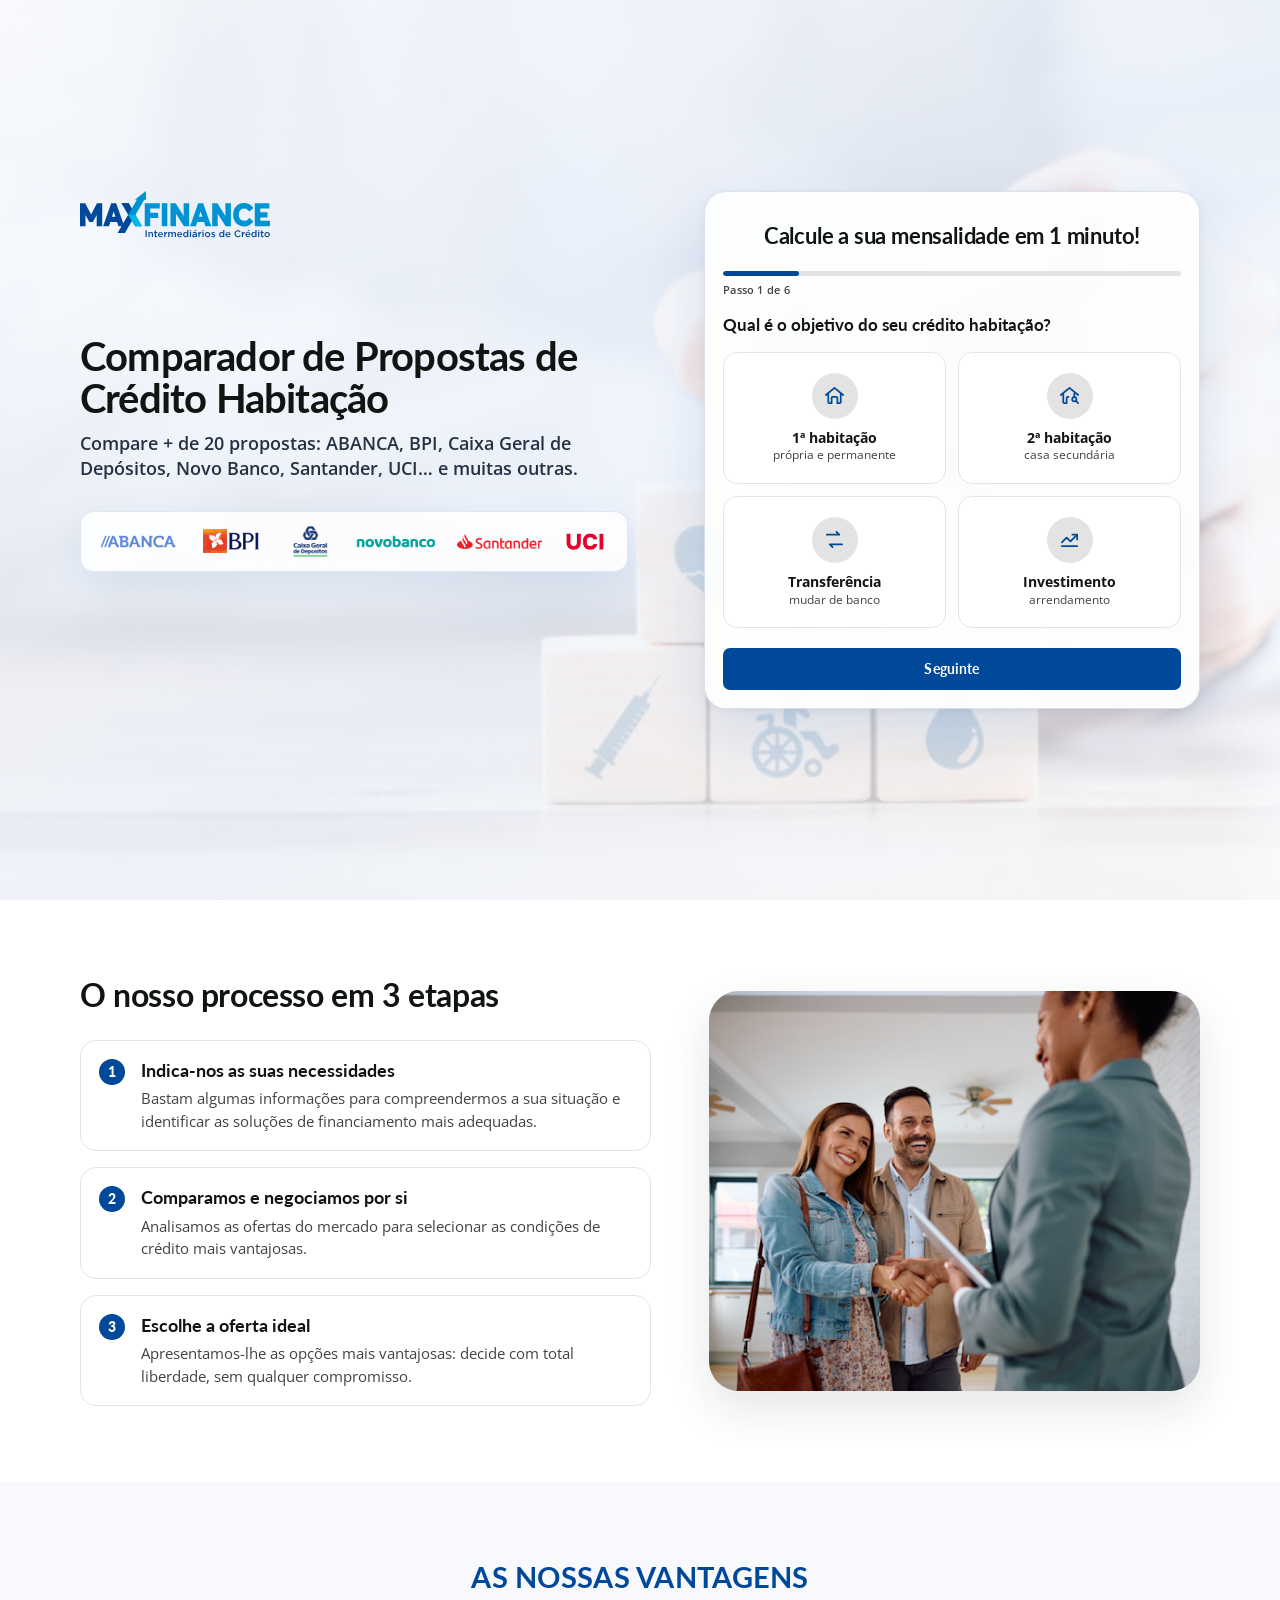
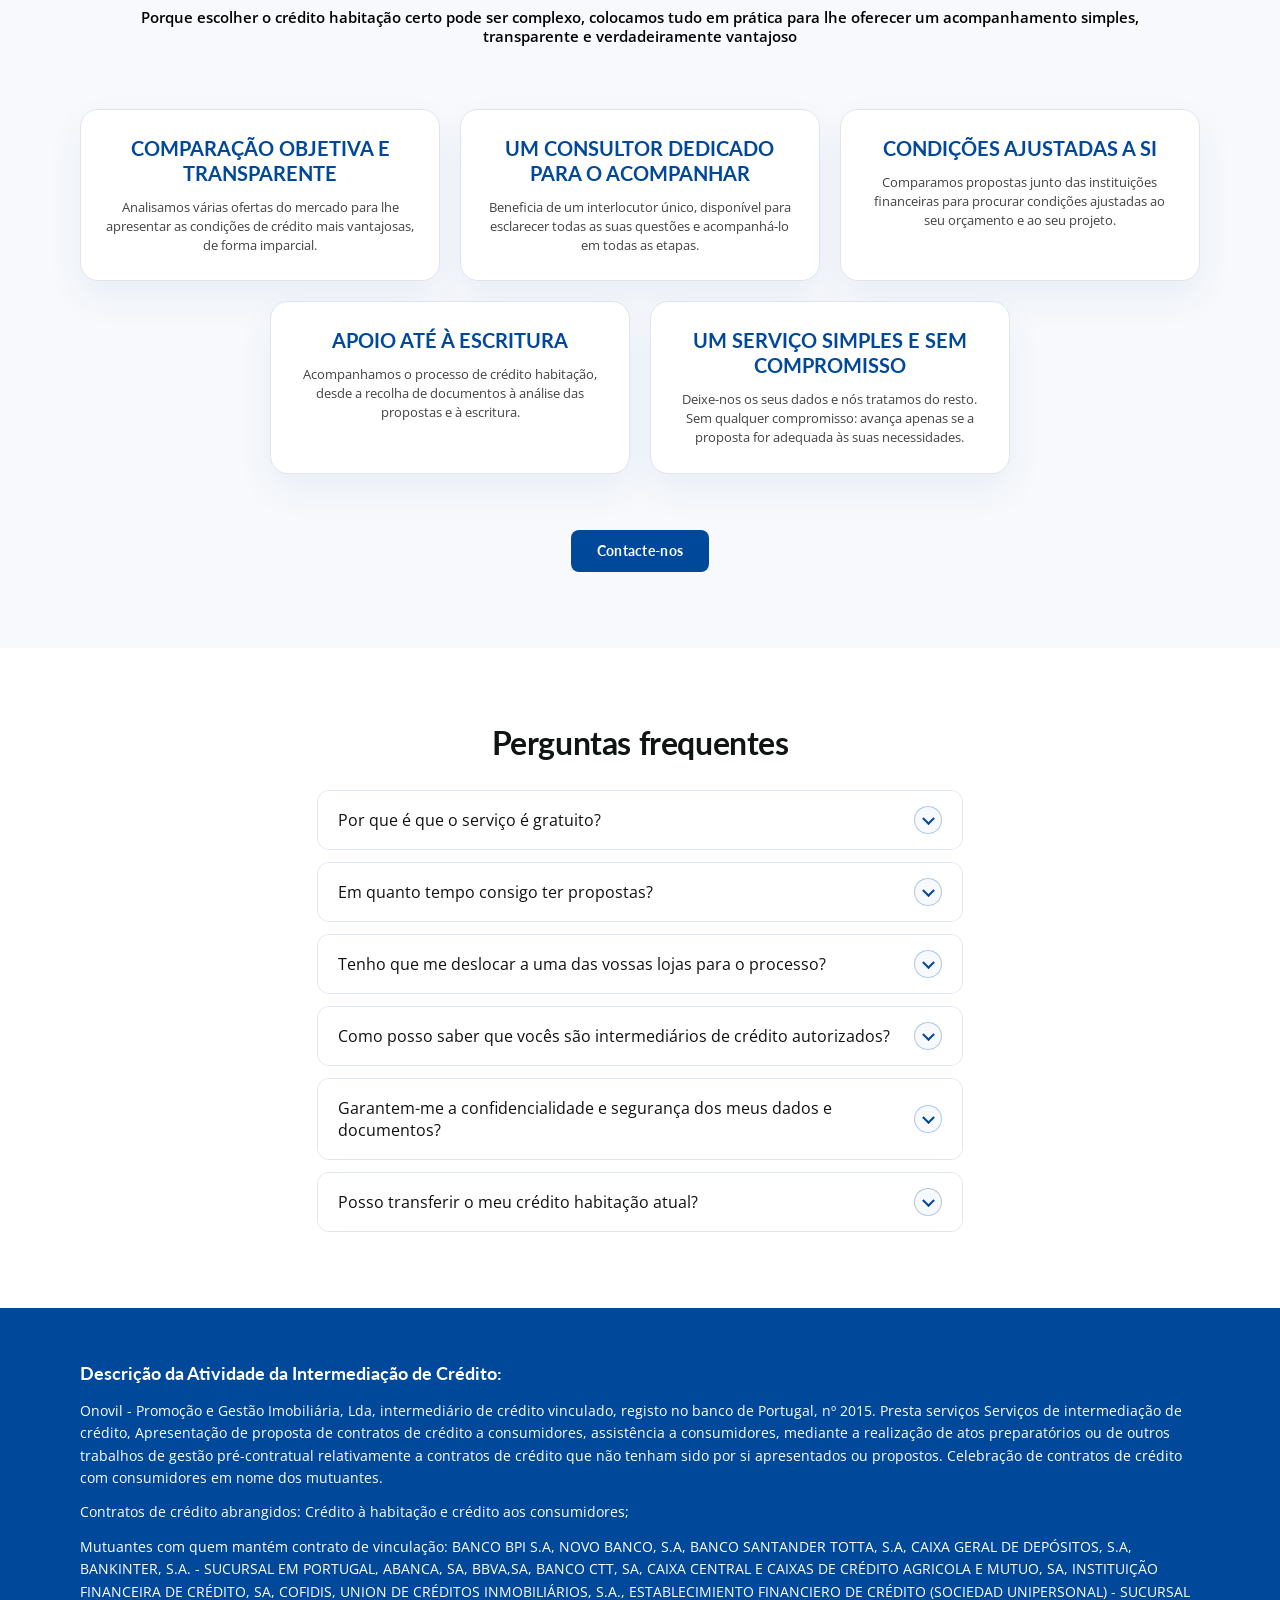
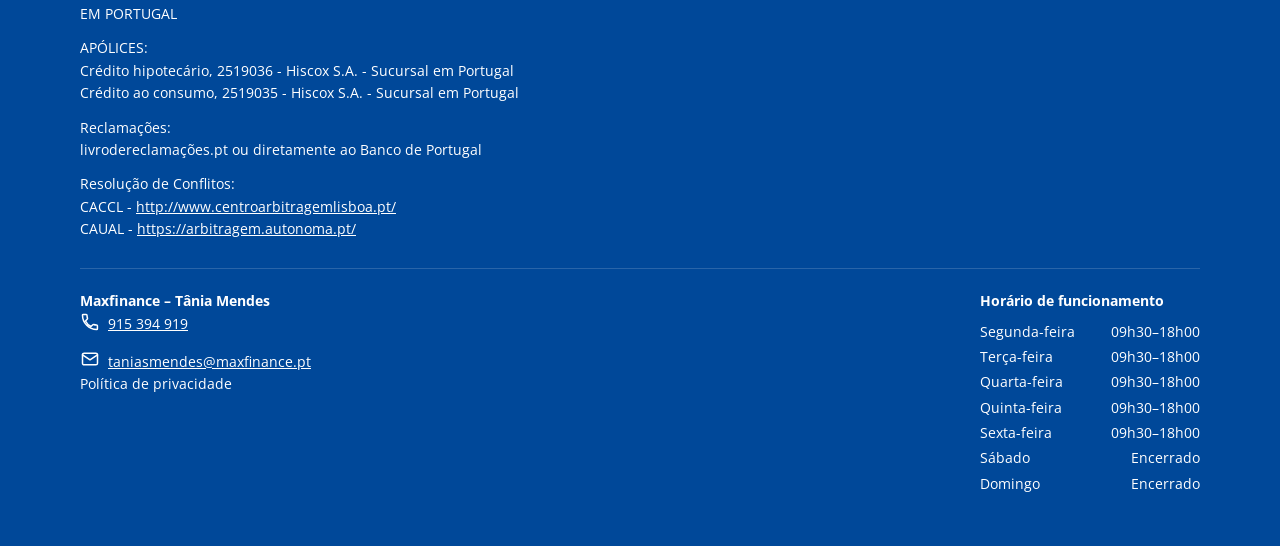
==== habitacao-v2/index.html @ 434bf100 "Add housing credit comparison landing page v2" ====
<!DOCTYPE html>
<html lang="pt-PT">
<head>
  <meta charset="UTF-8" />
  <meta name="viewport" content="width=device-width, initial-scale=1.0" />
  <title>Crédito Habitação | Maxfinance – Tânia Mendes</title>
  <meta name="description" content="Encontre o Crédito Habitação mais vantajoso do mercado com a Maxfinance – Tânia Mendes. Serviço gratuito, intermediário certificado. Receba as melhores propostas em 24 horas." />
  <meta name="robots" content="index, follow" />
  <meta property="og:title" content="Crédito Habitação | Maxfinance – Tânia Mendes" />
  <meta property="og:description" content="Encontre o Crédito Habitação mais vantajoso do mercado. Serviço gratuito, 100% online, intermediário certificado pelo Banco de Portugal." />
  <meta property="og:type" content="website" />
  <link rel="icon" type="image/svg+xml" href="logo.svg" />
  <link rel="preconnect" href="https://fonts.googleapis.com" />
  <link rel="preconnect" href="https://fonts.gstatic.com" crossorigin />
  <link href="https://fonts.googleapis.com/css2?family=Lato:wght@700;900&family=Open+Sans:wght@400;500;600;700&display=swap" rel="stylesheet" />
  <link rel="stylesheet" href="style.css" />

  <!-- Google Tag Manager -->
  <script>(function(w,d,s,l,i){w[l]=w[l]||[];w[l].push({'gtm.start':
  new Date().getTime(),event:'gtm.js'});var f=d.getElementsByTagName(s)[0],
  j=d.createElement(s),dl=l!='dataLayer'?'&l='+l:'';j.async=true;j.src=
  'https://www.googletagmanager.com/gtm.js?id='+i+dl;f.parentNode.insertBefore(j,f);
  })(window,document,'script','dataLayer','GTM-TKHTFX28');</script>
  <!-- End Google Tag Manager -->

  <!-- Google tag (gtag.js) -->
  <script async src="https://www.googletagmanager.com/gtag/js?id=G-TNVKLNK111"></script>
  <script>
    window.dataLayer = window.dataLayer || [];
    function gtag(){dataLayer.push(arguments);}
    gtag('js', new Date());
    gtag('config', 'G-TNVKLNK111');
  </script>
</head>
<body>
  <!-- Google Tag Manager (noscript) -->
  <noscript><iframe src="https://www.googletagmanager.com/ns.html?id=GTM-TKHTFX28"
  height="0" width="0" style="display:none;visibility:hidden"></iframe></noscript>
  <!-- End Google Tag Manager (noscript) -->
  <main>
    <section class="hero" id="topo">
      <div class="container hero-grid">
        <div class="hero-content">
          <a href="index.html" class="logo-link" aria-label="Maxfinance – Tânia Mendes">
            <img src="logo.svg" alt="Maxfinance – Tânia Mendes" class="hero-logo" />
          </a>

          <h1>Comparador de Propostas de Crédito Habitação</h1>
          <p class="hero-subtitle">Compare + de 20 propostas: ABANCA, BPI, Caixa Geral de Depósitos, Novo Banco, Santander, UCI… e muitas outras.</p>

          <div class="insurer-strip" aria-label="Bancos"><img src="bank-abanca.png" alt="ABANCA" /><img src="bank-bpi.png" alt="BPI" /><img src="bank-cgd.png" alt="Caixa Geral de Depósitos" /><img src="bank-novobanco.png" alt="Novo Banco" /><img src="bank-santander.png" alt="Santander" /><img src="bank-uci.png" alt="UCI" /></div>
        </div>

        <div class="form-card" id="formulario">

          <!-- Wizard progress -->
          <div class="wizard-head">
            <h2 class="wizard-title">Calcule a sua mensalidade em <span class="wizard-title-break">1 minuto!</span></h2>
            <div class="wizard-progress">
              <div class="wizard-progress-bar"><div class="wizard-progress-fill" id="wizardProgressFill"></div></div>
              <div class="wizard-step-label">Passo <span id="wizardStepNum">1</span> de 6</div>
            </div>
          </div>

          <form name="maxfinancetaniahabitacao_qualificadas" method="POST" data-netlify="true" action="/habitacao/send.html" id="leadForm" novalidate autocomplete="off">
            <input type="hidden" name="form-name" id="netlifyFormName" value="maxfinancetaniahabitacao_qualificadas" />
            <input type="hidden" name="valor_financiar" id="hidden_valor_financiar" value="250000" />
            <input type="hidden" name="prazo" id="hidden_prazo" value="35" />
            <input type="hidden" name="gclid" id="hidden_gclid" value="" />
            <input type="hidden" name="fbclid" id="hidden_fbclid" value="" />
            <input type="hidden" name="lead_score" id="hidden_lead_score" value="" />
            <input type="hidden" name="qualificacao" id="hidden_qualificacao" value="" />

            <!-- PASSO 1 -->
            <div class="wizard-step active" data-step="1">
              <h2 class="wizard-q">Qual é o objetivo do seu crédito habitação?</h2>
              <div class="option-grid form-group">
                <label class="option-card">
                  <input type="radio" name="objetivo" value="1ª habitação" required />
                  <span class="option-icon"><svg viewBox="0 0 24 24" fill="none" stroke="currentColor" stroke-width="1.8" stroke-linecap="round" stroke-linejoin="round"><path d="M3 11.5L12 4l9 7.5"/><path d="M5.5 10v9a1 1 0 001 1H9v-5.5a1 1 0 011-1h4a1 1 0 011 1V20h2.5a1 1 0 001-1v-9"/></svg></span>
                  <span class="option-text"><span class="option-title">1ª habitação</span><span class="option-sub">própria e permanente</span></span>
                </label>
                <label class="option-card">
                  <input type="radio" name="objetivo" value="2ª habitação" required />
                  <span class="option-icon"><svg viewBox="0 0 24 24" fill="none" stroke="currentColor" stroke-width="1.8" stroke-linecap="round" stroke-linejoin="round"><path d="M3 11.5L12 4l9 7.5"/><path d="M5.5 10v9a1 1 0 001 1H9v-5.5a1 1 0 011-1h1"/><circle cx="17" cy="16" r="2.2"/><path d="M18.6 17.6L21 20M17 13.8V10"/></svg></span>
                  <span class="option-text"><span class="option-title">2ª habitação</span><span class="option-sub">casa secundária</span></span>
                </label>
                <label class="option-card">
                  <input type="radio" name="objetivo" value="Transferência" required />
                  <span class="option-icon"><svg viewBox="0 0 24 24" fill="none" stroke="currentColor" stroke-width="1.8" stroke-linecap="round" stroke-linejoin="round"><path d="M4 7h13l-3-3M20 17H7l3 3"/></svg></span>
                  <span class="option-text"><span class="option-title">Transferência</span><span class="option-sub">mudar de banco</span></span>
                </label>
                <label class="option-card">
                  <input type="radio" name="objetivo" value="Investimento" required />
                  <span class="option-icon"><svg viewBox="0 0 24 24" fill="none" stroke="currentColor" stroke-width="1.8" stroke-linecap="round" stroke-linejoin="round"><path d="M4 19h16"/><path d="M4 15l5-5 4 4 7-7"/><path d="M15 7h5v5"/></svg></span>
                  <span class="option-text"><span class="option-title">Investimento</span><span class="option-sub">arrendamento</span></span>
                </label>
              </div>
            </div>

            <!-- PASSO 2 -->
            <div class="wizard-step" data-step="2">

              <div class="wizard-variant active" data-variant="padrao">
                <h2 class="wizard-q">Em que fase está do seu projeto?</h2>
                <div class="option-grid option-grid--1col form-group">
                  <label class="option-card">
                    <input type="radio" name="fase_imovel" value="Já tenho imóvel escolhido" data-weight="3" required />
                    <span class="option-icon"><svg viewBox="0 0 24 24" fill="none" stroke="currentColor" stroke-width="1.8" stroke-linecap="round" stroke-linejoin="round"><path d="M4 18c2-3 3-4.5 4-4.5s1 2 2.3 2S12 13 13.5 13s1.2 3 2.6 3 2-2 3.9-2"/><path d="M14 5l4.5 4.5L21 7 16.5 2.5 14 5z"/><path d="M12.5 6.5L4 15v3h3l8.5-8.5"/></svg></span>
                    <span class="option-text"><span class="option-title">Já tenho imóvel escolhido</span></span>
                  </label>
                  <label class="option-card">
                    <input type="radio" name="fase_imovel" value="Estou a visitar imóveis" data-weight="2" required />
                    <span class="option-icon"><svg viewBox="0 0 24 24" fill="none" stroke="currentColor" stroke-width="1.8" stroke-linecap="round" stroke-linejoin="round"><circle cx="10.5" cy="10.5" r="6.5"/><path d="M20 20l-4.8-4.8"/></svg></span>
                    <span class="option-text"><span class="option-title">Estou a visitar imóveis</span></span>
                  </label>
                  <label class="option-card">
                    <input type="radio" name="fase_imovel" value="Ainda a explorar opções" data-weight="1" required />
                    <span class="option-icon"><svg viewBox="0 0 24 24" fill="none" stroke="currentColor" stroke-width="1.8" stroke-linecap="round" stroke-linejoin="round"><circle cx="12" cy="12" r="9"/><path d="M15 9l-2 6-4 2 2-6z"/></svg></span>
                    <span class="option-text"><span class="option-title">Ainda a explorar opções</span></span>
                  </label>
                  <label class="option-card">
                    <input type="radio" name="fase_imovel" value="Só quero mais informações" data-weight="0" required />
                    <span class="option-icon"><svg viewBox="0 0 24 24" fill="none" stroke="currentColor" stroke-width="1.8" stroke-linecap="round" stroke-linejoin="round"><path d="M4 5.5h16v10.5H9l-4 3.5v-3.5H4z"/><path d="M8 9.5h8M8 12.5h5"/></svg></span>
                    <span class="option-text"><span class="option-title">Só quero mais informações</span></span>
                  </label>
                </div>
              </div>

              <div class="wizard-variant" data-variant="transferencia" hidden>
                <h2 class="wizard-q">Qual é o motivo da transferência?</h2>
                <div class="option-grid option-grid--1col form-group">
                  <label class="option-card">
                    <input type="radio" name="motivo_transferencia" value="Quero reduzir a prestação mensal" data-weight="3" />
                    <span class="option-icon"><svg viewBox="0 0 24 24" fill="none" stroke="currentColor" stroke-width="1.8" stroke-linecap="round" stroke-linejoin="round"><path d="M4 19h16"/><path d="M4 15l5-5 4 4 7-7"/><path d="M15 7h5v5"/></svg></span>
                    <span class="option-text"><span class="option-title">Quero reduzir a prestação mensal</span></span>
                  </label>
                  <label class="option-card">
                    <input type="radio" name="motivo_transferencia" value="Quero mudar para taxa fixa" data-weight="2" />
                    <span class="option-icon"><svg viewBox="0 0 24 24" fill="none" stroke="currentColor" stroke-width="1.8" stroke-linecap="round" stroke-linejoin="round"><path d="M6 3h8l4 4v14H6z"/><path d="M14 3v4h4M9 12h6M9 15.5h6"/></svg></span>
                    <span class="option-text"><span class="option-title">Quero mudar para taxa fixa</span></span>
                  </label>
                  <label class="option-card">
                    <input type="radio" name="motivo_transferencia" value="Estou insatisfeito(a) com o banco atual" data-weight="2" />
                    <span class="option-icon"><svg viewBox="0 0 24 24" fill="none" stroke="currentColor" stroke-width="1.8" stroke-linecap="round" stroke-linejoin="round"><path d="M12 3.5L21.5 20h-19z"/><path d="M12 9.5v4.2"/><circle cx="12" cy="16.8" r="0.15" fill="currentColor" stroke="currentColor"/></svg></span>
                    <span class="option-text"><span class="option-title">Estou insatisfeito(a) com o banco atual</span></span>
                  </label>
                  <label class="option-card">
                    <input type="radio" name="motivo_transferencia" value="Só quero comparar, sem urgência" data-weight="0" />
                    <span class="option-icon"><svg viewBox="0 0 24 24" fill="none" stroke="currentColor" stroke-width="1.8" stroke-linecap="round" stroke-linejoin="round"><path d="M4 5.5h16v10.5H9l-4 3.5v-3.5H4z"/><path d="M8 9.5h8M8 12.5h5"/></svg></span>
                    <span class="option-text"><span class="option-title">Só quero comparar, sem urgência</span></span>
                  </label>
                </div>
              </div>

            </div>

            <!-- PASSO 3 -->
            <div class="wizard-step" data-step="3">
              <h2 class="wizard-q" id="step3Title">Calcule a sua mensalidade estimada</h2>
              <div class="simulator-block">

                <div class="form-group">
                  <label class="field-label" for="titulares">Nº de titulares *</label>
                  <select id="titulares" name="titulares" required>
                    <option value="" disabled selected>Selecionar</option>
                    <option value="1">1 titular</option>
                    <option value="2">2 titulares</option>
                  </select>
                  <small class="error-message"></small>
                </div>

                <div class="slider-group">
                  <div class="slider-header">
                    <label for="valor_financiar" id="labelValorFinanciar">Valor de financiamento desejado</label>
                    <div class="slider-val-wrap">
                      <input type="text" id="valor_financiar_display" class="slider-value-input" value="250 000" inputmode="numeric" />
                      <span class="slider-currency">€</span>
                    </div>
                  </div>
                  <input type="range" id="valor_financiar" min="50000" max="1000000" step="5000" value="250000" class="mf-slider" />
                </div>

                <div class="slider-group">
                  <div class="slider-header">
                    <label for="prazo" id="labelPrazo">Prazo</label>
                    <div class="slider-val-wrap">
                      <input type="text" id="prazo_display" class="slider-value-input" value="35" inputmode="numeric" />
                      <span class="slider-currency">anos</span>
                    </div>
                  </div>
                  <input type="range" id="prazo" min="5" max="40" step="1" value="35" class="mf-slider" />
                </div>
              </div>
            </div>

            <!-- PASSO 4 -->
            <div class="wizard-step" data-step="4">
              <h2 class="wizard-q">Qual é a sua situação profissional?</h2>
              <div class="option-grid three-col option-grid--compact form-group">
                <label class="option-card">
                  <input type="radio" name="situacao_profissional" value="Efetivo" required />
                  <span class="option-icon"><svg viewBox="0 0 24 24" fill="none" stroke="currentColor" stroke-width="1.8" stroke-linecap="round" stroke-linejoin="round"><rect x="3.5" y="7.5" width="17" height="11" rx="1.5"/><path d="M8.5 7.5V6a2 2 0 012-2h3a2 2 0 012 2v1.5M3.5 12.5h17"/></svg></span>
                  <span class="option-text"><span class="option-title">Efetivo</span></span>
                </label>
                <label class="option-card">
                  <input type="radio" name="situacao_profissional" value="Contrato a termo certo" required />
                  <span class="option-icon"><svg viewBox="0 0 24 24" fill="none" stroke="currentColor" stroke-width="1.8" stroke-linecap="round" stroke-linejoin="round"><path d="M6 3h8l4 4v14H6z"/><path d="M14 3v4h4M9 12h6M9 15.5h6"/></svg></span>
                  <span class="option-text"><span class="option-title">Contrato a termo certo</span></span>
                </label>
                <label class="option-card">
                  <input type="radio" name="situacao_profissional" value="Independente" required />
                  <span class="option-icon"><svg viewBox="0 0 24 24" fill="none" stroke="currentColor" stroke-width="1.8" stroke-linecap="round" stroke-linejoin="round"><path d="M6 3h12v18l-2.5-1.6L13 21l-2.5-1.6L8 21l-2-1.6z"/><path d="M9 8h6M9 11.5h6"/></svg></span>
                  <span class="option-text"><span class="option-title">Independente</span></span>
                </label>
                <label class="option-card">
                  <input type="radio" name="situacao_profissional" value="Empresário" required />
                  <span class="option-icon"><svg viewBox="0 0 24 24" fill="none" stroke="currentColor" stroke-width="1.8" stroke-linecap="round" stroke-linejoin="round"><rect x="5" y="3.5" width="10" height="17"/><path d="M9 7.5h2M13 7.5h0M9 11h2M9 14.5h2M15 10h4v10.5h-4"/></svg></span>
                  <span class="option-text"><span class="option-title">Empresário</span></span>
                </label>
                <label class="option-card">
                  <input type="radio" name="situacao_profissional" value="Reformado" required />
                  <span class="option-icon"><svg viewBox="0 0 24 24" fill="none" stroke="currentColor" stroke-width="1.8" stroke-linecap="round" stroke-linejoin="round"><path d="M5 19c8 1 13-4.5 14-14-9 0-13.5 4-14 14z"/><path d="M6 18c3-4 6-7 12-11.5"/></svg></span>
                  <span class="option-text"><span class="option-title">Reformado</span></span>
                </label>
                <label class="option-card">
                  <input type="radio" name="situacao_profissional" value="Outra situação" required />
                  <span class="option-icon"><svg viewBox="0 0 24 24" fill="none" stroke="currentColor" stroke-width="1.8" stroke-linecap="round" stroke-linejoin="round"><circle cx="12" cy="12" r="9"/><path d="M9.3 9.3a2.7 2.7 0 015.2 1c0 1.8-2.3 2-2.5 3.7"/><circle cx="12" cy="17" r="0.15" fill="currentColor" stroke="currentColor"/></svg></span>
                  <span class="option-text"><span class="option-title">Outra situação</span></span>
                </label>
              </div>

              <div class="form-group" id="outraSituacaoWrap" hidden>
                <label class="field-label" for="situacao_outra">Qual é a sua situação? *</label>
                <input type="text" id="situacao_outra" name="situacao_outra" placeholder="Descreva a situação profissional" />
                <small class="error-message"></small>
              </div>

              <div class="titular2-wrap" id="titular2Wrap" hidden>
                <h4 class="titular2-title">2º titular</h4>

                <div class="form-group">
                  <label class="field-label" for="situacao_profissional2">Situação profissional do 2º titular *</label>
                  <select id="situacao_profissional2" name="situacao_profissional2">
                    <option value="" disabled selected>Selecionar</option>
                    <option value="Efetivo">Efetivo</option>
                    <option value="Contrato a termo certo">Contrato a termo certo</option>
                    <option value="Independente">Independente</option>
                    <option value="Empresário">Empresário</option>
                    <option value="Reformado">Reformado</option>
                    <option value="Outra situação">Outra situação</option>
                  </select>
                  <small class="error-message"></small>
                </div>

                <div class="form-group" id="outraSituacaoWrapT2" hidden>
                  <label class="field-label" for="situacao_outra2">Qual é a situação do 2º titular? *</label>
                  <input type="text" id="situacao_outra2" name="situacao_outra2" placeholder="Descreva a situação profissional" />
                  <small class="error-message"></small>
                </div>
              </div>
            </div>

            <!-- PASSO 5 -->
            <div class="wizard-step" data-step="5">
              <h2 class="wizard-q">Quando pretende avançar?</h2>
              <div class="option-grid option-grid--1col form-group">
                <label class="option-card">
                  <input type="radio" name="timing" value="Imediatamente, já tenho tudo pronto" data-weight="3" required />
                  <span class="option-icon"><svg viewBox="0 0 24 24" fill="none" stroke="currentColor" stroke-width="1.8" stroke-linecap="round" stroke-linejoin="round"><path d="M13 2L4.5 13.5H11L10.5 22 19.5 10H13z"/></svg></span>
                  <span class="option-text"><span class="option-title">Imediatamente, já tenho tudo pronto</span></span>
                </label>
                <label class="option-card">
                  <input type="radio" name="timing" value="Nos próximos 30 dias" data-weight="2" required />
                  <span class="option-icon"><svg viewBox="0 0 24 24" fill="none" stroke="currentColor" stroke-width="1.8" stroke-linecap="round" stroke-linejoin="round"><rect x="3.5" y="5" width="17" height="16" rx="2"/><path d="M3.5 9.5h17M8 3v4M16 3v4"/></svg></span>
                  <span class="option-text"><span class="option-title">Nos próximos 30 dias</span></span>
                </label>
                <label class="option-card">
                  <input type="radio" name="timing" value="Nos próximos 3 meses" data-weight="1" required />
                  <span class="option-icon"><svg viewBox="0 0 24 24" fill="none" stroke="currentColor" stroke-width="1.8" stroke-linecap="round" stroke-linejoin="round"><rect x="3.5" y="5" width="17" height="16" rx="2"/><path d="M3.5 9.5h17M8 3v4M16 3v4M8 14h8"/></svg></span>
                  <span class="option-text"><span class="option-title">Nos próximos 3 meses</span></span>
                </label>
                <label class="option-card">
                  <input type="radio" name="timing" value="Ainda estou só a planear" data-weight="0" required />
                  <span class="option-icon"><svg viewBox="0 0 24 24" fill="none" stroke="currentColor" stroke-width="1.8" stroke-linecap="round" stroke-linejoin="round"><path d="M12 6.5c-1.5-1.3-3.7-2-6.5-2v13c2.8 0 5 .7 6.5 2 1.5-1.3 3.7-2 6.5-2v-13c-2.8 0-5 .7-6.5 2z"/><path d="M12 6.5v13"/></svg></span>
                  <span class="option-text"><span class="option-title">Ainda estou só a planear</span></span>
                </label>
              </div>
            </div>

            <!-- PASSO 6 -->
            <div class="wizard-step wizard-step--spacious" data-step="6">
              <h2 class="wizard-q">Últimos dados para ver a sua estimativa</h2>

              <div class="form-group">
                <input type="text" id="nome" name="nome" placeholder="Nome completo *" required />
                <small class="error-message"></small>
              </div>

              <div class="form-group">
                <input type="tel" id="telefone" name="telefone" placeholder="Telefone *" required />
                <small class="error-message"></small>
              </div>

              <div class="form-group">
                <input type="email" id="email" name="email" placeholder="E-mail *" required />
                <small class="error-message"></small>
              </div>

              <div class="checkbox-group">
                <input type="checkbox" id="consentimento" name="consentimento" required />
                <label for="consentimento">Dou consentimento ao tratamento dos meus dados para efeitos de intermediação de crédito e aceito a <a href="https://www.maxfinance.pt/pt-pt/credito-habitacao" target="_blank" rel="noopener" class="consent-link">política de privacidade</a>.</label>
              </div>
              <small class="error-message checkbox-error"></small>
            </div>

            <!-- Navegação -->
            <div class="wizard-nav">
              <button type="button" class="wizard-back-btn" id="wizardBackBtn">Voltar</button>
              <button type="button" class="wizard-next-btn" id="wizardNextBtn">Seguinte</button>
              <button type="submit" class="submit-btn" id="wizardSubmitBtn" style="display:none">Ver estimativa</button>
            </div>
          </form>

          <!-- O Netlify deteta formulários durante o deploy. Este formulário invisível
               regista o segundo destino usado dinamicamente no envio. -->
          <form name="maxfinancetaniahabitacao_nao_qualificadas" method="POST" data-netlify="true" action="/habitacao/out.html" hidden aria-hidden="true">
            <input type="hidden" name="form-name" value="maxfinancetaniahabitacao_nao_qualificadas" />
            <input name="objetivo" />
            <input name="fase_imovel" />
            <input name="motivo_transferencia" />
            <input name="titulares" />
            <input name="valor_financiar" />
            <input name="prazo" />
            <input name="situacao_profissional" />
            <input name="situacao_outra" />
            <input name="situacao_profissional2" />
            <input name="situacao_outra2" />
            <input name="timing" />
            <input name="nome" />
            <input name="telefone" />
            <input name="email" />
            <input name="consentimento" />
            <input name="gclid" />
            <input name="fbclid" />
            <input name="lead_score" />
            <input name="qualificacao" />
          </form>

        </div>
      </div>
    </section>

    <section class="section process-section" id="processo">
      <div class="container process-grid">
        <div class="process-content">
          <h2>O nosso processo em 3 etapas</h2>
          <div class="steps">
            <article class="step">
              <span>1</span>
              <div>
                <h3>Indica-nos as suas necessidades</h3>
                <p>Bastam algumas informações para compreendermos a sua situação e identificar as soluções de financiamento mais adequadas.</p>
              </div>
            </article>

            <article class="step">
              <span>2</span>
              <div>
                <h3>Comparamos e negociamos por si</h3>
                <p>Analisamos as ofertas do mercado para selecionar as condições de crédito mais vantajosas.</p>
              </div>
            </article>

            <article class="step">
              <span>3</span>
              <div>
                <h3>Escolhe a oferta ideal</h3>
                <p>Apresentamos-lhe as opções mais vantajosas: decide com total liberdade, sem qualquer compromisso.</p>
              </div>
            </article>
          </div>
        </div>

        <div class="process-image">
          <img src="21.png" alt="Acompanhamento de crédito habitação" />
        </div>
      </div>
    </section>

    <section class="section advantages-section" id="vantagens">
      <div class="container">
        <h2>AS NOSSAS VANTAGENS</h2>
        <p class="section-intro">Porque escolher o crédito habitação certo pode ser complexo, colocamos tudo em prática para lhe oferecer um acompanhamento simples, transparente e verdadeiramente vantajoso</p>

        <div class="advantages-grid">
          <article class="advantage-card">
            <h3>COMPARAÇÃO OBJETIVA E TRANSPARENTE</h3>
            <p>Analisamos várias ofertas do mercado para lhe apresentar as condições de crédito mais vantajosas, de forma imparcial.</p>
          </article>

          <article class="advantage-card">
            <h3>UM CONSULTOR DEDICADO PARA O ACOMPANHAR</h3>
            <p>Beneficia de um interlocutor único, disponível para esclarecer todas as suas questões e acompanhá-lo em todas as etapas.</p>
          </article>

          <article class="advantage-card">
            <h3>CONDIÇÕES AJUSTADAS A SI</h3><p>Comparamos propostas junto das instituições financeiras para procurar condições ajustadas ao seu orçamento e ao seu projeto.</p>
          </article>

          <article class="advantage-card">
            <h3>APOIO ATÉ À ESCRITURA</h3><p>Acompanhamos o processo de crédito habitação, desde a recolha de documentos à análise das propostas e à escritura.</p>
          </article>

          <article class="advantage-card">
            <h3>UM SERVIÇO SIMPLES E SEM COMPROMISSO</h3>
            <p>Deixe-nos os seus dados e nós tratamos do resto. Sem qualquer compromisso: avança apenas se a proposta for adequada às suas necessidades.</p>
          </article>
        </div>

        <a href="#formulario" class="primary-btn">Contacte-nos</a>
      </div>
    </section>

    <section class="section faq-section" id="faq">
      <div class="container faq-wrap">
        <h2>Perguntas frequentes</h2>

        <div class="accordion">
          <div class="faq-item">
            <button type="button" class="faq-question">Por que é que o serviço é gratuito?</button>
            <div class="faq-answer"><p>É a nossa forma de atrair mais pessoas para trabalharem connosco. Mas não se preocupe, somos remunerados, apenas não é por si. Recebemos uma comissão do banco onde for aprovado o seu crédito habitação.</p></div>
          </div>

          <div class="faq-item">
            <button type="button" class="faq-question">Em quanto tempo consigo ter propostas?</button>
            <div class="faq-answer"><p>Em 48 horas, após a recolha e confirmação de toda a sua documentação.</p></div>
          </div>

          <div class="faq-item">
            <button type="button" class="faq-question">Tenho que me deslocar a uma das vossas lojas para o processo?</button>
            <div class="faq-answer"><p>Não, o nosso serviço é feito 100% online.</p></div>
          </div>

          <div class="faq-item">
            <button type="button" class="faq-question">Como posso saber que vocês são intermediários de crédito autorizados?</button>
            <div class="faq-answer"><p>Porque somos uma entidade registada no Banco de Portugal com o nº 0000177. Pode verificar essa informação diretamente no site do Banco de Portugal.</p></div>
          </div>

          <div class="faq-item">
            <button type="button" class="faq-question">Garantem-me a confidencialidade e segurança dos meus dados e documentos?</button>
            <div class="faq-answer"><p>Quando começamos a trabalhar, assinamos um documento que salvaguarda a sua confidencialidade de dados conforme a lei do RGPD.</p></div>
          </div>

          <div class="faq-item">
            <button type="button" class="faq-question">Posso transferir o meu crédito habitação atual?</button>
            <div class="faq-answer"><p>Sim. Fazemos simulações e tratamos de todo o processo de transferência de crédito habitação para outro banco, de forma gratuita. Em muitos casos é possível reduzir significativamente a prestação mensal.</p></div>
          </div>
        </div>
      </div>
    </section>
  </main>

  <footer class="footer" id="info-legal">
    <div class="container footer-grid">

      <div class="legal-two-col legal-two-col--single">
        <div class="legal-col legal-fade-wrap" id="legal-fade-wrap">
          <h3>Descrição da Atividade da Intermediação de Crédito:</h3>
          <div class="legal-fade-content" id="legal-fade-content">
            <p class="legal-text">Onovil - Promoção e Gestão Imobiliária, Lda, intermediário de crédito vinculado, registo no banco de Portugal, nº 2015. Presta serviços Serviços de intermediação de crédito, Apresentação de proposta de contratos de crédito a consumidores, assistência a consumidores, mediante a realização de atos preparatórios ou de outros trabalhos de gestão pré-contratual relativamente a contratos de crédito que não tenham sido por si apresentados ou propostos. Celebração de contratos de crédito com consumidores em nome dos mutuantes.</p>
            <p class="legal-text">Contratos de crédito abrangidos: Crédito à habitação e crédito aos consumidores;</p>
            <p class="legal-text">Mutuantes com quem mantém contrato de vinculação: BANCO BPI S.A, NOVO BANCO, S.A, BANCO SANTANDER TOTTA, S.A, CAIXA GERAL DE DEPÓSITOS, S.A, BANKINTER, S.A. - SUCURSAL EM PORTUGAL, ABANCA, SA, BBVA,SA, BANCO CTT, SA, CAIXA CENTRAL E CAIXAS DE CRÉDITO AGRICOLA E MUTUO, SA, INSTITUIÇÃO FINANCEIRA DE CRÉDITO, SA, COFIDIS, UNION DE CRÉDITOS INMOBILIÁRIOS, S.A., ESTABLECIMIENTO FINANCIERO DE CRÉDITO (SOCIEDAD UNIPERSONAL) - SUCURSAL EM PORTUGAL</p>
            <p class="legal-text">APÓLICES:<br>Crédito hipotecário, 2519036 - Hiscox S.A. - Sucursal em Portugal<br>Crédito ao consumo, 2519035 - Hiscox S.A. - Sucursal em Portugal</p>
            <p class="legal-text">Reclamações:<br>livrodereclamações.pt ou diretamente ao Banco de Portugal</p>
            <p class="legal-text">Resolução de Conflitos:<br>CACCL - <a href="http://www.centroarbitragemlisboa.pt/">http://www.centroarbitragemlisboa.pt/</a><br>CAUAL - <a href="https://arbitragem.autonoma.pt/">https://arbitragem.autonoma.pt/</a></p>
          </div>
          <button type="button" class="legal-fade-toggle" id="legal-fade-toggle" aria-expanded="false" aria-controls="legal-fade-content">
            <span class="legal-fade-chevron"></span>
          </button>
        </div>
      </div>

      <div class="footer-bottom">
        <div class="footer-bottom-inner">
          <div class="footer-contact">
            <p><strong>Maxfinance – Tânia Mendes</strong></p>
            <div class="footer-contact-links">
              <a href="tel:+351915394919" class="footer-contact-link">
                <span class="footer-contact-icon"><svg viewBox="0 0 24 24" fill="none" stroke="currentColor" stroke-width="1.8" stroke-linecap="round" stroke-linejoin="round"><path d="M6.6 10.8c1.4 2.8 3.8 5.2 6.6 6.6l2.2-2.2c.3-.3.7-.4 1-.2 1.1.4 2.3.6 3.5.6.6 0 1 .4 1 1V20c0 .6-.4 1-1 1C10.8 21 3 13.2 3 3.9c0-.6.4-1 1-1h3.4c.6 0 1 .4 1 1 0 1.2.2 2.4.6 3.5.1.4 0 .8-.2 1L6.6 10.8z"/></svg></span>
                <span>915 394 919</span>
              </a>
              <a href="mailto:taniasmendes@maxfinance.pt" class="footer-contact-link">
                <span class="footer-contact-icon"><svg viewBox="0 0 24 24" fill="none" stroke="currentColor" stroke-width="1.8" stroke-linecap="round" stroke-linejoin="round"><rect x="3" y="5" width="18" height="14" rx="2"/><path d="M3 7l9 6 9-6"/></svg></span>
                <span>taniasmendes@maxfinance.pt</span>
              </a>
            </div>
            <p class="footer-policy"><a href="https://www.maxfinance.pt/pt-pt/credito-habitacao" style="text-decoration:none">Política de privacidade</a></p>
          </div>
          <div class="footer-hours">
            <p class="footer-hours-title">Horário de funcionamento</p>
            <ul class="footer-hours-list">
              <li><span>Segunda-feira</span><span>09h30–18h00</span></li>
              <li><span>Terça-feira</span><span>09h30–18h00</span></li>
              <li><span>Quarta-feira</span><span>09h30–18h00</span></li>
              <li><span>Quinta-feira</span><span>09h30–18h00</span></li>
              <li><span>Sexta-feira</span><span>09h30–18h00</span></li>
              <li class="closed"><span>Sábado</span><span>Encerrado</span></li>
              <li class="closed"><span>Domingo</span><span>Encerrado</span></li>
            </ul>
          </div>
        </div>
      </div>

    </div>
  </footer>

  <script src="script.js" defer></script>

  <!-- Slider logic -->
  <script>
    function formatNum(n) {
      return n.toString().replace(/\B(?=(\d{3})+(?!\d))/g, '\u00a0');
    }
    function updateSliderFill(slider) {
      var min = parseFloat(slider.min);
      var max = parseFloat(slider.max);
      var val = parseFloat(slider.value);
      var pct = ((val - min) / (max - min)) * 100;
      slider.style.background =
        'linear-gradient(to right, #10B5EA 0%, #10B5EA ' + pct + '%, #ddd ' + pct + '%, #ddd 100%)';
    }
    function initSlider(sliderId, displayId, hiddenId) {
      var slider = document.getElementById(sliderId);
      var display = document.getElementById(displayId);
      var hidden = document.getElementById(hiddenId);
      if (!slider) return;
      var min = parseFloat(slider.min);
      var max = parseFloat(slider.max);
      var step = parseFloat(slider.step) || 1;

      // Set initial fill
      updateSliderFill(slider);

      // Slider → display
      slider.addEventListener('input', function () {
        display.value = formatNum(slider.value);
        if (hidden) hidden.value = slider.value;
        updateSliderFill(slider);
      });

      // Display → slider: select all on focus for easy editing
      display.addEventListener('focus', function () {
        display.select();
      });

      // Display → slider: update on each keystroke (only digits)
      display.addEventListener('input', function () {
        // strip non-numeric characters for parsing
        var raw = display.value.replace(/[^\d]/g, '');
        var num = parseInt(raw, 10);
        if (!isNaN(num)) {
          var clamped = Math.min(Math.max(num, min), max);
          // round to nearest step
          clamped = Math.round(clamped / step) * step;
          slider.value = clamped;
          if (hidden) hidden.value = clamped;
          updateSliderFill(slider);
        }
      });

      // Display → slider: format nicely on blur
      display.addEventListener('blur', function () {
        var raw = display.value.replace(/[^\d]/g, '');
        var num = parseInt(raw, 10);
        if (isNaN(num) || num < min) {
          slider.value = min;
        } else if (num > max) {
          slider.value = max;
        } else {
          var stepped = Math.round(num / step) * step;
          slider.value = Math.min(Math.max(stepped, min), max);
        }
        display.value = formatNum(slider.value);
        if (hidden) hidden.value = slider.value;
        updateSliderFill(slider);
      });

      // Prevent form submission on Enter inside display input
      display.addEventListener('keydown', function (e) {
        if (e.key === 'Enter') { e.preventDefault(); display.blur(); }
      });
    }
    initSlider('valor_financiar', 'valor_financiar_display', 'hidden_valor_financiar');
    initSlider('prazo', 'prazo_display', 'hidden_prazo');

  </script>

  <!-- GCLID / FBCLID Capture -->
  <script>
    (function() {
      var params = new URLSearchParams(window.location.search);
      var gclid = params.get('gclid');
      var fbclid = params.get('fbclid');
      var gclidField = document.getElementById('hidden_gclid');
      var fbclidField = document.getElementById('hidden_fbclid');
      if (gclid && gclidField) gclidField.value = gclid;
      if (fbclid && fbclidField) fbclidField.value = fbclid;
    })();
  </script>

  <!-- Guarda dados do simulador para a página de agradecimento (não altera o formulário) -->
  <script>
    (function() {
      var form = document.getElementById('leadForm');
      if (!form) return;
      form.addEventListener('submit', function() {
        try {
          sessionStorage.setItem('sim_valor_financiar', document.getElementById('hidden_valor_financiar').value);
          sessionStorage.setItem('sim_prazo', document.getElementById('hidden_prazo').value);
          sessionStorage.setItem('sim_nome', document.getElementById('nome').value);
          sessionStorage.setItem('sim_telefone', document.getElementById('telefone').value);
          sessionStorage.setItem('sim_email', document.getElementById('email').value);
        } catch (e) {}
      });
    })();
  </script>

  <!-- Wizard multistep logic -->
  <script>
    (function () {
      var form = document.getElementById('leadForm');
      if (!form) return;

      var steps = Array.prototype.slice.call(form.querySelectorAll('.wizard-step'));
      var totalSteps = steps.length;
      var current = 1;

      var progressFill = document.getElementById('wizardProgressFill');
      var stepNumEl = document.getElementById('wizardStepNum');
      var backBtn = document.getElementById('wizardBackBtn');
      var nextBtn = document.getElementById('wizardNextBtn');
      var submitBtn = document.getElementById('wizardSubmitBtn');
      var netlifyFormName = document.getElementById('netlifyFormName');
      var qualificacaoField = document.getElementById('hidden_qualificacao');

      function updateLeadDestination() {
        var fase = form.querySelector('input[name="fase_imovel"]:checked');
        var timing = form.querySelector('input[name="timing"]:checked');
        var naoQualificada = fase && fase.getAttribute('data-weight') === '0' &&
          timing && timing.getAttribute('data-weight') === '0';
        var qualificacao = naoQualificada ? 'Nao qualificada' : 'Qualificada';
        var formName = naoQualificada
          ? 'maxfinancetaniahabitacao_nao_qualificadas'
          : 'maxfinancetaniahabitacao_qualificadas';

        form.setAttribute('name', formName);
        form.setAttribute('action', naoQualificada ? '/habitacao/out.html' : '/habitacao/send.html');
        if (netlifyFormName) netlifyFormName.value = formName;
        if (qualificacaoField) qualificacaoField.value = qualificacao;
      }

      // --- 2º titular toggle (passo 4) ---
      var titularesSelect = document.getElementById('titulares');
      var titular2Wrap = document.getElementById('titular2Wrap');
      var situacao2Select = document.getElementById('situacao_profissional2');

      function toggleTitular2() {
        var isDois = titularesSelect && titularesSelect.value === '2';
        if (!titular2Wrap) return;
        titular2Wrap.hidden = !isDois;
        if (situacao2Select) situacao2Select.required = !!isDois;
        if (!isDois && outraWrapT2) {
          outraWrapT2.hidden = true;
          if (outraInputT2) { outraInputT2.required = false; outraInputT2.value = ''; }
        }
      }
      if (titularesSelect) titularesSelect.addEventListener('change', toggleTitular2);

      // --- "Outra situação" profissional: pede para descrever (1º e 2º titular) ---
      var outraWrap = document.getElementById('outraSituacaoWrap');
      var outraInput = document.getElementById('situacao_outra');
      function toggleOutraSituacao() {
        var checked = form.querySelector('input[name="situacao_profissional"]:checked');
        var show = checked && checked.value === 'Outra situação';
        if (!outraWrap) return;
        outraWrap.hidden = !show;
        if (outraInput) {
          outraInput.required = !!show;
          if (!show) outraInput.value = '';
        }
      }
      form.querySelectorAll('input[name="situacao_profissional"]').forEach(function (r) {
        r.addEventListener('change', toggleOutraSituacao);
      });

      var outraWrapT2 = document.getElementById('outraSituacaoWrapT2');
      var outraInputT2 = document.getElementById('situacao_outra2');
      function toggleOutraSituacaoT2() {
        var show = situacao2Select && situacao2Select.value === 'Outra situação';
        if (!outraWrapT2) return;
        outraWrapT2.hidden = !show;
        if (outraInputT2) {
          outraInputT2.required = !!show;
          if (!show) outraInputT2.value = '';
        }
      }
      if (situacao2Select) situacao2Select.addEventListener('change', toggleOutraSituacaoT2);

      // --- Adapta o passo 2 consoante o objetivo escolhido no passo 1 ---
      var objetivoRadios = form.querySelectorAll('input[name="objetivo"]');
      var step2Variants = form.querySelectorAll('.wizard-variant');

      function setVariantRequired(variantEl, isRequired) {
        variantEl.querySelectorAll('input[type="radio"]').forEach(function (r) {
          r.required = isRequired;
          if (!isRequired) r.checked = false;
        });
      }

      // --- Adapta o passo 3 (simulador) quando o objetivo é "Transferência":
      // não faz sentido perguntar o valor do imóvel, só o capital em dívida ---
      var step3Title = document.getElementById('step3Title');
      var labelValorFinanciar = document.getElementById('labelValorFinanciar');
      var labelPrazo = document.getElementById('labelPrazo');

      function updateStep3Branch(isTransferencia) {
        if (labelValorFinanciar) labelValorFinanciar.textContent = isTransferencia ? 'Capital em dívida atual' : 'Valor de financiamento desejado';
        if (labelPrazo) labelPrazo.textContent = isTransferencia ? 'Prazo restante do crédito' : 'Prazo';
        if (step3Title) step3Title.textContent = isTransferencia ? 'Indique o capital em dívida atual' : 'Calcule a sua mensalidade estimada';
      }

      function updateStep2Variant() {
        var checked = form.querySelector('input[name="objetivo"]:checked');
        var isTransferencia = checked && checked.value === 'Transferência';
        step2Variants.forEach(function (variantEl) {
          var name = variantEl.getAttribute('data-variant');
          var shouldShow = isTransferencia ? name === 'transferencia' : name === 'padrao';
          variantEl.hidden = !shouldShow;
          variantEl.classList.toggle('active', shouldShow);
          setVariantRequired(variantEl, shouldShow);
        });
        updateStep3Branch(isTransferencia);
      }
      objetivoRadios.forEach(function (r) {
        r.addEventListener('change', updateStep2Variant);
      });

      function fieldGroupError(input, message) {
        var group = input.closest('.form-group') || input.closest('.option-grid') || input.closest('.option-list') || input.closest('.toggle-group');
        if (!group) return;
        group.classList.add('error');
        var msg = group.querySelector('.error-message');
        if (msg) msg.textContent = message;
      }
      function clearGroupError(input) {
        var group = input.closest('.form-group') || input.closest('.option-grid') || input.closest('.option-list') || input.closest('.toggle-group');
        if (!group) return;
        group.classList.remove('error');
        var msg = group.querySelector('.error-message');
        if (msg) msg.textContent = '';
      }

      function isValidEmail(value) {
        return /^[^\s@]+@[^\s@]+\.[^\s@]+$/.test(value);
      }

      function validateStep(stepEl) {
        var valid = true;
        var handledRadioNames = {};

        var requiredFields = stepEl.querySelectorAll('input[required], select[required]');
        requiredFields.forEach(function (field) {
          if (field.type === 'radio') {
            if (handledRadioNames[field.name]) return;
            handledRadioNames[field.name] = true;
            var group = form.querySelectorAll('input[name="' + field.name + '"]');
            var checked = Array.prototype.some.call(group, function (g) { return g.checked; });
            if (!checked) {
              fieldGroupError(field, 'Selecione uma opção.');
              valid = false;
            } else {
              clearGroupError(field);
            }
            return;
          }

          if (field.type === 'checkbox') {
            if (!field.checked) {
              fieldGroupError(field, 'Este consentimento é obrigatório.');
              valid = false;
            } else {
              clearGroupError(field);
            }
            return;
          }

          if (!field.value || !field.value.trim()) {
            fieldGroupError(field, 'Campo obrigatório.');
            valid = false;
          } else if (field.type === 'email' && !isValidEmail(field.value.trim())) {
            fieldGroupError(field, 'Insira um email válido.');
            valid = false;
          } else if (field.type === 'tel' && field.value.replace(/\D/g, '').length < 9) {
            fieldGroupError(field, 'Insira um telefone válido.');
            valid = false;
          } else {
            clearGroupError(field);
          }
        });

        return valid;
      }

      function showStep(n, skipScroll) {
        steps.forEach(function (s) {
          s.classList.toggle('active', parseInt(s.getAttribute('data-step'), 10) === n);
        });
        if (progressFill) progressFill.style.width = (n / totalSteps * 100) + '%';
        if (stepNumEl) stepNumEl.textContent = n;
        if (backBtn) backBtn.hidden = n === 1;
        if (nextBtn) nextBtn.style.display = n === totalSteps ? 'none' : '';
        if (submitBtn) submitBtn.style.display = n === totalSteps ? '' : 'none';

        var stepEl = steps[n - 1];
        if (stepEl) {
          var firstInput = stepEl.querySelector('input:not([type=hidden]), select');
          if (firstInput && window.innerWidth > 640) {
            try { firstInput.focus({ preventScroll: true }); } catch (e) {}
          }
        }
        if (!skipScroll) {
          var card = document.getElementById('formulario');
          if (card) card.scrollIntoView({ behavior: 'smooth', block: 'nearest' });
        }
      }

      function goNext() {
        var stepEl = steps[current - 1];
        if (!validateStep(stepEl)) {
          var firstError = stepEl.querySelector('.error, .form-group.error');
          if (firstError) firstError.scrollIntoView({ behavior: 'smooth', block: 'center' });
          return;
        }
        if (current < totalSteps) {
          current++;
          showStep(current);
        }
      }

      function goBack() {
        if (current > 1) {
          current--;
          showStep(current);
        }
      }

      if (nextBtn) nextBtn.addEventListener('click', goNext);
      if (backBtn) backBtn.addEventListener('click', goBack);

      // Auto-avança em passos de escolha única (cards / linhas), exceto quando
      // o clique cai num toggle Sim/Não isolado (mantém consistência de UX)
      var autoAdvanceSteps = [1, 2, 5];
      autoAdvanceSteps.forEach(function (n) {
        var stepEl = steps[n - 1];
        if (!stepEl) return;
        var radios = stepEl.querySelectorAll('input[type="radio"]');
        radios.forEach(function (r) {
          r.addEventListener('change', function () {
            setTimeout(goNext, 220);
          });
        });
      });

      // Impede submissão com Enter fora do último passo
      form.addEventListener('keydown', function (e) {
        if (e.key === 'Enter' && current !== totalSteps) {
          e.preventDefault();
        }
      });

      // Validação final ao submeter
      form.addEventListener('submit', function (event) {
        var stepEl = steps[totalSteps - 1];
        if (!validateStep(stepEl)) {
          event.preventDefault();
          return;
        }
        updateLeadDestination();
        // Envia para o Brevo apenas as leads que seguem para a página de sucesso (send.html).
        var leadAction = form.getAttribute('action') || '';
        if (leadAction.indexOf('/send.html') !== -1 && window.sendLeadToBrevo) {
          window.sendLeadToBrevo(form);
        }
        if (submitBtn) {
          submitBtn.disabled = true;
          submitBtn.textContent = 'A enviar...';
        }
      });

      toggleTitular2();
      updateStep2Variant();
      showStep(current, true); // renderização inicial: não faz scroll da página
    })();
  </script>

</body>
</html>
---- habitacao-v2/style.css ----
:root{
  --primary:#004899;
  --primary-dark:#003675;
  --soft:#e3e3e3;
  --text:#101513;
  --muted:#434343;
  --border:#dfe5ee;
  --light:#f7f9fc;
  --white:#ffffff;
  --shadow:0 18px 45px rgba(17,24,39,.11);
  --radius:22px;
}

*{box-sizing:border-box}
html{scroll-behavior:smooth}
body{
  margin:0;
  font-family:"Open Sans",Arial,sans-serif;
  color:var(--text);
  background:#fff;
  line-height:1.45;
}
a{color:var(--primary)}
img{max-width:100%;display:block}
h1,h2,h3{font-family:"Lato",Arial,sans-serif;margin:0;color:var(--text)}
.container{width:min(1120px,calc(100% - 40px));margin:0 auto}

.hero{
  min-height:100vh;
  display:flex;
  align-items:center;
  padding:24px 0 24px;
  background:
    linear-gradient(
      to bottom right,
      rgba(255,255,255,0.88) 0%,
      rgba(240,244,250,0.82) 55%,
      rgba(255,255,255,0.76) 100%
    ),
    url('telechargement.jfif') center 40% / cover no-repeat;
  position:relative;
  overflow:hidden;
}
.hero::before{display:none}
.hero-grid{
  display:grid;
  grid-template-columns:1.05fr .95fr;
  gap:76px;
  align-items:start;
  position:relative;
  z-index:1;
}
.logo-link{display:inline-block;margin-bottom:90px}
.hero-logo{width:110px;height:auto;border-radius:7px}
h1{
  font-size:clamp(40px,2.75vw,38px);
  line-height:1.05;
  letter-spacing:-.8px;
  max-width:860px;
  white-space:nowrap;
}
.hero-subtitle{
  font-size:18px;
  line-height:1.4;
  color:#263143;
  max-width:660px;
  margin:12px 0 0;
  font-weight:600;
}
.insurer-strip{
  display:flex;
  align-items:center;
  gap:12px;
  width:100%;
  max-width:610px;
  margin-top:30px;
  padding:11px 14px;
  background:rgba(255,255,255,.86);
  border:1px solid rgba(0,72,153,.12);
  border-radius:14px;
  box-shadow:0 12px 34px rgba(0,72,153,.08);
}
.insurer-strip img{
  height:34px;
  width:16.66%;
  object-fit:contain;
  flex:1 1 0;
}

.form-card{
  background:rgba(255,255,255,.9);
  backdrop-filter:blur(12px);
  -webkit-backdrop-filter:blur(12px);
  border:1px solid rgba(0,72,153,.15);
  border-radius:var(--radius);
  box-shadow:0 24px 60px rgba(0,72,153,.12),0 2px 8px rgba(17,24,39,.06);
  padding:27px 20px 20px;
}
.form-card h2{
  text-align:center;
  font-size:22px;
  line-height:1.25;
  margin-bottom:40px;
}
.form-title-line{display:block;white-space:nowrap}
form{display:grid;gap:4px}
.form-row{display:grid;grid-template-columns:1fr 1fr;gap:18px}
.form-group{display:grid;gap:8px}
label{font-weight:600;font-size:13px;color:#000000}
input,select{
  width:100%;
  height:37px;
  border:1px solid #cfd7e2;
  border-radius:8px;
  background:#f8fafd;
  padding:0 12px;
  font:500 13px "Open Sans",Arial,sans-serif;
  color:#111;
  outline:none;
}
select{
  appearance:none;
  -webkit-appearance:none;
  background-image:url("data:image/svg+xml,%3Csvg xmlns='http://www.w3.org/2000/svg' width='12' height='8' viewBox='0 0 12 8'%3E%3Cpath d='M1 1l5 5 5-5' stroke='%23004899' stroke-width='1.8' fill='none' stroke-linecap='round' stroke-linejoin='round'/%3E%3C/svg%3E");
  background-repeat:no-repeat;
  background-position:right 12px center;
  padding-right:34px;
  cursor:pointer;
}
input:focus,select:focus{border-color:var(--primary);box-shadow:0 0 0 3px rgba(0,72,153,.12);background:#fff}
.checkbox-group{display:grid;grid-template-columns:22px 1fr;gap:6px;align-items:start;margin-top:-12px}
.checkbox-group input{width:16px;height:16px;margin:2px 0 0;padding:0;accent-color:var(--primary)}
.checkbox-group label{font-weight:400;font-size:12px;line-height:1.35}
.error-message{min-height:14px;font-size:12px;color:#b42318;margin-top:-4px}
.form-group.error input,.form-group.error select{border-color:#b42318}
.submit-btn,.primary-btn{
  display:inline-flex;
  align-items:center;
  justify-content:center;
  border:0;
  border-radius:8px;
  background:var(--primary);
  color:#fff;
  text-decoration:none;
  font-weight:600;
  cursor:pointer;
  transition:.2s ease;
}
.submit-btn{height:49px;width:100%;font-size:16px;margin-top:6px;font-weight:400;font-family:"Lato",Arial,sans-serif}
.primary-btn{height:50px;padding:0 30px;font-size:17px;font-weight:600}
.submit-btn:hover,.primary-btn:hover{background:var(--primary-dark);transform:translateY(-1px)}
.submit-btn:disabled{opacity:.7;cursor:not-allowed;transform:none}

.section{padding:76px 0}
.section h2{
  font-size:32px;
  line-height:1.18;
  letter-spacing:-.4px;
  margin-bottom:18px;
}
.process-section{background:#fff}
.process-grid{display:grid;grid-template-columns:1fr .86fr;gap:58px;align-items:center}
.steps{display:grid;gap:16px;margin-top:26px}
.step{
  display:grid;
  grid-template-columns:42px 1fr;
  gap:0px;
  padding:18px;
  border:1px solid var(--border);
  border-radius:16px;
  background:#fff;
}
.step span{
  width:26px;
  height:26px;
  border-radius:50%;
  background:var(--primary);
  color:#fff;
  display:flex;
  align-items:center;
  justify-content:center;
  font-family:"Lato",Arial,sans-serif;
  font-weight:900;
  font-size:14px;
}
.step h3{font-size:18px;line-height:1.25;margin-bottom:6px}
.step p,.section-intro,.advantage-card p,.faq-answer p{color:var(--muted);margin:0}
.step p{font-size:15px;line-height:1.5}
.process-image{border-radius:30px;overflow:hidden;box-shadow:var(--shadow);background:var(--soft)}
.process-image img{width:100%;height:100%;object-fit:cover}

.advantages-section{background:var(--light);text-align:center}
.advantages-section h2{
  color:var(--primary);
  font-size:29px;
  line-height:1.3;
  letter-spacing:.01em;
  margin-bottom:12px;
}
.section-intro{
  font-size:15px;
  line-height:1.3;
  max-width:1000px;
  margin:0 auto 62px;
  color:#000000;
  font-weight:600;
}
.advantages-grid{
  display:flex;
  flex-wrap:wrap;
  justify-content:center;
  gap:20px;
  margin:58px 0 28px;
}
.advantage-card{
  width:calc((100% - 40px)/3);
  min-height:150px;
  padding:26px 22px;
  border:1px solid var(--border);
  border-radius:18px;
  background:#fff;
  box-shadow:0 16px 38px rgba(0,72,153,.06);
}
.advantage-card h3{
  font-size:20px;
  line-height:1.25;
  color:var(--primary);
  margin-bottom:12px;
}
.advantage-card p{font-size:13px;line-height:1.45}

.faq-section{background:#fff}
.faq-wrap{max-width:646px;margin:0 auto}
.faq-section h2{text-align:center}
.accordion{display:grid;gap:12px;margin-top:28px}
.faq-item{border:1px solid var(--border);border-radius:12px;background:#fff;overflow:hidden}
.faq-question{
  width:100%;
  border:0;
  background:#fff;
  text-align:left;
  padding:18px 62px 18px 20px;
  font:400 16px "Open Sans",Arial,sans-serif;
  color:#111;
  cursor:pointer;
  position:relative;
  white-space:normal;
  word-break:normal;
}
.faq-question::after{
  content:"";
  position:absolute;
  right:20px;
  top:50%;
  width:26px;
  height:26px;
  border:1px solid rgba(0,72,153,.28);
  border-radius:50%;
  transform:translateY(-50%);
  background:#f7f9fc;
}
.faq-question::before{
  content:"";
  position:absolute;
  right:29px;
  top:50%;
  width:7px;
  height:7px;
  border-right:2px solid var(--primary);
  border-bottom:2px solid var(--primary);
  transform:translateY(-65%) rotate(45deg);
  z-index:1;
  transition:transform .2s ease;
}
.faq-item.active .faq-question::before{transform:translateY(-35%) rotate(225deg)}
.faq-answer{max-height:0;overflow:hidden;transition:max-height .25s ease}
.faq-answer p{padding:0 20px 18px;font-size:15px;line-height:1.55;font-weight:400;color:var(--muted)}

.footer{background:#004899;color:#fff;padding:52px 0;font-size:14px}
.footer-grid{display:block}
.footer h3{color:#fff;font-size:18px;margin:0 0 14px;font-weight:700}
.footer a{color:#fff}
.legal-text{font-size:14px;line-height:1.6;color:#fff;margin:0 0 12px;width:100%}
.footer-bottom{display:block;margin-top:28px;border-top:1px solid rgba(255,255,255,.16);padding-top:22px}
.footer-bottom-inner{display:flex;flex-direction:row;justify-content:space-between;align-items:flex-start;gap:32px;flex-wrap:wrap}
.footer-contact{display:flex;flex-direction:column;justify-content:flex-start;align-items:flex-start;gap:0}
.footer-contact p{margin:0 0 0px;color:#fff}
.footer-contact p:last-child{margin-bottom:0}
.footer-policy{text-align:left;margin:0 !important}
.phone-note{font-size:10px!important;line-height:1.1;color:#fff;margin-top:0!important;margin-bottom:12px!important}
.footer-hours{min-width:220px}
.footer-hours-title{font-weight:700;font-size:14px;color:#fff;margin:0 0 10px}
.footer-hours-list{list-style:none;margin:0;padding:0;display:flex;flex-direction:column;gap:5px}
.footer-hours-list li{display:flex;justify-content:space-between;gap:24px;font-size:14px;color:#fff}
.footer-hours-list li span:first-child{color:#fff}

.thankyou-body{background:linear-gradient(180deg,#fff 0%,#f7f9fc 100%)}
.thankyou-page{min-height:100vh;display:flex;align-items:center;justify-content:center;padding:30px}
.thankyou-card{width:min(720px,100%);background:#fff;border:1px solid var(--border);border-radius:24px;box-shadow:var(--shadow);text-align:center;padding:46px 34px}
.thankyou-logo{width:120px;margin:0 auto 30px;border-radius:10px}
.thankyou-card h1{font-size:28px;line-height:1.2;letter-spacing:-.4px;margin-bottom:18px}
.thankyou-card p{color:var(--muted);margin:8px 0}
.thankyou-contact{margin:24px 0 28px}
.back-link{font-weight:800;text-decoration:none}

@media (max-width:1050px){
  .hero{min-height:auto;padding:34px 0 54px}
  .hero-grid{grid-template-columns:1fr;gap:34px}
  .hero-content{text-align:left}
  .logo-link{margin-bottom:100px}
  .hero-logo{margin:0}
  .hero-subtitle,.insurer-strip{margin-left:0;margin-right:auto}
  .process-grid{grid-template-columns:1fr;gap:38px}
  .process-image{max-width:520px;margin:0 auto}
  .advantage-card{width:calc((100% - 20px)/2)}
}

@media (max-width:720px){
  /* labels */
  .form-group label{display:block}
  .form-group label.option-card{display:flex}
  .checkbox-group label{display:inline}

  /* layout */
  .container{width:min(100% - 28px,1120px)}
  .form-row{grid-template-columns:1fr;gap:8px}

  /* hero */
  .hero{
    padding-top:26px;
    background:
      linear-gradient(
        to bottom,
        rgba(255,255,255,0.80) 0%,
        rgba(236,242,250,0.63) 100%
      ),
      url('telechargement.jfif') 58% 60% / cover no-repeat;
  }
  .hero::before{display:none}
  .hero-logo{width:90px}
  h1{font-size:26px;letter-spacing:-.8px;white-space:normal}
  /* Let the longer product title wrap on narrow screens. */
  .hero-content{min-width:0}
  .hero h1{width:100%;max-width:100%;font-size:26px;line-height:1.15;white-space:normal;overflow-wrap:break-word}
  .hero-subtitle{font-size:16px}
  .insurer-strip{gap:6px;padding:9px;margin-top:10px}
  .insurer-strip img{height:27px;width:16.66%}

  /* form */
  .form-card{padding:24px 18px;border-radius:18px}
  .form-card h2{text-align:center;margin-left:auto;margin-right:auto;width:100%;max-width:100%;font-size:calc(6vw - 3.96px);margin-bottom:32px}
  input,select{text-align:center;font-size:16px;font-weight:300;border-color:#9c9c9c}
  input::placeholder{color:#000000}
  select{text-align-last:center}

  /* sections */
  .section{padding:58px 0}
  .section h2{font-size:29px}

  /* process */
  .process-content h2{text-align:center}
  .process-image{display:none}
  .step{grid-template-columns:38px 1fr;padding:17px}
  .step span{width:24px;height:24px;font-size:13px}

  /* advantages */
  .section-intro{font-size:15px;font-weight:400;line-height:1.6}
  .advantages-grid{display:grid;grid-template-columns:1fr}
  .advantage-card{width:100%;min-height:auto}
  .advantages-section h2{font-size:26px}
  .advantage-card h3{font-size:20px}

  /* faq */
  .faq-question{font-size:15px;padding:17px 58px 17px 18px}

  /* footer */
  .footer-bottom-inner{flex-direction:column;align-items:center;gap:24px}
  .footer-contact{align-items:center;text-align:center;gap:0px}
  .footer-policy { text-align:center; margin-top: 14px !important; }
  .phone-note { margin-top: 0 !important; }
  .footer-contact p{font-size:14px}
  .footer-hours{text-align:center;min-width:unset;width:100%}
  .footer-hours-list li{justify-content:center;gap:16px}
  .legal-text{font-size:11px}

  /* thankyou */
  .thankyou-card{padding:38px 22px}
  .thankyou-card h1{font-size:24px}
}
/* Simulator block */
.simulator-block {
  padding: 0 3px;
  background: #fff;
}
.simulator-block h2 {
  font-size: 18px;
  font-weight: 700;
  color: var(--text);
  margin-bottom: 40px;
  margin-top: 10px;
  text-align: center;
}

.slider-group { margin-bottom: 6px }
.slider-header {
  display: flex;
  align-items: center;
  justify-content: space-between;
  gap: 8px;
  margin-bottom: 4px;
}
.slider-header label {
  font-size: 13.5px;
  font-weight: 600;
  color: var(--text);
  white-space: nowrap;
  flex-shrink: 0;
}
/* Fixed-width wrapper so all 3 value boxes are identical */
.slider-val-wrap {
  display: flex;
  align-items: center;
  gap: 4px;
  flex-shrink: 0;
}
.slider-value-input {
  width: 72px;
  height: 24px;
  border: 1px solid var(--border);
  border-radius: 4px;
  background: var(--light);
  padding: 0 6px;
  font: 600 11.5px "Open Sans", sans-serif;
  color: var(--text);
  text-align: right;
  outline: none;
  cursor: text;
  transition: border-color 0.15s, box-shadow 0.15s;
}
.slider-value-input:focus {
  border-color: #10B5EA;
  box-shadow: 0 0 0 2px rgba(16, 181, 234, 0.15);
  background: #fff;
}
.slider-currency {
  font-size: 11.5px;
  color: var(--muted);
  font-weight: 500;
  width: 26px;
  text-align: left;
}

/* Slider */
.mf-slider {
  -webkit-appearance: none;
  appearance: none;
  width: 100%;
  height: 3px;
  border-radius: 2px;
  outline: none;
  cursor: pointer;
}
.mf-slider::-webkit-slider-thumb {
  -webkit-appearance: none;
  appearance: none;
  width: 22px;
  height: 22px;
  border-radius: 50%;
  background: var(--accent);
  cursor: pointer;
  box-shadow: 0 2px 6px rgba(16,181,234,.30);
  border: 3px solid #fff;
}
.mf-slider::-moz-range-thumb {
  width: 22px;
  height: 22px;
  border-radius: 50%;
  background: var(--accent);
  cursor: pointer;
  box-shadow: 0 2px 6px rgba(16,181,234,.30);
  border: 3px solid #fff;
}

.sim-legal { display: none }
.powered-by { display: none }

/* Personal data form */
.dados-block {
  padding: 12px 18px 14px;
}
.dados-block h3 {
  font-size: 13.5px;
  font-weight: 700;
  color: var(--text);
  margin-bottom: 8px;
}

form { display: grid; gap: 6px }
.form-group { display: grid; gap: 2px; margin-bottom: 10px }
[hidden] { display: none !important }

input[type="text"],
input[type="email"],
input[type="tel"] {
  width: 100%;
  height: 36px;
  border: 1px solid #ccc8de;
  border-radius: 6px;
  background: #fafafa;
  padding: 0 12px;
  font: 400 14px "Open Sans", sans-serif;
  color: var(--text);
  outline: none;
  transition: border-color .15s, box-shadow .15s;
}
input[type="text"]::placeholder,
input[type="email"]::placeholder,
input[type="tel"]::placeholder {
  color: #888;
  font-size: 13.5px;
}
input[type="text"]:focus,
input[type="email"]:focus,
input[type="tel"]:focus {
  border-color: var(--primary);
  box-shadow: 0 0 0 2px rgba(1,77,153,.10);
  background: #fff;
}

/* Checkbox */
.checkbox-group {
  display: grid;
  grid-template-columns: 13px 1fr;
  gap: 6px;
  align-items: start;
  margin-top: 2px;
}
.checkbox-group input[type="checkbox"] {
  width: 12px;
  height: 12px;
  margin: 2px 0 0;
  padding: 0;
  accent-color: var(--accent);
}
.checkbox-group label {
  font-weight: 400;
  font-size: 12px;
  line-height: 1.4;
  color: var(--muted);
}
.consent-link { color: var(--accent); font-weight: 600 }
.error-message { min-height: 11px; font-size: 10.5px; color: #b42318; margin-top: -2px }
.form-group.error input { border-color: #b42318 }
.checkbox-error { font-size: 10.5px; color: #b42318 }

/* Submit button */
.submit-btn {
  display: flex;
  align-items: center;
  justify-content: center;
  width: 100%;
  height: 42px;
  border: 0;
  border-radius: 7px;
  background: var(--primary);
  color: #fff;
  font: 700 13.5px "Lato", Arial, sans-serif;
  cursor: pointer;
  transition: background .2s, transform .15s;
  margin-top: 4px;
  letter-spacing: .01em;
}
.submit-btn:hover { background: var(--primary-dark); transform: translateY(-1px) }
.submit-btn:disabled { opacity: .7; cursor: not-allowed; transform: none }

.primary-btn {
  display: inline-flex;
  align-items: center;
  justify-content: center;
  height: 42px;
  padding: 0 26px;
  border: 0;
  border-radius: 8px;
  background: var(--primary);
  color: #fff;
  text-decoration: none;
  font: 700 13.5px "Lato", Arial, sans-serif;
  cursor: pointer;
  transition: background .2s, transform .15s;
  letter-spacing: .02em;
  margin-top: 28px;
}
.primary-btn:hover { background: var(--primary-dark); transform: translateY(-1px) }

/* ===== WIZARD MULTISTEP ===== */
.wizard-head { padding: 30px 18px 0 }
.wizard-title {
  text-align: center;
  font-size: 18px;
  font-weight: 700;
  color: var(--text);
  letter-spacing: -.2px;
  margin: 0 0 26px;
  line-height: 1.3;
}
.wizard-progress { padding: 0 }
.wizard-progress-bar {
  width: 100%;
  height: 5px;
  border-radius: 3px;
  background: var(--soft);
  overflow: hidden;
}
.wizard-progress-fill {
  height: 100%;
  width: 16.6667%;
  background: var(--primary);
  border-radius: 3px;
  transition: width .3s ease;
}
.wizard-step-label {
  margin-top: 6px;
  font-size: 11px;
  font-weight: 600;
  color: var(--muted);
  letter-spacing: .02em;
}

#leadForm { display: block }
.wizard-step { display: none; padding: 16px 18px 4px; animation: wizardFade .25s ease }
.wizard-step.active { display: block }
@keyframes wizardFade { from { opacity: 0; transform: translateY(6px) } to { opacity: 1; transform: translateY(0) } }

.wizard-q {
  font-size: 17px;
  font-weight: 700;
  color: var(--text);
  margin-bottom: 14px;
  line-height: 1.25;
}
.wizard-field-label {
  font-size: 13.5px;
  font-weight: 600;
  color: var(--text);
  margin: 4px 0 8px;
}
.wizard-row { display: grid; grid-template-columns: 1fr 1fr; gap: 12px; align-items: start }
.wizard-row .form-group { margin: 0 }
.field-label {
  display: block;
  font-size: 12px;
  font-weight: 600;
  color: var(--muted);
  line-height: 1.35;
  margin-bottom: 5px;
}

/* Card-style options (single choice, grid) — cartões com ícone circular */
.option-grid {
  display: grid;
  grid-template-columns: 1fr 1fr;
  gap: 12px;
  margin-bottom: 4px;
}
.option-grid.two-col { grid-template-columns: 1fr 1fr }
.option-grid.three-col { grid-template-columns: 1fr 1fr 1fr }
.option-grid--1col, .option-list { grid-template-columns: 1fr; display: grid; gap: 10px; margin-bottom: 4px }

.option-card {
  position: relative;
  display: flex;
  align-items: center;
  gap: 12px;
  text-align: left;
  padding: 16px 14px;
  border: 1.5px solid var(--border);
  border-radius: 14px;
  background: #fff;
  cursor: pointer;
  font: 600 13.5px "Open Sans", sans-serif;
  color: var(--text);
  line-height: 1.28;
  transition: border-color .16s, background .16s, box-shadow .16s, transform .1s;
}
.option-card:active { transform: scale(.98) }
.option-card input[type="radio"] { position: absolute; opacity: 0; width: 0; height: 0; margin: 0 }
.option-text { flex: 1; min-width: 0 }
.option-card .option-title { display: block; font-size: 14px; font-weight: 700; color: var(--text) }
.option-card .option-sub { display: block; font-weight: 400; color: var(--muted); font-size: 12px; margin-top: 1px }
.option-grid:not(.option-grid--1col) .option-text { text-align: center }
.option-card:hover { border-color: var(--accent); background: var(--light); box-shadow: 0 6px 16px rgba(1,77,153,.08) }
.option-card:has(input:checked) {
  border-color: var(--accent);
  background: var(--soft);
  box-shadow: 0 0 0 2px rgba(16,181,234,.14);
}

/* Ícone circular */
.option-icon {
  width: 42px;
  height: 42px;
  border-radius: 50%;
  background: var(--soft);
  display: flex;
  align-items: center;
  justify-content: center;
  flex-shrink: 0;
  transition: background .16s;
}
.option-icon svg { width: 21px; height: 21px; stroke: var(--primary) }
.option-card:has(input:checked) .option-icon { background: var(--primary) }
.option-card:has(input:checked) .option-icon svg { stroke: #fff }

/* Grelhas de 2 colunas: cartões quadrados (ícone em cima, texto centrado) */
.option-grid:not(.option-grid--1col) .option-card {
  flex-direction: column;
  justify-content: center;
  text-align: center;
  gap: 10px;
  min-height: 128px;
  padding: 20px 12px;
}
.option-grid:not(.option-grid--1col) .option-icon { width: 46px; height: 46px }
.option-grid:not(.option-grid--1col) .option-icon svg { width: 23px; height: 23px }

/* Cartões em linha (lista de uma coluna) */
.option-list .option-card,
.option-grid--1col .option-card { grid-column: 1 / -1 }

/* Grelha compacta (situação profissional, sim/não) */
.option-grid--compact { gap: 7px }
.option-grid--compact .option-card {
  padding: 8px 8px;
  gap: 7px;
  font-size: 11.5px;
  min-height: 0;
  border-radius: 10px;
}
.option-grid--compact .option-icon { width: 26px; height: 26px }
.option-grid--compact .option-icon svg { width: 13px; height: 13px }
.option-grid--compact .option-title { font-size: 11.5px; line-height: 1.2 }

.titular2-wrap { margin-top: 10px; padding-top: 10px; border-top: 1px dashed var(--border) }
.titular2-title { font-size: 12.5px; font-weight: 700; color: var(--primary); margin: 0 0 8px }

/* Cartões Sim/Não — estreitos e compridos, a ocupar a largura da linha */
.option-grid--simnao {
  display: grid;
  grid-template-columns: 1fr 1fr;
  gap: 10px;
  margin-bottom: 4px;
}
.option-grid--simnao .option-card {
  flex-direction: row;
  justify-content: center;
  text-align: center;
  gap: 10px;
  min-height: 0;
  padding: 12px 10px;
}
.option-grid--simnao .option-icon { width: 32px; height: 32px }
.option-grid--simnao .option-icon svg { width: 16px; height: 16px }
.option-grid--simnao .option-title { font-size: 13.5px }

/* Último passo — mais espaçoso */
.wizard-step--spacious { padding-top: 26px; padding-bottom: 14px }
.wizard-step--spacious .wizard-q { margin-bottom: 24px }
.wizard-step--spacious .form-group { margin-bottom: 10px }
.wizard-step--spacious input[type="text"],
.wizard-step--spacious input[type="tel"],
.wizard-step--spacious input[type="email"] { height: 46px; font-size: 14.5px }
.wizard-step--spacious .checkbox-group { margin-top: 12px }

select {
  width: 100%;
  height: 36px;
  box-sizing: border-box;
  border: 1px solid #ccc8de;
  border-radius: 6px;
  background-color: #fafafa;
  padding: 0 30px 0 12px;
  font: 400 14px "Open Sans", sans-serif;
  color: var(--text);
  outline: none;
  -webkit-appearance: none;
  -moz-appearance: none;
  appearance: none;
  background-image: url("data:image/svg+xml;charset=UTF-8,%3csvg xmlns='http://www.w3.org/2000/svg' viewBox='0 0 20 20' fill='%23555566'%3e%3cpath fill-rule='evenodd' d='M5.23 7.21a.75.75 0 011.06.02L10 11.168l3.71-3.938a.75.75 0 111.08 1.04l-4.25 4.5a.75.75 0 01-1.08 0l-4.25-4.5a.75.75 0 01.02-1.06z' clip-rule='evenodd'/%3e%3c/svg%3e");
  background-repeat: no-repeat;
  background-position: right 10px center;
  background-size: 15px;
  transition: border-color .15s, box-shadow .15s;
}
select:focus { border-color: var(--primary); box-shadow: 0 0 0 2px rgba(1,77,153,.10); background-color: #fff }
input[type="number"] {
  width: 100%;
  height: 36px;
  border: 1px solid #ccc8de;
  border-radius: 6px;
  background: #fafafa;
  padding: 0 12px;
  font: 400 14px "Open Sans", sans-serif;
  color: var(--text);
  outline: none;
  transition: border-color .15s, box-shadow .15s;
}
input[type="number"]::placeholder { color: #888; font-size: 13.5px }
input[type="number"]:focus { border-color: var(--primary); box-shadow: 0 0 0 2px rgba(1,77,153,.10); background: #fff }

/* Nav buttons */
.wizard-nav { display: flex; gap: 10px; padding: 12px 18px 18px }
.wizard-back-btn {
  flex: 0 0 auto;
  height: 42px;
  padding: 0 18px;
  border: 1.5px solid var(--border);
  border-radius: 7px;
  background: #fff;
  color: var(--muted);
  font: 700 13.5px "Lato", Arial, sans-serif;
  cursor: pointer;
  transition: border-color .15s, color .15s;
}
.wizard-back-btn:hover { border-color: var(--primary); color: var(--primary) }
.wizard-back-btn[hidden] { display: none }
.wizard-next-btn {
  flex: 1;
  height: 42px;
  border: 0;
  border-radius: 7px;
  background: var(--primary);
  color: #fff;
  font: 700 13.5px "Lato", Arial, sans-serif;
  cursor: pointer;
  transition: background .2s, transform .15s;
  letter-spacing: .01em;
}
.wizard-next-btn:hover { background: var(--primary-dark); transform: translateY(-1px) }
.wizard-nav .submit-btn { flex: 1; margin-top: 0 }


/* Wizard mobile tweaks */
@media (max-width: 640px) {
  .wizard-head { padding: 22px 14px 0 }
  .wizard-title { font-size: 19px; line-height: 1.4; margin: 0 auto 20px; max-width: 280px }
  .wizard-title-break { white-space: nowrap }
  .wizard-progress { padding: 12px 14px 0 }
  .wizard-row { grid-template-columns: 1fr }
  .wizard-step { padding: 12px 14px 2px }
  .wizard-q { font-size: 15.5px; margin-bottom: 10px }
  .option-card { padding: 14px 10px }
  .option-card .option-title { font-size: 13px }
  .option-grid:not(.option-grid--1col) .option-card { min-height: 112px; padding: 16px 10px }
  .option-grid:not(.option-grid--1col) .option-icon { width: 38px; height: 38px }
  .option-grid:not(.option-grid--1col) .option-icon svg { width: 19px; height: 19px }
  .option-icon { width: 36px; height: 36px }
  .option-icon svg { width: 18px; height: 18px }
  .wizard-nav { padding: 10px 14px 14px }
}

:root { --accent: #10B5EA; --accent-dark: #0D91BB; }
h1 { white-space: normal; }
.hero-logo { width: 190px; border-radius: 0; }
.form-card { padding: 0; }
.form-card .wizard-q { text-align: left; font-size: 17px; margin-bottom: 16px; }
.form-card .wizard-title { font-size: 22px; margin-bottom: 22px; }
.form-card form { display: block; }
form[hidden], [hidden] { display: none !important; }
.legal-fade-content { font-size: 12px; }
.legal-fade-toggle { display: none; }
.footer-contact-links { display: grid; gap: 12px; }
.footer-contact-link { display: flex; align-items: center; gap: 8px; color: inherit; overflow-wrap: anywhere; }
.footer-contact-icon svg { width: 20px; height: 20px; }

/* Balance bank wordmarks by their visual proportions. */
.insurer-strip {
  display: grid;
  grid-template-columns: 1fr .95fr .65fr 1.1fr 1.1fr .65fr;
  align-items: center;
  justify-items: center;
  gap: 14px;
  padding: 14px 16px;
}
.insurer-strip img {
  display: block;
  width: 100%;
  max-width: 100%;
  height: 24px;
  object-fit: contain;
}
.insurer-strip img[src="bank-bpi.png"] { height: 29px; }
.insurer-strip img[src="bank-cgd.png"] { height: 38px; }
.insurer-strip img[src="bank-uci.png"] { height: 25px; max-width: 62px; }
@media (max-width: 560px) {
  .insurer-strip {
    grid-template-columns: repeat(3, minmax(0, 1fr));
    gap: 16px 20px;
    padding: 16px;
  }
  .insurer-strip img { height: 22px; max-width: 110px; }
  .insurer-strip img[src="bank-bpi.png"] { height: 27px; }
  .insurer-strip img[src="bank-cgd.png"] { height: 36px; }
  .insurer-strip img[src="bank-uci.png"] { height: 24px; max-width: 58px; }
}

/* Smaller bank logos with explicit display dimensions. */
.insurer-strip img[src="bank-abanca.png"] { width: 76px; height: 18px; }
.insurer-strip img[src="bank-bpi.png"] { width: 60px; height: 24px; }
.insurer-strip img[src="bank-cgd.png"] { width: 45px; height: 31px; }
.insurer-strip img[src="bank-novobanco.png"] { width: 80px; height: 17px; }
.insurer-strip img[src="bank-santander.png"] { width: 85px; height: 17px; }
.insurer-strip img[src="bank-uci.png"] { width: 38px; height: 20px; }

/* Mobile wizard sizing, without changing field visibility or lead routing. */
@media (max-width: 720px) {
  .hero-grid, .form-card, .wizard-step, .wizard-row, .form-group { min-width: 0; }
  .form-card .wizard-title { font-size: 20px; line-height: 1.35; }
  .form-card .wizard-q { font-size: 16px; line-height: 1.35; }
  .wizard-title-break { white-space: normal; }
  .option-grid { grid-template-columns: repeat(2, minmax(0, 1fr)); }
  .option-grid--1col, .option-list { grid-template-columns: minmax(0, 1fr); }
  .option-grid.three-col { grid-template-columns: repeat(2, minmax(0, 1fr)); }
  .wizard-row { grid-template-columns: minmax(0, 1fr); }
  .form-card input:not([type="radio"]):not([type="checkbox"]), .form-card select { font-size: 16px; }
  .wizard-nav button { min-height: 44px; }
}

/* Keep all six bank logos on one mobile row, as in the source page. */
@media (max-width: 720px) {
  .insurer-strip {
    grid-template-columns: 1fr .95fr .65fr 1.1fr 1.1fr .65fr;
    gap: 6px;
    padding: 9px;
    width: 100%;
    max-width: 100%;
  }
  .insurer-strip img[src] {
    width: 100%;
    min-width: 0;
    max-width: 100%;
    height: 22px;
    object-fit: contain;
  }
  .insurer-strip img[src="bank-cgd.png"] { height: 27px; }
  .insurer-strip img[src="bank-uci.png"] { height: 17px; }
}

/* Smaller bank logos on mobile only. */
@media (max-width: 720px) {
  .insurer-strip img[src] { width: 85%; height: 18px; }
  .insurer-strip img[src="bank-cgd.png"] { height: 23px; }
  .insurer-strip img[src="bank-uci.png"] { height: 14px; }
}
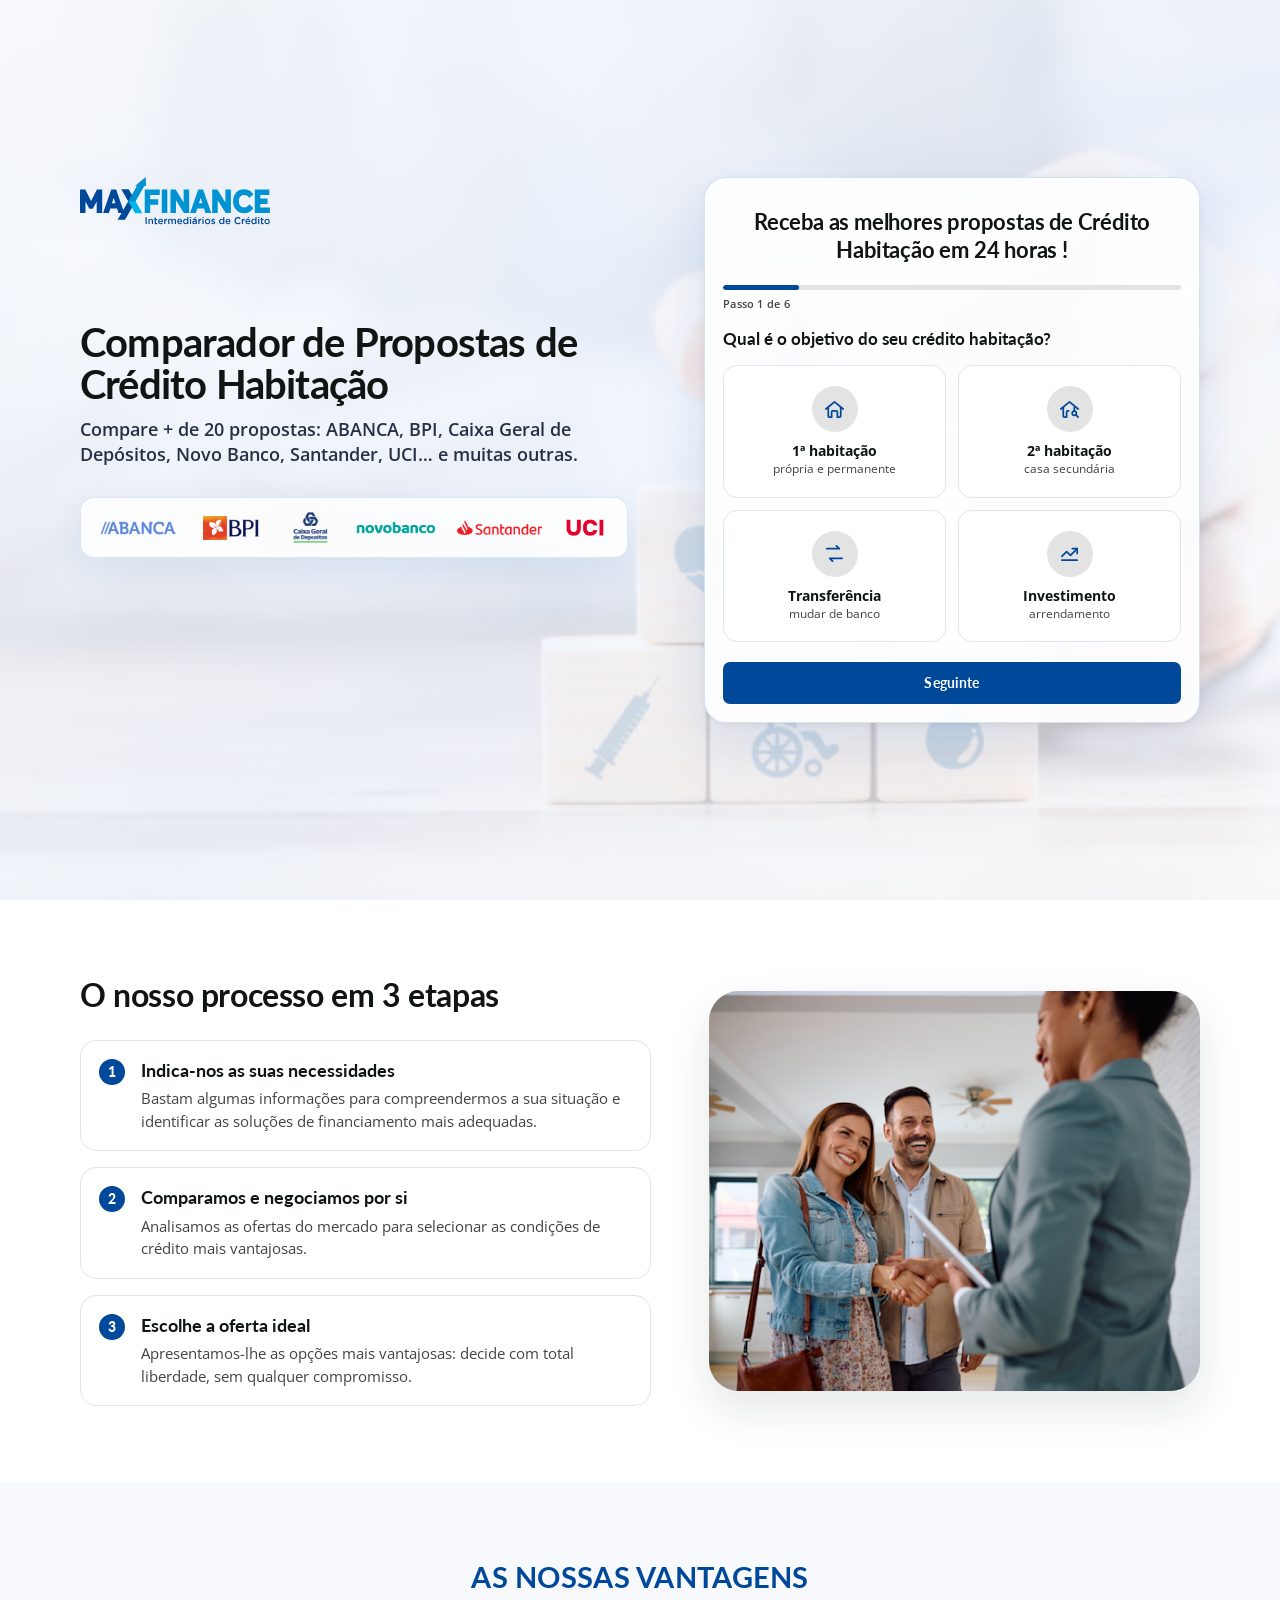
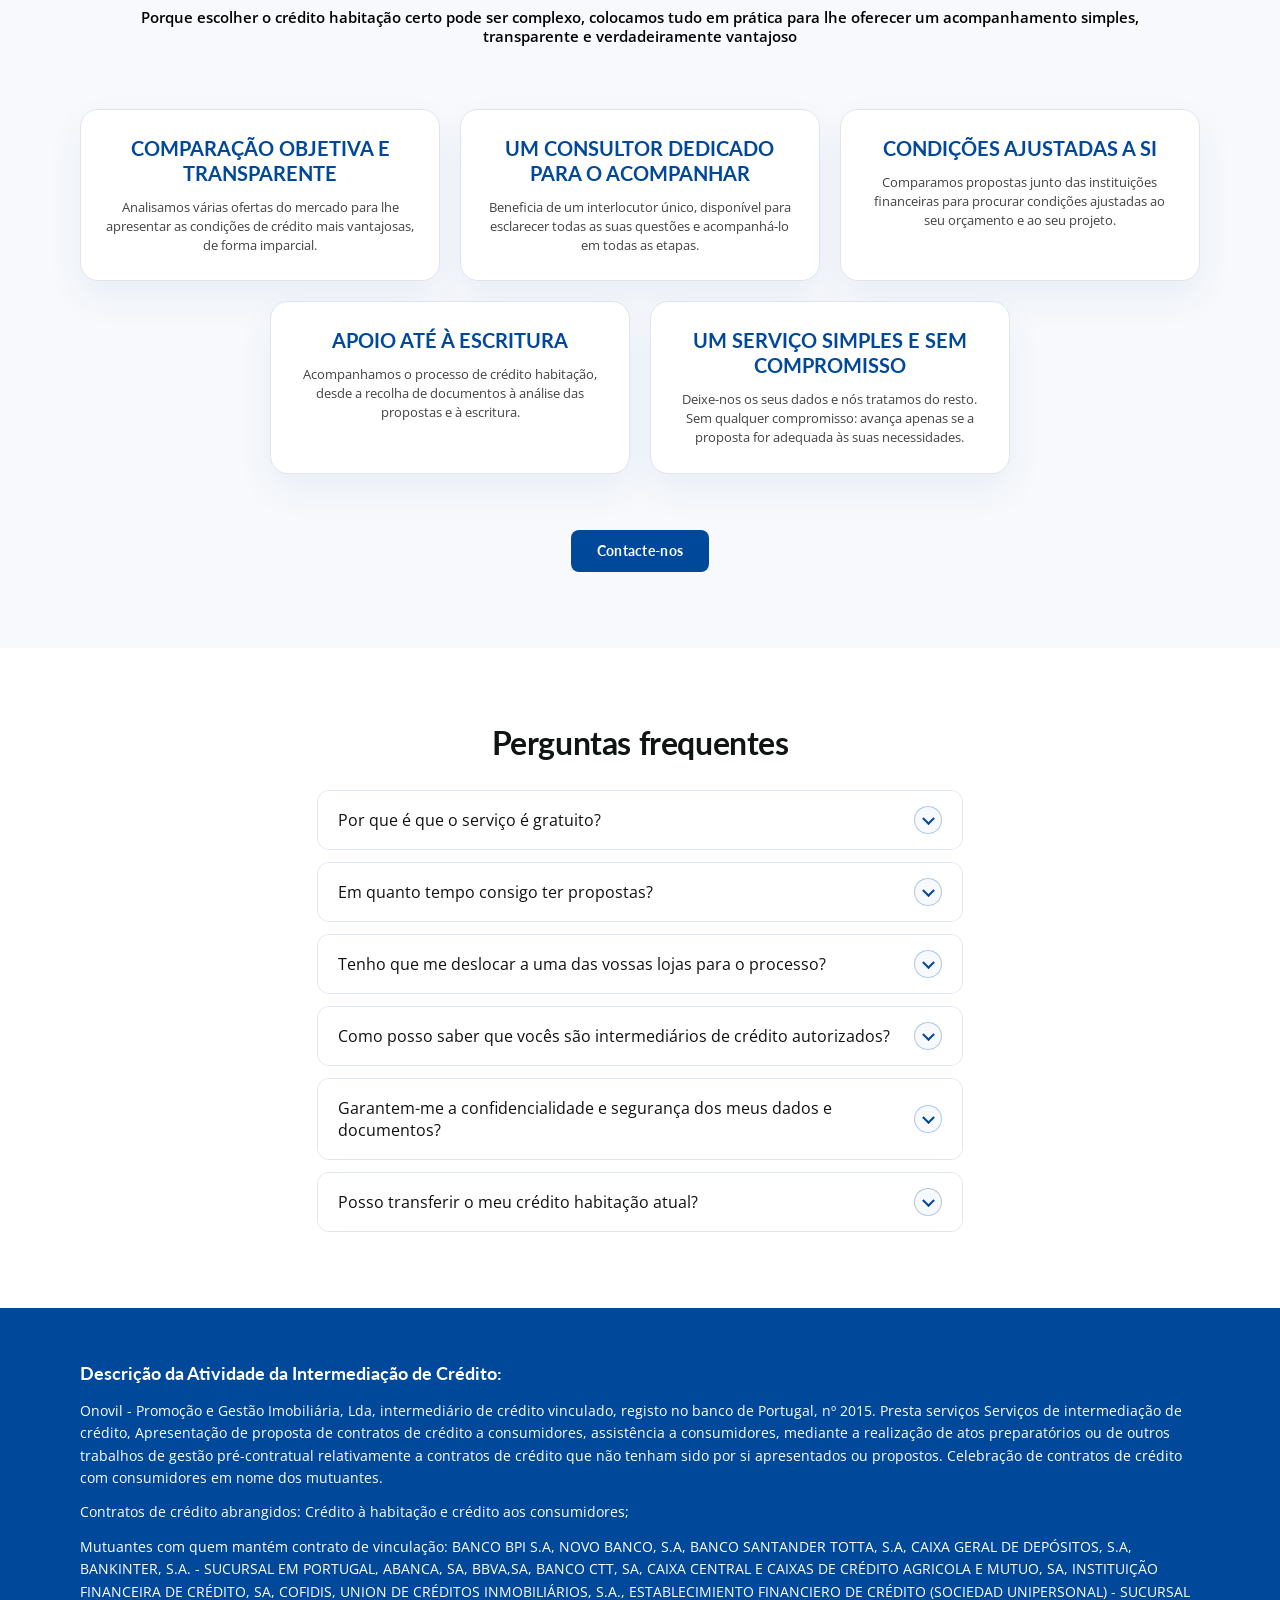
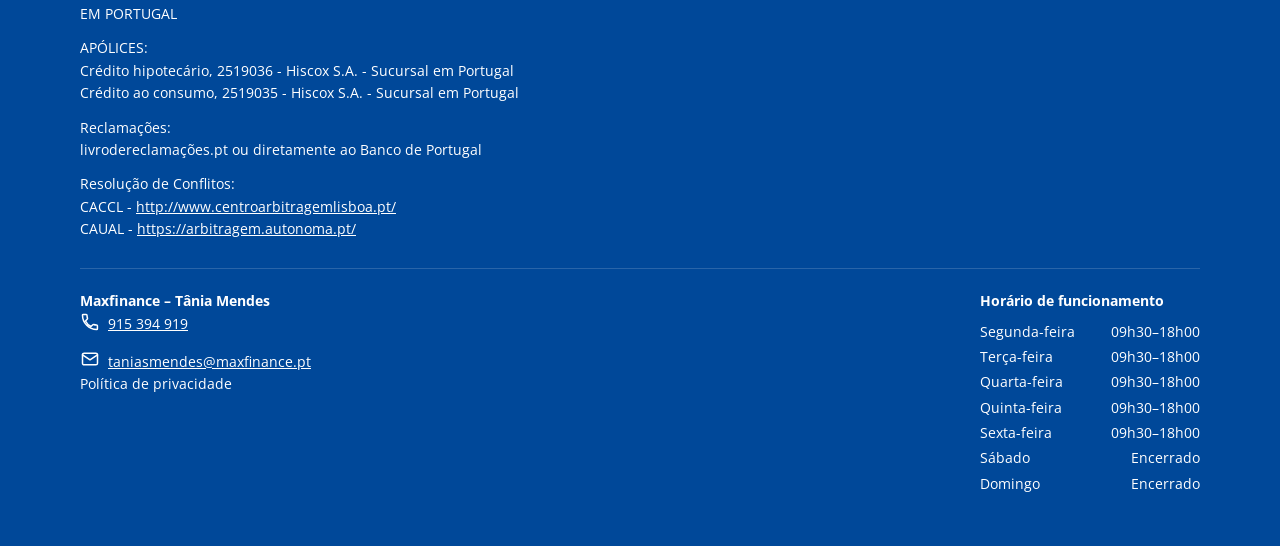
==== commit 24ab0dc6: "Update housing credit form title" ====
--- a/habitacao-v2/index.html
+++ b/habitacao-v2/index.html
@@ -55,7 +55,7 @@
 
           <!-- Wizard progress -->
           <div class="wizard-head">
-            <h2 class="wizard-title">Calcule a sua mensalidade em <span class="wizard-title-break">1 minuto!</span></h2>
+            <h2 class="wizard-title">Receba as melhores propostas de Crédito Habitação em 24 horas !</h2>
             <div class="wizard-progress">
               <div class="wizard-progress-bar"><div class="wizard-progress-fill" id="wizardProgressFill"></div></div>
               <div class="wizard-step-label">Passo <span id="wizardStepNum">1</span> de 6</div>
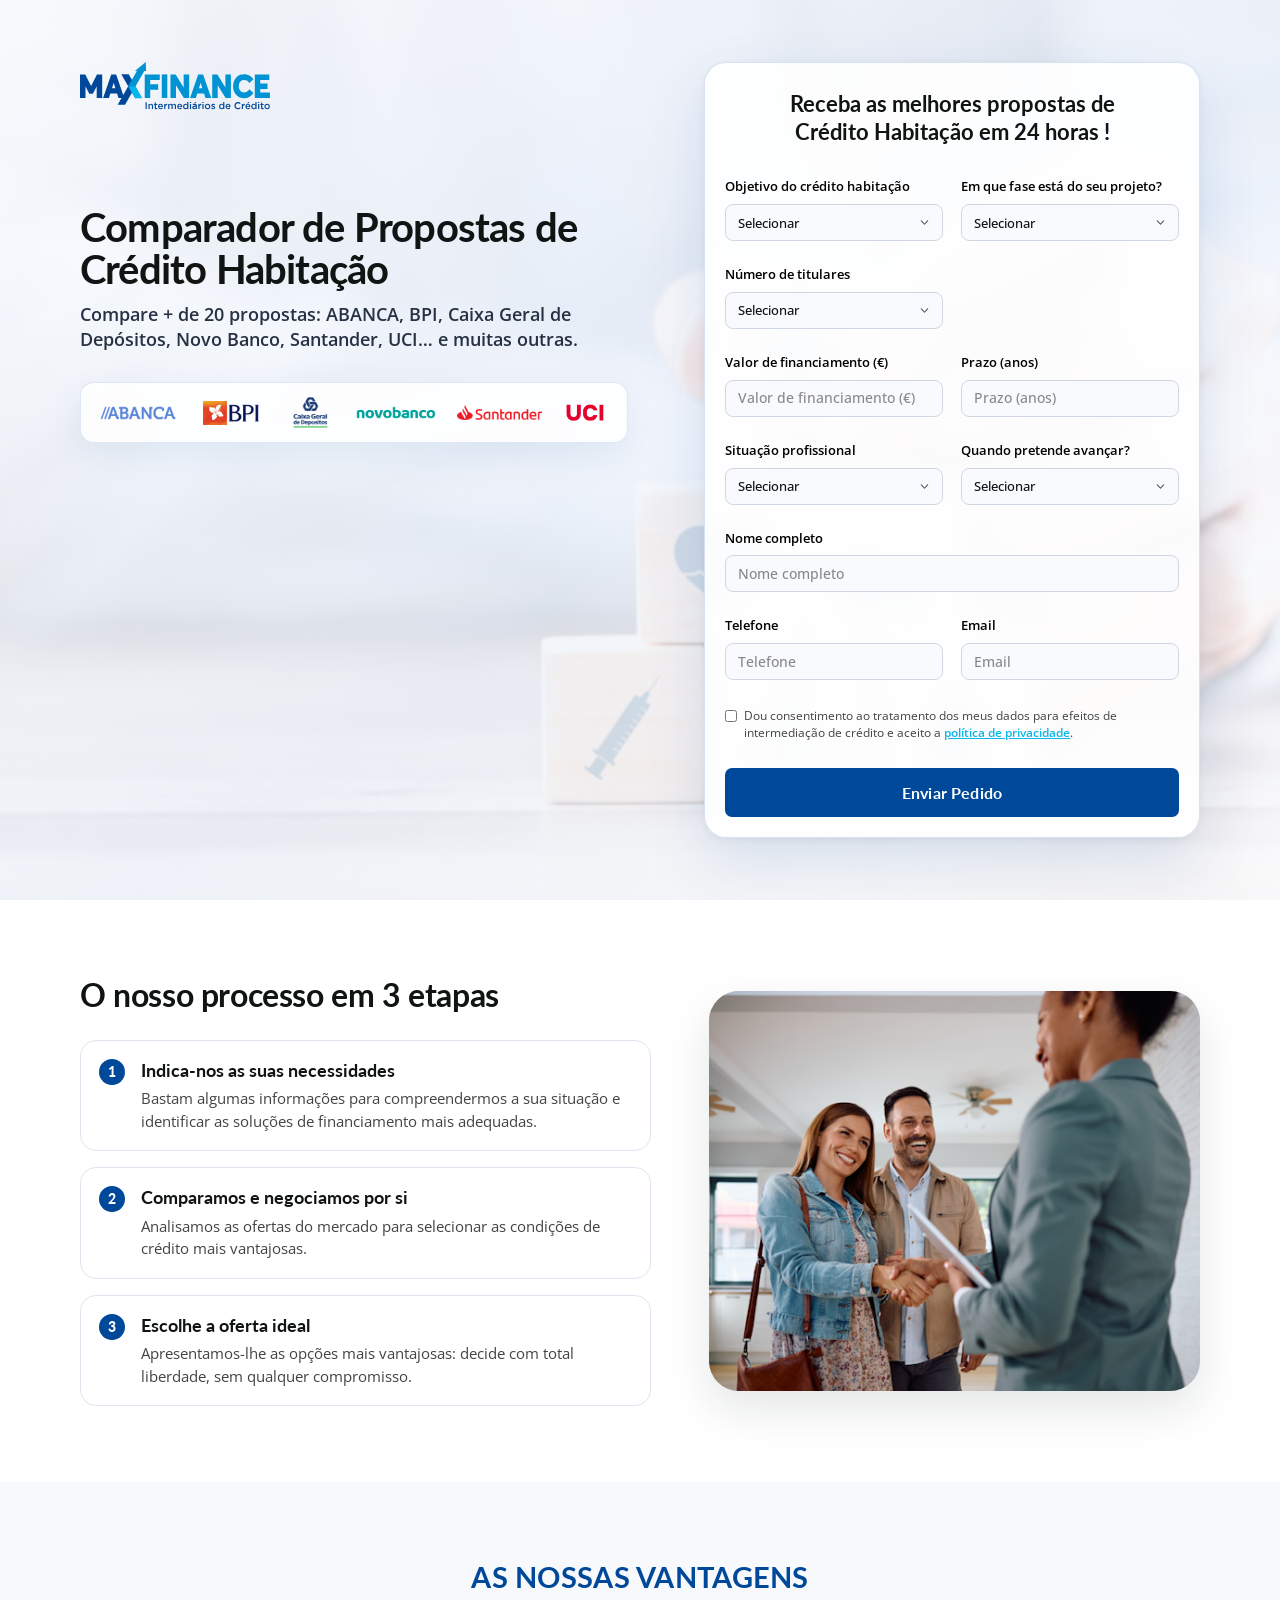
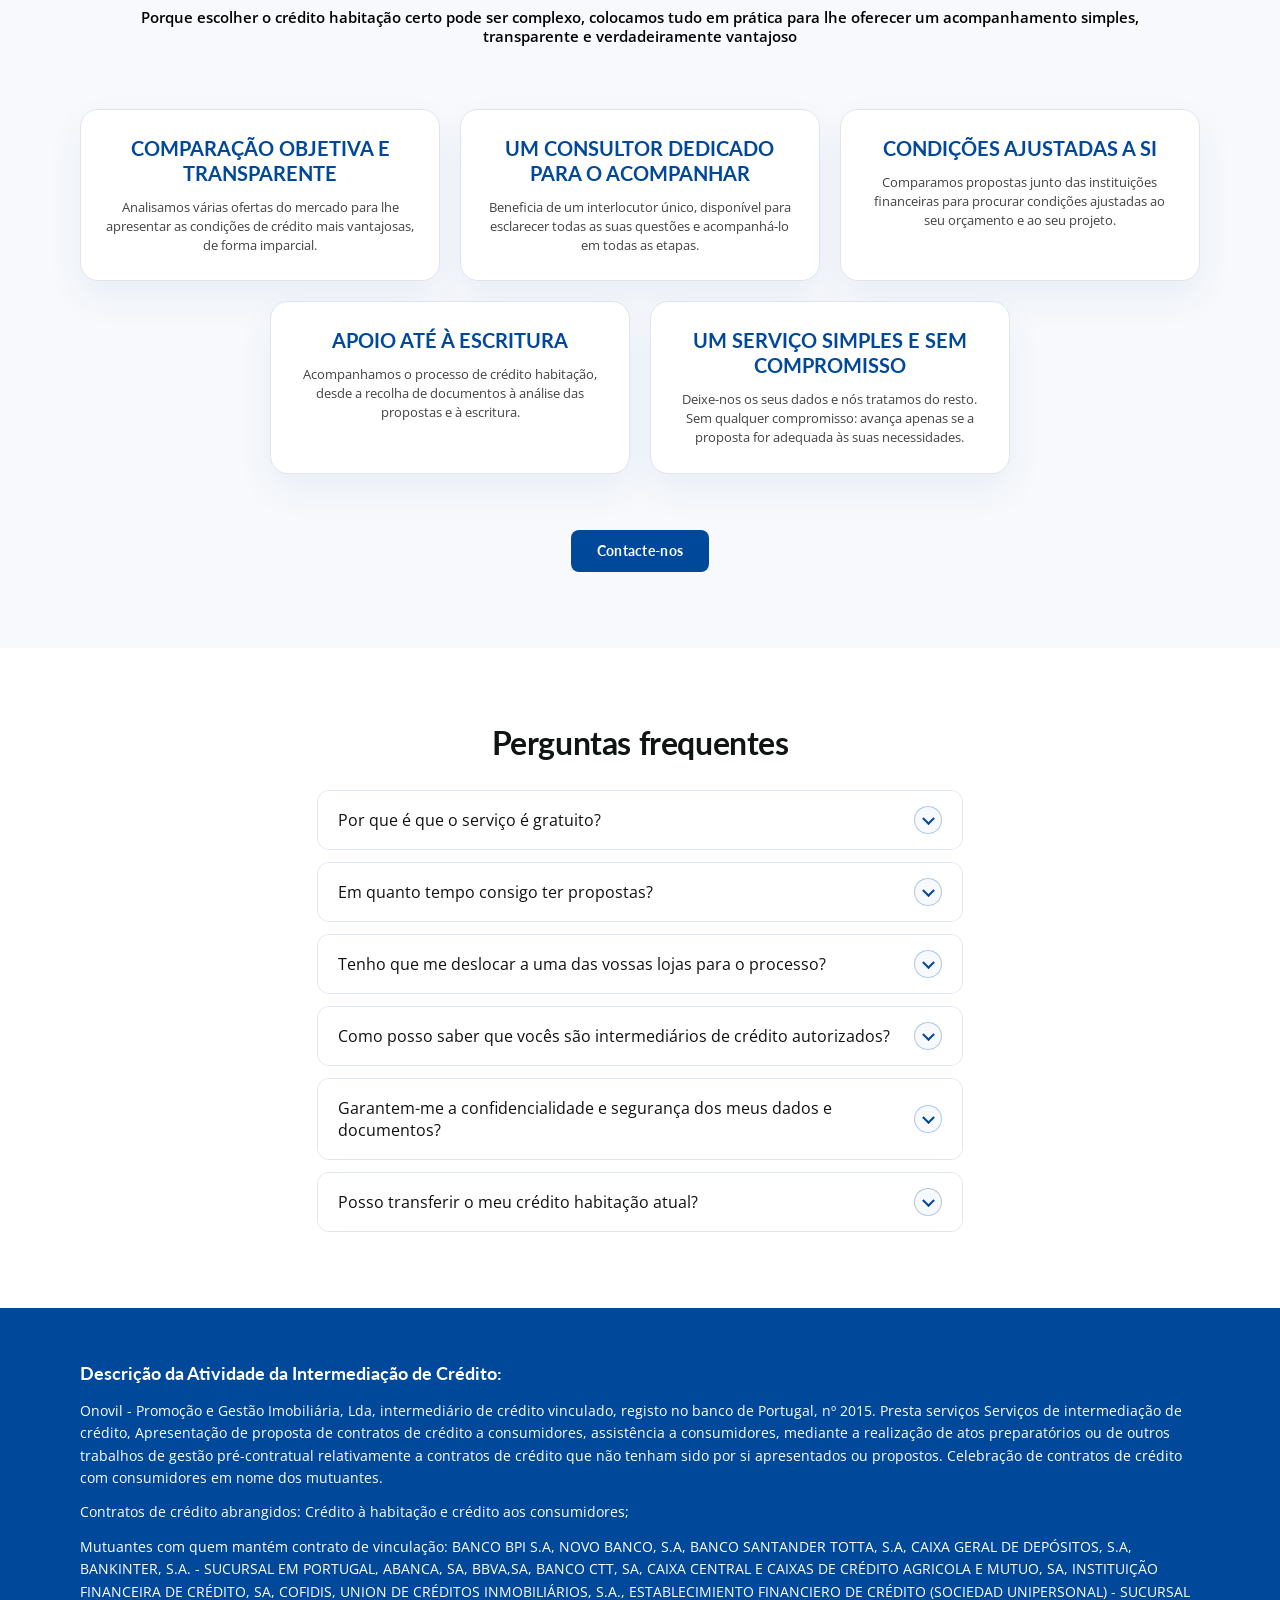
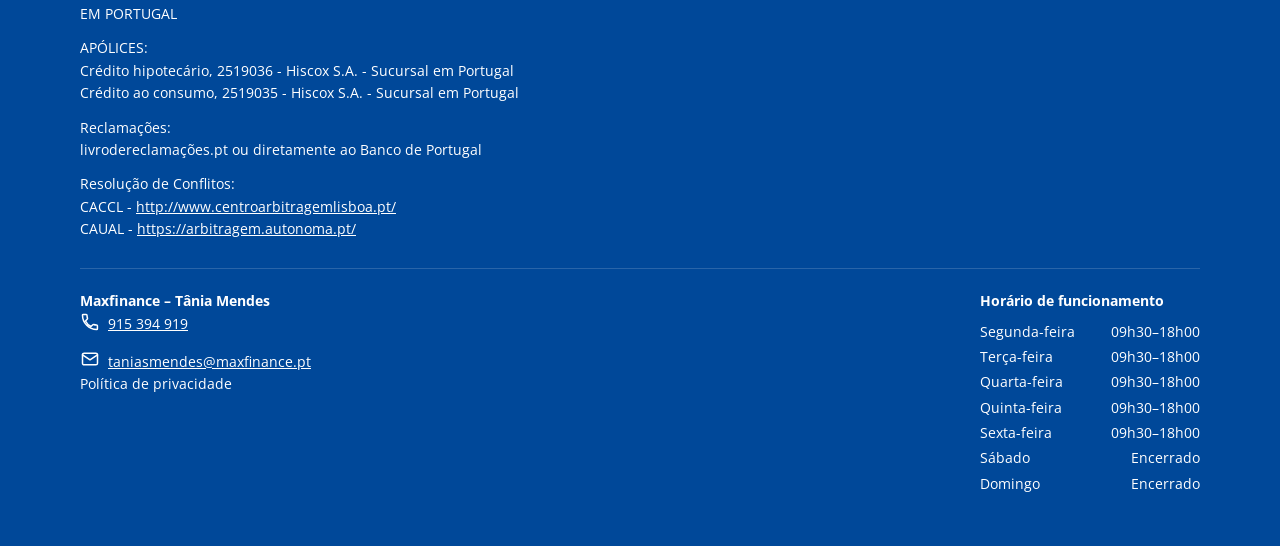
==== commit f20deede: "Replace housing wizard with single-page lead form" ====
--- a/habitacao-v2/index.html
+++ b/habitacao-v2/index.html
@@ -53,195 +53,9 @@
 
         <div class="form-card" id="formulario">
 
-          <!-- Wizard progress -->
-          <div class="wizard-head">
-            <h2 class="wizard-title">Receba as melhores propostas de Crédito Habitação em 24 horas !</h2>
-            <div class="wizard-progress">
-              <div class="wizard-progress-bar"><div class="wizard-progress-fill" id="wizardProgressFill"></div></div>
-              <div class="wizard-step-label">Passo <span id="wizardStepNum">1</span> de 6</div>
-            </div>
-          </div>
-
-          <form name="maxfinancetaniahabitacao_qualificadas" method="POST" data-netlify="true" action="/habitacao/send.html" id="leadForm" novalidate autocomplete="off">
-            <input type="hidden" name="form-name" id="netlifyFormName" value="maxfinancetaniahabitacao_qualificadas" />
-            <input type="hidden" name="valor_financiar" id="hidden_valor_financiar" value="250000" />
-            <input type="hidden" name="prazo" id="hidden_prazo" value="35" />
-            <input type="hidden" name="gclid" id="hidden_gclid" value="" />
-            <input type="hidden" name="fbclid" id="hidden_fbclid" value="" />
-            <input type="hidden" name="lead_score" id="hidden_lead_score" value="" />
-            <input type="hidden" name="qualificacao" id="hidden_qualificacao" value="" />
-
-            <!-- PASSO 1 -->
-            <div class="wizard-step active" data-step="1">
-              <h2 class="wizard-q">Qual é o objetivo do seu crédito habitação?</h2>
-              <div class="option-grid form-group">
-                <label class="option-card">
-                  <input type="radio" name="objetivo" value="1ª habitação" required />
-                  <span class="option-icon"><svg viewBox="0 0 24 24" fill="none" stroke="currentColor" stroke-width="1.8" stroke-linecap="round" stroke-linejoin="round"><path d="M3 11.5L12 4l9 7.5"/><path d="M5.5 10v9a1 1 0 001 1H9v-5.5a1 1 0 011-1h4a1 1 0 011 1V20h2.5a1 1 0 001-1v-9"/></svg></span>
-                  <span class="option-text"><span class="option-title">1ª habitação</span><span class="option-sub">própria e permanente</span></span>
-                </label>
-                <label class="option-card">
-                  <input type="radio" name="objetivo" value="2ª habitação" required />
-                  <span class="option-icon"><svg viewBox="0 0 24 24" fill="none" stroke="currentColor" stroke-width="1.8" stroke-linecap="round" stroke-linejoin="round"><path d="M3 11.5L12 4l9 7.5"/><path d="M5.5 10v9a1 1 0 001 1H9v-5.5a1 1 0 011-1h1"/><circle cx="17" cy="16" r="2.2"/><path d="M18.6 17.6L21 20M17 13.8V10"/></svg></span>
-                  <span class="option-text"><span class="option-title">2ª habitação</span><span class="option-sub">casa secundária</span></span>
-                </label>
-                <label class="option-card">
-                  <input type="radio" name="objetivo" value="Transferência" required />
-                  <span class="option-icon"><svg viewBox="0 0 24 24" fill="none" stroke="currentColor" stroke-width="1.8" stroke-linecap="round" stroke-linejoin="round"><path d="M4 7h13l-3-3M20 17H7l3 3"/></svg></span>
-                  <span class="option-text"><span class="option-title">Transferência</span><span class="option-sub">mudar de banco</span></span>
-                </label>
-                <label class="option-card">
-                  <input type="radio" name="objetivo" value="Investimento" required />
-                  <span class="option-icon"><svg viewBox="0 0 24 24" fill="none" stroke="currentColor" stroke-width="1.8" stroke-linecap="round" stroke-linejoin="round"><path d="M4 19h16"/><path d="M4 15l5-5 4 4 7-7"/><path d="M15 7h5v5"/></svg></span>
-                  <span class="option-text"><span class="option-title">Investimento</span><span class="option-sub">arrendamento</span></span>
-                </label>
-              </div>
-            </div>
-
-            <!-- PASSO 2 -->
-            <div class="wizard-step" data-step="2">
-
-              <div class="wizard-variant active" data-variant="padrao">
-                <h2 class="wizard-q">Em que fase está do seu projeto?</h2>
-                <div class="option-grid option-grid--1col form-group">
-                  <label class="option-card">
-                    <input type="radio" name="fase_imovel" value="Já tenho imóvel escolhido" data-weight="3" required />
-                    <span class="option-icon"><svg viewBox="0 0 24 24" fill="none" stroke="currentColor" stroke-width="1.8" stroke-linecap="round" stroke-linejoin="round"><path d="M4 18c2-3 3-4.5 4-4.5s1 2 2.3 2S12 13 13.5 13s1.2 3 2.6 3 2-2 3.9-2"/><path d="M14 5l4.5 4.5L21 7 16.5 2.5 14 5z"/><path d="M12.5 6.5L4 15v3h3l8.5-8.5"/></svg></span>
-                    <span class="option-text"><span class="option-title">Já tenho imóvel escolhido</span></span>
-                  </label>
-                  <label class="option-card">
-                    <input type="radio" name="fase_imovel" value="Estou a visitar imóveis" data-weight="2" required />
-                    <span class="option-icon"><svg viewBox="0 0 24 24" fill="none" stroke="currentColor" stroke-width="1.8" stroke-linecap="round" stroke-linejoin="round"><circle cx="10.5" cy="10.5" r="6.5"/><path d="M20 20l-4.8-4.8"/></svg></span>
-                    <span class="option-text"><span class="option-title">Estou a visitar imóveis</span></span>
-                  </label>
-                  <label class="option-card">
-                    <input type="radio" name="fase_imovel" value="Ainda a explorar opções" data-weight="1" required />
-                    <span class="option-icon"><svg viewBox="0 0 24 24" fill="none" stroke="currentColor" stroke-width="1.8" stroke-linecap="round" stroke-linejoin="round"><circle cx="12" cy="12" r="9"/><path d="M15 9l-2 6-4 2 2-6z"/></svg></span>
-                    <span class="option-text"><span class="option-title">Ainda a explorar opções</span></span>
-                  </label>
-                  <label class="option-card">
-                    <input type="radio" name="fase_imovel" value="Só quero mais informações" data-weight="0" required />
-                    <span class="option-icon"><svg viewBox="0 0 24 24" fill="none" stroke="currentColor" stroke-width="1.8" stroke-linecap="round" stroke-linejoin="round"><path d="M4 5.5h16v10.5H9l-4 3.5v-3.5H4z"/><path d="M8 9.5h8M8 12.5h5"/></svg></span>
-                    <span class="option-text"><span class="option-title">Só quero mais informações</span></span>
-                  </label>
-                </div>
-              </div>
-
-              <div class="wizard-variant" data-variant="transferencia" hidden>
-                <h2 class="wizard-q">Qual é o motivo da transferência?</h2>
-                <div class="option-grid option-grid--1col form-group">
-                  <label class="option-card">
-                    <input type="radio" name="motivo_transferencia" value="Quero reduzir a prestação mensal" data-weight="3" />
-                    <span class="option-icon"><svg viewBox="0 0 24 24" fill="none" stroke="currentColor" stroke-width="1.8" stroke-linecap="round" stroke-linejoin="round"><path d="M4 19h16"/><path d="M4 15l5-5 4 4 7-7"/><path d="M15 7h5v5"/></svg></span>
-                    <span class="option-text"><span class="option-title">Quero reduzir a prestação mensal</span></span>
-                  </label>
-                  <label class="option-card">
-                    <input type="radio" name="motivo_transferencia" value="Quero mudar para taxa fixa" data-weight="2" />
-                    <span class="option-icon"><svg viewBox="0 0 24 24" fill="none" stroke="currentColor" stroke-width="1.8" stroke-linecap="round" stroke-linejoin="round"><path d="M6 3h8l4 4v14H6z"/><path d="M14 3v4h4M9 12h6M9 15.5h6"/></svg></span>
-                    <span class="option-text"><span class="option-title">Quero mudar para taxa fixa</span></span>
-                  </label>
-                  <label class="option-card">
-                    <input type="radio" name="motivo_transferencia" value="Estou insatisfeito(a) com o banco atual" data-weight="2" />
-                    <span class="option-icon"><svg viewBox="0 0 24 24" fill="none" stroke="currentColor" stroke-width="1.8" stroke-linecap="round" stroke-linejoin="round"><path d="M12 3.5L21.5 20h-19z"/><path d="M12 9.5v4.2"/><circle cx="12" cy="16.8" r="0.15" fill="currentColor" stroke="currentColor"/></svg></span>
-                    <span class="option-text"><span class="option-title">Estou insatisfeito(a) com o banco atual</span></span>
-                  </label>
-                  <label class="option-card">
-                    <input type="radio" name="motivo_transferencia" value="Só quero comparar, sem urgência" data-weight="0" />
-                    <span class="option-icon"><svg viewBox="0 0 24 24" fill="none" stroke="currentColor" stroke-width="1.8" stroke-linecap="round" stroke-linejoin="round"><path d="M4 5.5h16v10.5H9l-4 3.5v-3.5H4z"/><path d="M8 9.5h8M8 12.5h5"/></svg></span>
-                    <span class="option-text"><span class="option-title">Só quero comparar, sem urgência</span></span>
-                  </label>
-                </div>
-              </div>
-
-            </div>
-
-            <!-- PASSO 3 -->
-            <div class="wizard-step" data-step="3">
-              <h2 class="wizard-q" id="step3Title">Calcule a sua mensalidade estimada</h2>
-              <div class="simulator-block">
-
-                <div class="form-group">
-                  <label class="field-label" for="titulares">Nº de titulares *</label>
-                  <select id="titulares" name="titulares" required>
-                    <option value="" disabled selected>Selecionar</option>
-                    <option value="1">1 titular</option>
-                    <option value="2">2 titulares</option>
-                  </select>
-                  <small class="error-message"></small>
-                </div>
-
-                <div class="slider-group">
-                  <div class="slider-header">
-                    <label for="valor_financiar" id="labelValorFinanciar">Valor de financiamento desejado</label>
-                    <div class="slider-val-wrap">
-                      <input type="text" id="valor_financiar_display" class="slider-value-input" value="250 000" inputmode="numeric" />
-                      <span class="slider-currency">€</span>
-                    </div>
-                  </div>
-                  <input type="range" id="valor_financiar" min="50000" max="1000000" step="5000" value="250000" class="mf-slider" />
-                </div>
-
-                <div class="slider-group">
-                  <div class="slider-header">
-                    <label for="prazo" id="labelPrazo">Prazo</label>
-                    <div class="slider-val-wrap">
-                      <input type="text" id="prazo_display" class="slider-value-input" value="35" inputmode="numeric" />
-                      <span class="slider-currency">anos</span>
-                    </div>
-                  </div>
-                  <input type="range" id="prazo" min="5" max="40" step="1" value="35" class="mf-slider" />
-                </div>
-              </div>
-            </div>
-
-            <!-- PASSO 4 -->
-            <div class="wizard-step" data-step="4">
-              <h2 class="wizard-q">Qual é a sua situação profissional?</h2>
-              <div class="option-grid three-col option-grid--compact form-group">
-                <label class="option-card">
-                  <input type="radio" name="situacao_profissional" value="Efetivo" required />
-                  <span class="option-icon"><svg viewBox="0 0 24 24" fill="none" stroke="currentColor" stroke-width="1.8" stroke-linecap="round" stroke-linejoin="round"><rect x="3.5" y="7.5" width="17" height="11" rx="1.5"/><path d="M8.5 7.5V6a2 2 0 012-2h3a2 2 0 012 2v1.5M3.5 12.5h17"/></svg></span>
-                  <span class="option-text"><span class="option-title">Efetivo</span></span>
-                </label>
-                <label class="option-card">
-                  <input type="radio" name="situacao_profissional" value="Contrato a termo certo" required />
-                  <span class="option-icon"><svg viewBox="0 0 24 24" fill="none" stroke="currentColor" stroke-width="1.8" stroke-linecap="round" stroke-linejoin="round"><path d="M6 3h8l4 4v14H6z"/><path d="M14 3v4h4M9 12h6M9 15.5h6"/></svg></span>
-                  <span class="option-text"><span class="option-title">Contrato a termo certo</span></span>
-                </label>
-                <label class="option-card">
-                  <input type="radio" name="situacao_profissional" value="Independente" required />
-                  <span class="option-icon"><svg viewBox="0 0 24 24" fill="none" stroke="currentColor" stroke-width="1.8" stroke-linecap="round" stroke-linejoin="round"><path d="M6 3h12v18l-2.5-1.6L13 21l-2.5-1.6L8 21l-2-1.6z"/><path d="M9 8h6M9 11.5h6"/></svg></span>
-                  <span class="option-text"><span class="option-title">Independente</span></span>
-                </label>
-                <label class="option-card">
-                  <input type="radio" name="situacao_profissional" value="Empresário" required />
-                  <span class="option-icon"><svg viewBox="0 0 24 24" fill="none" stroke="currentColor" stroke-width="1.8" stroke-linecap="round" stroke-linejoin="round"><rect x="5" y="3.5" width="10" height="17"/><path d="M9 7.5h2M13 7.5h0M9 11h2M9 14.5h2M15 10h4v10.5h-4"/></svg></span>
-                  <span class="option-text"><span class="option-title">Empresário</span></span>
-                </label>
-                <label class="option-card">
-                  <input type="radio" name="situacao_profissional" value="Reformado" required />
-                  <span class="option-icon"><svg viewBox="0 0 24 24" fill="none" stroke="currentColor" stroke-width="1.8" stroke-linecap="round" stroke-linejoin="round"><path d="M5 19c8 1 13-4.5 14-14-9 0-13.5 4-14 14z"/><path d="M6 18c3-4 6-7 12-11.5"/></svg></span>
-                  <span class="option-text"><span class="option-title">Reformado</span></span>
-                </label>
-                <label class="option-card">
-                  <input type="radio" name="situacao_profissional" value="Outra situação" required />
-                  <span class="option-icon"><svg viewBox="0 0 24 24" fill="none" stroke="currentColor" stroke-width="1.8" stroke-linecap="round" stroke-linejoin="round"><circle cx="12" cy="12" r="9"/><path d="M9.3 9.3a2.7 2.7 0 015.2 1c0 1.8-2.3 2-2.5 3.7"/><circle cx="12" cy="17" r="0.15" fill="currentColor" stroke="currentColor"/></svg></span>
-                  <span class="option-text"><span class="option-title">Outra situação</span></span>
-                </label>
-              </div>
-
-              <div class="form-group" id="outraSituacaoWrap" hidden>
-                <label class="field-label" for="situacao_outra">Qual é a sua situação? *</label>
-                <input type="text" id="situacao_outra" name="situacao_outra" placeholder="Descreva a situação profissional" />
-                <small class="error-message"></small>
-              </div>
-
-              <div class="titular2-wrap" id="titular2Wrap" hidden>
-                <h4 class="titular2-title">2º titular</h4>
-
-                <div class="form-group">
-                  <label class="field-label" for="situacao_profissional2">Situação profissional do 2º titular *</label>
-                  <select id="situacao_profissional2" name="situacao_profissional2">
+<h2><span class="form-title-line">Receba as melhores propostas de</span><span class="form-title-line">Crédito Habitação em 24 horas !</span></h2><form name="maxfinancetaniahabitacao_qualificadas" method="POST" data-netlify="true" action="/habitacao/send.html" id="leadForm" novalidate>
+<input type="hidden" name="form-name" id="netlifyFormName" value="maxfinancetaniahabitacao_qualificadas" />
+<input type="hidden" name="gclid" /><input type="hidden" name="fbclid" /><input type="hidden" name="lead_score" /><input type="hidden" name="qualificacao" /><div class="form-row"><div class="form-group" ><label for="objetivo">Objetivo do crédito habitação</label><select id="objetivo" name="objetivo" required><option value="" selected disabled>Selecionar</option><option value="1ª habitação">1ª habitação</option><option value="2ª habitação">2ª habitação</option><option value="Transferência">Transferência</option><option value="Investimento">Investimento</option></select><small class="error-message"></small></div><div class="form-group" id="faseWrap"><label for="fase_imovel">Em que fase está do seu projeto?</label><select id="fase_imovel" name="fase_imovel" required><option value="" selected disabled>Selecionar</option><option value="Já tenho imóvel escolhido" data-weight="3">Já tenho imóvel escolhido</option><option value="Estou a visitar imóveis" data-weight="2">Estou a visitar imóveis</option><option value="Ainda a explorar opções" data-weight="1">Ainda a explorar opções</option><option value="Só quero mais informações" data-weight="0">Só quero mais informações</option></select><small class="error-message"></small></div></div><div class="form-row"><div class="form-group" id="motivoWrap" hidden><label for="motivo_transferencia">Motivo da transferência</label><select id="motivo_transferencia" name="motivo_transferencia" required><option value="" selected disabled>Selecionar</option><option value="Quero reduzir a prestação mensal" data-weight="3">Quero reduzir a prestação mensal</option><option value="Quero mudar para taxa fixa" data-weight="2">Quero mudar para taxa fixa</option><option value="Estou insatisfeito(a) com o banco atual" data-weight="2">Estou insatisfeito(a) com o banco atual</option><option value="Só quero comparar, sem urgência" data-weight="0">Só quero comparar, sem urgência</option></select><small class="error-message"></small></div><div class="form-group" ><label for="titulares">Número de titulares</label><select id="titulares" name="titulares" required><option value="" selected disabled>Selecionar</option><option value="1">1 titular</option><option value="2">2 titulares</option></select><small class="error-message"></small></div></div><div class="form-row"><div class="form-group" ><label for="valor_financiar">Valor de financiamento (€)</label><input id="valor_financiar" name="valor_financiar" type="number" placeholder="Valor de financiamento (€)" min="50000" max="1000000" step="1" inputmode="numeric" required /><small class="error-message"></small></div><div class="form-group" ><label for="prazo">Prazo (anos)</label><input id="prazo" name="prazo" type="number" placeholder="Prazo (anos)" min="5" max="40" step="1" inputmode="numeric" required /><small class="error-message"></small></div></div><div class="form-row"><div class="form-group" ><label for="situacao_profissional">Situação profissional</label><select id="situacao_profissional" name="situacao_profissional" required><option value="" selected disabled>Selecionar</option><option value="Efetivo">Efetivo</option><option value="Contrato a termo certo">Contrato a termo certo</option><option value="Independente">Independente</option><option value="Empresário">Empresário</option><option value="Reformado">Reformado</option><option value="Outra situação">Outra situação</option></select><small class="error-message"></small></div><div class="form-group" ><label for="timing">Quando pretende avançar?</label><select id="timing" name="timing" required><option value="" selected disabled>Selecionar</option><option value="Imediatamente, já tenho tudo pronto" data-weight="3">Imediatamente, já tenho tudo pronto</option><option value="Nos próximos 30 dias" data-weight="2">Nos próximos 30 dias</option><option value="Nos próximos 3 meses" data-weight="1">Nos próximos 3 meses</option><option value="Ainda estou só a planear" data-weight="0">Ainda estou só a planear</option></select><small class="error-message"></small></div></div><div class="form-group" id="outraWrap" hidden><label for="situacao_outra">Descreva a situação profissional</label><input id="situacao_outra" name="situacao_outra" type="text" placeholder="Descreva a situação profissional"  required /><small class="error-message"></small></div><div id="titular2Wrap" hidden><div class="form-group" ><label for="situacao_profissional2">Situação profissional do 2º titular</label><select id="situacao_profissional2" name="situacao_profissional2">
                     <option value="" disabled selected>Selecionar</option>
                     <option value="Efetivo">Efetivo</option>
                     <option value="Contrato a termo certo">Contrato a termo certo</option>
@@ -249,82 +63,11 @@
                     <option value="Empresário">Empresário</option>
                     <option value="Reformado">Reformado</option>
                     <option value="Outra situação">Outra situação</option>
-                  </select>
-                  <small class="error-message"></small>
-                </div>
-
-                <div class="form-group" id="outraSituacaoWrapT2" hidden>
-                  <label class="field-label" for="situacao_outra2">Qual é a situação do 2º titular? *</label>
-                  <input type="text" id="situacao_outra2" name="situacao_outra2" placeholder="Descreva a situação profissional" />
-                  <small class="error-message"></small>
-                </div>
-              </div>
-            </div>
-
-            <!-- PASSO 5 -->
-            <div class="wizard-step" data-step="5">
-              <h2 class="wizard-q">Quando pretende avançar?</h2>
-              <div class="option-grid option-grid--1col form-group">
-                <label class="option-card">
-                  <input type="radio" name="timing" value="Imediatamente, já tenho tudo pronto" data-weight="3" required />
-                  <span class="option-icon"><svg viewBox="0 0 24 24" fill="none" stroke="currentColor" stroke-width="1.8" stroke-linecap="round" stroke-linejoin="round"><path d="M13 2L4.5 13.5H11L10.5 22 19.5 10H13z"/></svg></span>
-                  <span class="option-text"><span class="option-title">Imediatamente, já tenho tudo pronto</span></span>
-                </label>
-                <label class="option-card">
-                  <input type="radio" name="timing" value="Nos próximos 30 dias" data-weight="2" required />
-                  <span class="option-icon"><svg viewBox="0 0 24 24" fill="none" stroke="currentColor" stroke-width="1.8" stroke-linecap="round" stroke-linejoin="round"><rect x="3.5" y="5" width="17" height="16" rx="2"/><path d="M3.5 9.5h17M8 3v4M16 3v4"/></svg></span>
-                  <span class="option-text"><span class="option-title">Nos próximos 30 dias</span></span>
-                </label>
-                <label class="option-card">
-                  <input type="radio" name="timing" value="Nos próximos 3 meses" data-weight="1" required />
-                  <span class="option-icon"><svg viewBox="0 0 24 24" fill="none" stroke="currentColor" stroke-width="1.8" stroke-linecap="round" stroke-linejoin="round"><rect x="3.5" y="5" width="17" height="16" rx="2"/><path d="M3.5 9.5h17M8 3v4M16 3v4M8 14h8"/></svg></span>
-                  <span class="option-text"><span class="option-title">Nos próximos 3 meses</span></span>
-                </label>
-                <label class="option-card">
-                  <input type="radio" name="timing" value="Ainda estou só a planear" data-weight="0" required />
-                  <span class="option-icon"><svg viewBox="0 0 24 24" fill="none" stroke="currentColor" stroke-width="1.8" stroke-linecap="round" stroke-linejoin="round"><path d="M12 6.5c-1.5-1.3-3.7-2-6.5-2v13c2.8 0 5 .7 6.5 2 1.5-1.3 3.7-2 6.5-2v-13c-2.8 0-5 .7-6.5 2z"/><path d="M12 6.5v13"/></svg></span>
-                  <span class="option-text"><span class="option-title">Ainda estou só a planear</span></span>
-                </label>
-              </div>
-            </div>
-
-            <!-- PASSO 6 -->
-            <div class="wizard-step wizard-step--spacious" data-step="6">
-              <h2 class="wizard-q">Últimos dados para ver a sua estimativa</h2>
-
-              <div class="form-group">
-                <input type="text" id="nome" name="nome" placeholder="Nome completo *" required />
-                <small class="error-message"></small>
-              </div>
-
-              <div class="form-group">
-                <input type="tel" id="telefone" name="telefone" placeholder="Telefone *" required />
-                <small class="error-message"></small>
-              </div>
-
-              <div class="form-group">
-                <input type="email" id="email" name="email" placeholder="E-mail *" required />
-                <small class="error-message"></small>
-              </div>
-
-              <div class="checkbox-group">
+                  </select><small class="error-message"></small></div><div class="form-group" id="outra2Wrap" hidden><label for="situacao_outra2">Descreva a situação do 2º titular</label><input id="situacao_outra2" name="situacao_outra2" type="text" placeholder="Descreva a situação do 2º titular"  required /><small class="error-message"></small></div></div><div class="form-group" ><label for="nome">Nome completo</label><input id="nome" name="nome" type="text" placeholder="Nome completo"  required /><small class="error-message"></small></div><div class="form-row"><div class="form-group" ><label for="telefone">Telefone</label><input id="telefone" name="telefone" type="tel" placeholder="Telefone"  required /><small class="error-message"></small></div><div class="form-group" ><label for="email">Email</label><input id="email" name="email" type="email" placeholder="Email"  required /><small class="error-message"></small></div></div><div class="checkbox-group">
                 <input type="checkbox" id="consentimento" name="consentimento" required />
                 <label for="consentimento">Dou consentimento ao tratamento dos meus dados para efeitos de intermediação de crédito e aceito a <a href="https://www.maxfinance.pt/pt-pt/credito-habitacao" target="_blank" rel="noopener" class="consent-link">política de privacidade</a>.</label>
               </div>
-              <small class="error-message checkbox-error"></small>
-            </div>
-
-            <!-- Navegação -->
-            <div class="wizard-nav">
-              <button type="button" class="wizard-back-btn" id="wizardBackBtn">Voltar</button>
-              <button type="button" class="wizard-next-btn" id="wizardNextBtn">Seguinte</button>
-              <button type="submit" class="submit-btn" id="wizardSubmitBtn" style="display:none">Ver estimativa</button>
-            </div>
-          </form>
-
-          <!-- O Netlify deteta formulários durante o deploy. Este formulário invisível
-               regista o segundo destino usado dinamicamente no envio. -->
-          <form name="maxfinancetaniahabitacao_nao_qualificadas" method="POST" data-netlify="true" action="/habitacao/out.html" hidden aria-hidden="true">
+              <small class="error-message checkbox-error"></small><button type="submit" class="submit-btn">Enviar Pedido</button></form><form name="maxfinancetaniahabitacao_nao_qualificadas" method="POST" data-netlify="true" action="/habitacao/out.html" hidden aria-hidden="true">
             <input type="hidden" name="form-name" value="maxfinancetaniahabitacao_nao_qualificadas" />
             <input name="objetivo" />
             <input name="fase_imovel" />
@@ -346,7 +89,6 @@
             <input name="lead_score" />
             <input name="qualificacao" />
           </form>
-
         </div>
       </div>
     </section>
@@ -516,393 +258,6 @@
   </footer>
 
   <script src="script.js" defer></script>
-
-  <!-- Slider logic -->
-  <script>
-    function formatNum(n) {
-      return n.toString().replace(/\B(?=(\d{3})+(?!\d))/g, '\u00a0');
-    }
-    function updateSliderFill(slider) {
-      var min = parseFloat(slider.min);
-      var max = parseFloat(slider.max);
-      var val = parseFloat(slider.value);
-      var pct = ((val - min) / (max - min)) * 100;
-      slider.style.background =
-        'linear-gradient(to right, #10B5EA 0%, #10B5EA ' + pct + '%, #ddd ' + pct + '%, #ddd 100%)';
-    }
-    function initSlider(sliderId, displayId, hiddenId) {
-      var slider = document.getElementById(sliderId);
-      var display = document.getElementById(displayId);
-      var hidden = document.getElementById(hiddenId);
-      if (!slider) return;
-      var min = parseFloat(slider.min);
-      var max = parseFloat(slider.max);
-      var step = parseFloat(slider.step) || 1;
-
-      // Set initial fill
-      updateSliderFill(slider);
-
-      // Slider → display
-      slider.addEventListener('input', function () {
-        display.value = formatNum(slider.value);
-        if (hidden) hidden.value = slider.value;
-        updateSliderFill(slider);
-      });
-
-      // Display → slider: select all on focus for easy editing
-      display.addEventListener('focus', function () {
-        display.select();
-      });
-
-      // Display → slider: update on each keystroke (only digits)
-      display.addEventListener('input', function () {
-        // strip non-numeric characters for parsing
-        var raw = display.value.replace(/[^\d]/g, '');
-        var num = parseInt(raw, 10);
-        if (!isNaN(num)) {
-          var clamped = Math.min(Math.max(num, min), max);
-          // round to nearest step
-          clamped = Math.round(clamped / step) * step;
-          slider.value = clamped;
-          if (hidden) hidden.value = clamped;
-          updateSliderFill(slider);
-        }
-      });
-
-      // Display → slider: format nicely on blur
-      display.addEventListener('blur', function () {
-        var raw = display.value.replace(/[^\d]/g, '');
-        var num = parseInt(raw, 10);
-        if (isNaN(num) || num < min) {
-          slider.value = min;
-        } else if (num > max) {
-          slider.value = max;
-        } else {
-          var stepped = Math.round(num / step) * step;
-          slider.value = Math.min(Math.max(stepped, min), max);
-        }
-        display.value = formatNum(slider.value);
-        if (hidden) hidden.value = slider.value;
-        updateSliderFill(slider);
-      });
-
-      // Prevent form submission on Enter inside display input
-      display.addEventListener('keydown', function (e) {
-        if (e.key === 'Enter') { e.preventDefault(); display.blur(); }
-      });
-    }
-    initSlider('valor_financiar', 'valor_financiar_display', 'hidden_valor_financiar');
-    initSlider('prazo', 'prazo_display', 'hidden_prazo');
-
-  </script>
-
-  <!-- GCLID / FBCLID Capture -->
-  <script>
-    (function() {
-      var params = new URLSearchParams(window.location.search);
-      var gclid = params.get('gclid');
-      var fbclid = params.get('fbclid');
-      var gclidField = document.getElementById('hidden_gclid');
-      var fbclidField = document.getElementById('hidden_fbclid');
-      if (gclid && gclidField) gclidField.value = gclid;
-      if (fbclid && fbclidField) fbclidField.value = fbclid;
-    })();
-  </script>
-
-  <!-- Guarda dados do simulador para a página de agradecimento (não altera o formulário) -->
-  <script>
-    (function() {
-      var form = document.getElementById('leadForm');
-      if (!form) return;
-      form.addEventListener('submit', function() {
-        try {
-          sessionStorage.setItem('sim_valor_financiar', document.getElementById('hidden_valor_financiar').value);
-          sessionStorage.setItem('sim_prazo', document.getElementById('hidden_prazo').value);
-          sessionStorage.setItem('sim_nome', document.getElementById('nome').value);
-          sessionStorage.setItem('sim_telefone', document.getElementById('telefone').value);
-          sessionStorage.setItem('sim_email', document.getElementById('email').value);
-        } catch (e) {}
-      });
-    })();
-  </script>
-
-  <!-- Wizard multistep logic -->
-  <script>
-    (function () {
-      var form = document.getElementById('leadForm');
-      if (!form) return;
-
-      var steps = Array.prototype.slice.call(form.querySelectorAll('.wizard-step'));
-      var totalSteps = steps.length;
-      var current = 1;
-
-      var progressFill = document.getElementById('wizardProgressFill');
-      var stepNumEl = document.getElementById('wizardStepNum');
-      var backBtn = document.getElementById('wizardBackBtn');
-      var nextBtn = document.getElementById('wizardNextBtn');
-      var submitBtn = document.getElementById('wizardSubmitBtn');
-      var netlifyFormName = document.getElementById('netlifyFormName');
-      var qualificacaoField = document.getElementById('hidden_qualificacao');
-
-      function updateLeadDestination() {
-        var fase = form.querySelector('input[name="fase_imovel"]:checked');
-        var timing = form.querySelector('input[name="timing"]:checked');
-        var naoQualificada = fase && fase.getAttribute('data-weight') === '0' &&
-          timing && timing.getAttribute('data-weight') === '0';
-        var qualificacao = naoQualificada ? 'Nao qualificada' : 'Qualificada';
-        var formName = naoQualificada
-          ? 'maxfinancetaniahabitacao_nao_qualificadas'
-          : 'maxfinancetaniahabitacao_qualificadas';
-
-        form.setAttribute('name', formName);
-        form.setAttribute('action', naoQualificada ? '/habitacao/out.html' : '/habitacao/send.html');
-        if (netlifyFormName) netlifyFormName.value = formName;
-        if (qualificacaoField) qualificacaoField.value = qualificacao;
-      }
-
-      // --- 2º titular toggle (passo 4) ---
-      var titularesSelect = document.getElementById('titulares');
-      var titular2Wrap = document.getElementById('titular2Wrap');
-      var situacao2Select = document.getElementById('situacao_profissional2');
-
-      function toggleTitular2() {
-        var isDois = titularesSelect && titularesSelect.value === '2';
-        if (!titular2Wrap) return;
-        titular2Wrap.hidden = !isDois;
-        if (situacao2Select) situacao2Select.required = !!isDois;
-        if (!isDois && outraWrapT2) {
-          outraWrapT2.hidden = true;
-          if (outraInputT2) { outraInputT2.required = false; outraInputT2.value = ''; }
-        }
-      }
-      if (titularesSelect) titularesSelect.addEventListener('change', toggleTitular2);
-
-      // --- "Outra situação" profissional: pede para descrever (1º e 2º titular) ---
-      var outraWrap = document.getElementById('outraSituacaoWrap');
-      var outraInput = document.getElementById('situacao_outra');
-      function toggleOutraSituacao() {
-        var checked = form.querySelector('input[name="situacao_profissional"]:checked');
-        var show = checked && checked.value === 'Outra situação';
-        if (!outraWrap) return;
-        outraWrap.hidden = !show;
-        if (outraInput) {
-          outraInput.required = !!show;
-          if (!show) outraInput.value = '';
-        }
-      }
-      form.querySelectorAll('input[name="situacao_profissional"]').forEach(function (r) {
-        r.addEventListener('change', toggleOutraSituacao);
-      });
-
-      var outraWrapT2 = document.getElementById('outraSituacaoWrapT2');
-      var outraInputT2 = document.getElementById('situacao_outra2');
-      function toggleOutraSituacaoT2() {
-        var show = situacao2Select && situacao2Select.value === 'Outra situação';
-        if (!outraWrapT2) return;
-        outraWrapT2.hidden = !show;
-        if (outraInputT2) {
-          outraInputT2.required = !!show;
-          if (!show) outraInputT2.value = '';
-        }
-      }
-      if (situacao2Select) situacao2Select.addEventListener('change', toggleOutraSituacaoT2);
-
-      // --- Adapta o passo 2 consoante o objetivo escolhido no passo 1 ---
-      var objetivoRadios = form.querySelectorAll('input[name="objetivo"]');
-      var step2Variants = form.querySelectorAll('.wizard-variant');
-
-      function setVariantRequired(variantEl, isRequired) {
-        variantEl.querySelectorAll('input[type="radio"]').forEach(function (r) {
-          r.required = isRequired;
-          if (!isRequired) r.checked = false;
-        });
-      }
-
-      // --- Adapta o passo 3 (simulador) quando o objetivo é "Transferência":
-      // não faz sentido perguntar o valor do imóvel, só o capital em dívida ---
-      var step3Title = document.getElementById('step3Title');
-      var labelValorFinanciar = document.getElementById('labelValorFinanciar');
-      var labelPrazo = document.getElementById('labelPrazo');
-
-      function updateStep3Branch(isTransferencia) {
-        if (labelValorFinanciar) labelValorFinanciar.textContent = isTransferencia ? 'Capital em dívida atual' : 'Valor de financiamento desejado';
-        if (labelPrazo) labelPrazo.textContent = isTransferencia ? 'Prazo restante do crédito' : 'Prazo';
-        if (step3Title) step3Title.textContent = isTransferencia ? 'Indique o capital em dívida atual' : 'Calcule a sua mensalidade estimada';
-      }
-
-      function updateStep2Variant() {
-        var checked = form.querySelector('input[name="objetivo"]:checked');
-        var isTransferencia = checked && checked.value === 'Transferência';
-        step2Variants.forEach(function (variantEl) {
-          var name = variantEl.getAttribute('data-variant');
-          var shouldShow = isTransferencia ? name === 'transferencia' : name === 'padrao';
-          variantEl.hidden = !shouldShow;
-          variantEl.classList.toggle('active', shouldShow);
-          setVariantRequired(variantEl, shouldShow);
-        });
-        updateStep3Branch(isTransferencia);
-      }
-      objetivoRadios.forEach(function (r) {
-        r.addEventListener('change', updateStep2Variant);
-      });
-
-      function fieldGroupError(input, message) {
-        var group = input.closest('.form-group') || input.closest('.option-grid') || input.closest('.option-list') || input.closest('.toggle-group');
-        if (!group) return;
-        group.classList.add('error');
-        var msg = group.querySelector('.error-message');
-        if (msg) msg.textContent = message;
-      }
-      function clearGroupError(input) {
-        var group = input.closest('.form-group') || input.closest('.option-grid') || input.closest('.option-list') || input.closest('.toggle-group');
-        if (!group) return;
-        group.classList.remove('error');
-        var msg = group.querySelector('.error-message');
-        if (msg) msg.textContent = '';
-      }
-
-      function isValidEmail(value) {
-        return /^[^\s@]+@[^\s@]+\.[^\s@]+$/.test(value);
-      }
-
-      function validateStep(stepEl) {
-        var valid = true;
-        var handledRadioNames = {};
-
-        var requiredFields = stepEl.querySelectorAll('input[required], select[required]');
-        requiredFields.forEach(function (field) {
-          if (field.type === 'radio') {
-            if (handledRadioNames[field.name]) return;
-            handledRadioNames[field.name] = true;
-            var group = form.querySelectorAll('input[name="' + field.name + '"]');
-            var checked = Array.prototype.some.call(group, function (g) { return g.checked; });
-            if (!checked) {
-              fieldGroupError(field, 'Selecione uma opção.');
-              valid = false;
-            } else {
-              clearGroupError(field);
-            }
-            return;
-          }
-
-          if (field.type === 'checkbox') {
-            if (!field.checked) {
-              fieldGroupError(field, 'Este consentimento é obrigatório.');
-              valid = false;
-            } else {
-              clearGroupError(field);
-            }
-            return;
-          }
-
-          if (!field.value || !field.value.trim()) {
-            fieldGroupError(field, 'Campo obrigatório.');
-            valid = false;
-          } else if (field.type === 'email' && !isValidEmail(field.value.trim())) {
-            fieldGroupError(field, 'Insira um email válido.');
-            valid = false;
-          } else if (field.type === 'tel' && field.value.replace(/\D/g, '').length < 9) {
-            fieldGroupError(field, 'Insira um telefone válido.');
-            valid = false;
-          } else {
-            clearGroupError(field);
-          }
-        });
-
-        return valid;
-      }
-
-      function showStep(n, skipScroll) {
-        steps.forEach(function (s) {
-          s.classList.toggle('active', parseInt(s.getAttribute('data-step'), 10) === n);
-        });
-        if (progressFill) progressFill.style.width = (n / totalSteps * 100) + '%';
-        if (stepNumEl) stepNumEl.textContent = n;
-        if (backBtn) backBtn.hidden = n === 1;
-        if (nextBtn) nextBtn.style.display = n === totalSteps ? 'none' : '';
-        if (submitBtn) submitBtn.style.display = n === totalSteps ? '' : 'none';
-
-        var stepEl = steps[n - 1];
-        if (stepEl) {
-          var firstInput = stepEl.querySelector('input:not([type=hidden]), select');
-          if (firstInput && window.innerWidth > 640) {
-            try { firstInput.focus({ preventScroll: true }); } catch (e) {}
-          }
-        }
-        if (!skipScroll) {
-          var card = document.getElementById('formulario');
-          if (card) card.scrollIntoView({ behavior: 'smooth', block: 'nearest' });
-        }
-      }
-
-      function goNext() {
-        var stepEl = steps[current - 1];
-        if (!validateStep(stepEl)) {
-          var firstError = stepEl.querySelector('.error, .form-group.error');
-          if (firstError) firstError.scrollIntoView({ behavior: 'smooth', block: 'center' });
-          return;
-        }
-        if (current < totalSteps) {
-          current++;
-          showStep(current);
-        }
-      }
-
-      function goBack() {
-        if (current > 1) {
-          current--;
-          showStep(current);
-        }
-      }
-
-      if (nextBtn) nextBtn.addEventListener('click', goNext);
-      if (backBtn) backBtn.addEventListener('click', goBack);
-
-      // Auto-avança em passos de escolha única (cards / linhas), exceto quando
-      // o clique cai num toggle Sim/Não isolado (mantém consistência de UX)
-      var autoAdvanceSteps = [1, 2, 5];
-      autoAdvanceSteps.forEach(function (n) {
-        var stepEl = steps[n - 1];
-        if (!stepEl) return;
-        var radios = stepEl.querySelectorAll('input[type="radio"]');
-        radios.forEach(function (r) {
-          r.addEventListener('change', function () {
-            setTimeout(goNext, 220);
-          });
-        });
-      });
-
-      // Impede submissão com Enter fora do último passo
-      form.addEventListener('keydown', function (e) {
-        if (e.key === 'Enter' && current !== totalSteps) {
-          e.preventDefault();
-        }
-      });
-
-      // Validação final ao submeter
-      form.addEventListener('submit', function (event) {
-        var stepEl = steps[totalSteps - 1];
-        if (!validateStep(stepEl)) {
-          event.preventDefault();
-          return;
-        }
-        updateLeadDestination();
-        // Envia para o Brevo apenas as leads que seguem para a página de sucesso (send.html).
-        var leadAction = form.getAttribute('action') || '';
-        if (leadAction.indexOf('/send.html') !== -1 && window.sendLeadToBrevo) {
-          window.sendLeadToBrevo(form);
-        }
-        if (submitBtn) {
-          submitBtn.disabled = true;
-          submitBtn.textContent = 'A enviar...';
-        }
-      });
-
-      toggleTitular2();
-      updateStep2Variant();
-      showStep(current, true); // renderização inicial: não faz scroll da página
-    })();
-  </script>
-
+<script src="form.js" defer></script>
 </body>
-</html>
+</html>
--- a/habitacao-v2/style.css
+++ b/habitacao-v2/style.css
@@ -951,3 +951,27 @@
   .insurer-strip img[src="bank-cgd.png"] { height: 23px; }
   .insurer-strip img[src="bank-uci.png"] { height: 14px; }
 }
+
+/* Single-page form following the Quintela form layout. */
+.form-card { padding: 27px 20px 20px; }
+.form-card h2 { font-size: 22px; line-height: 1.25; margin-bottom: 32px; }
+.form-title-line { display: block; white-space: normal; }
+.form-card #leadForm { display: grid; gap: 4px; }
+#leadForm .form-row { display: grid; grid-template-columns: repeat(2, minmax(0, 1fr)); gap: 18px; }
+#leadForm .form-group { display: grid; gap: 8px; margin: 0; }
+#leadForm .form-group label { display: block; font-size: 13px; font-weight: 600; }
+#leadForm input:not([type="checkbox"]):not([type="hidden"]), #leadForm select {
+  width: 100%; height: 37px; border: 1px solid #cfd7e2; border-radius: 8px;
+  background-color: #f8fafd; padding: 0 12px; font: 500 13px "Open Sans", Arial, sans-serif; color: #111; text-align: left;
+}
+#leadForm select { padding-right: 30px; }
+#leadForm .checkbox-group { margin-top: 4px; }
+#leadForm .submit-btn { height: 49px; font-size: 16px; margin-top: 6px; }
+#leadForm .error-message { min-height: 14px; font-size: 12px; }
+#leadForm .form-group.error input, #leadForm .form-group.error select { border-color: #b42318; }
+@media (max-width: 720px) {
+  .form-card { padding: 24px 18px; }
+  .form-card h2 { font-size: 20px; margin-bottom: 28px; }
+  #leadForm .form-row { grid-template-columns: minmax(0, 1fr); gap: 4px; }
+  #leadForm input:not([type="checkbox"]):not([type="hidden"]), #leadForm select { font-size: 16px; height: 42px; }
+}
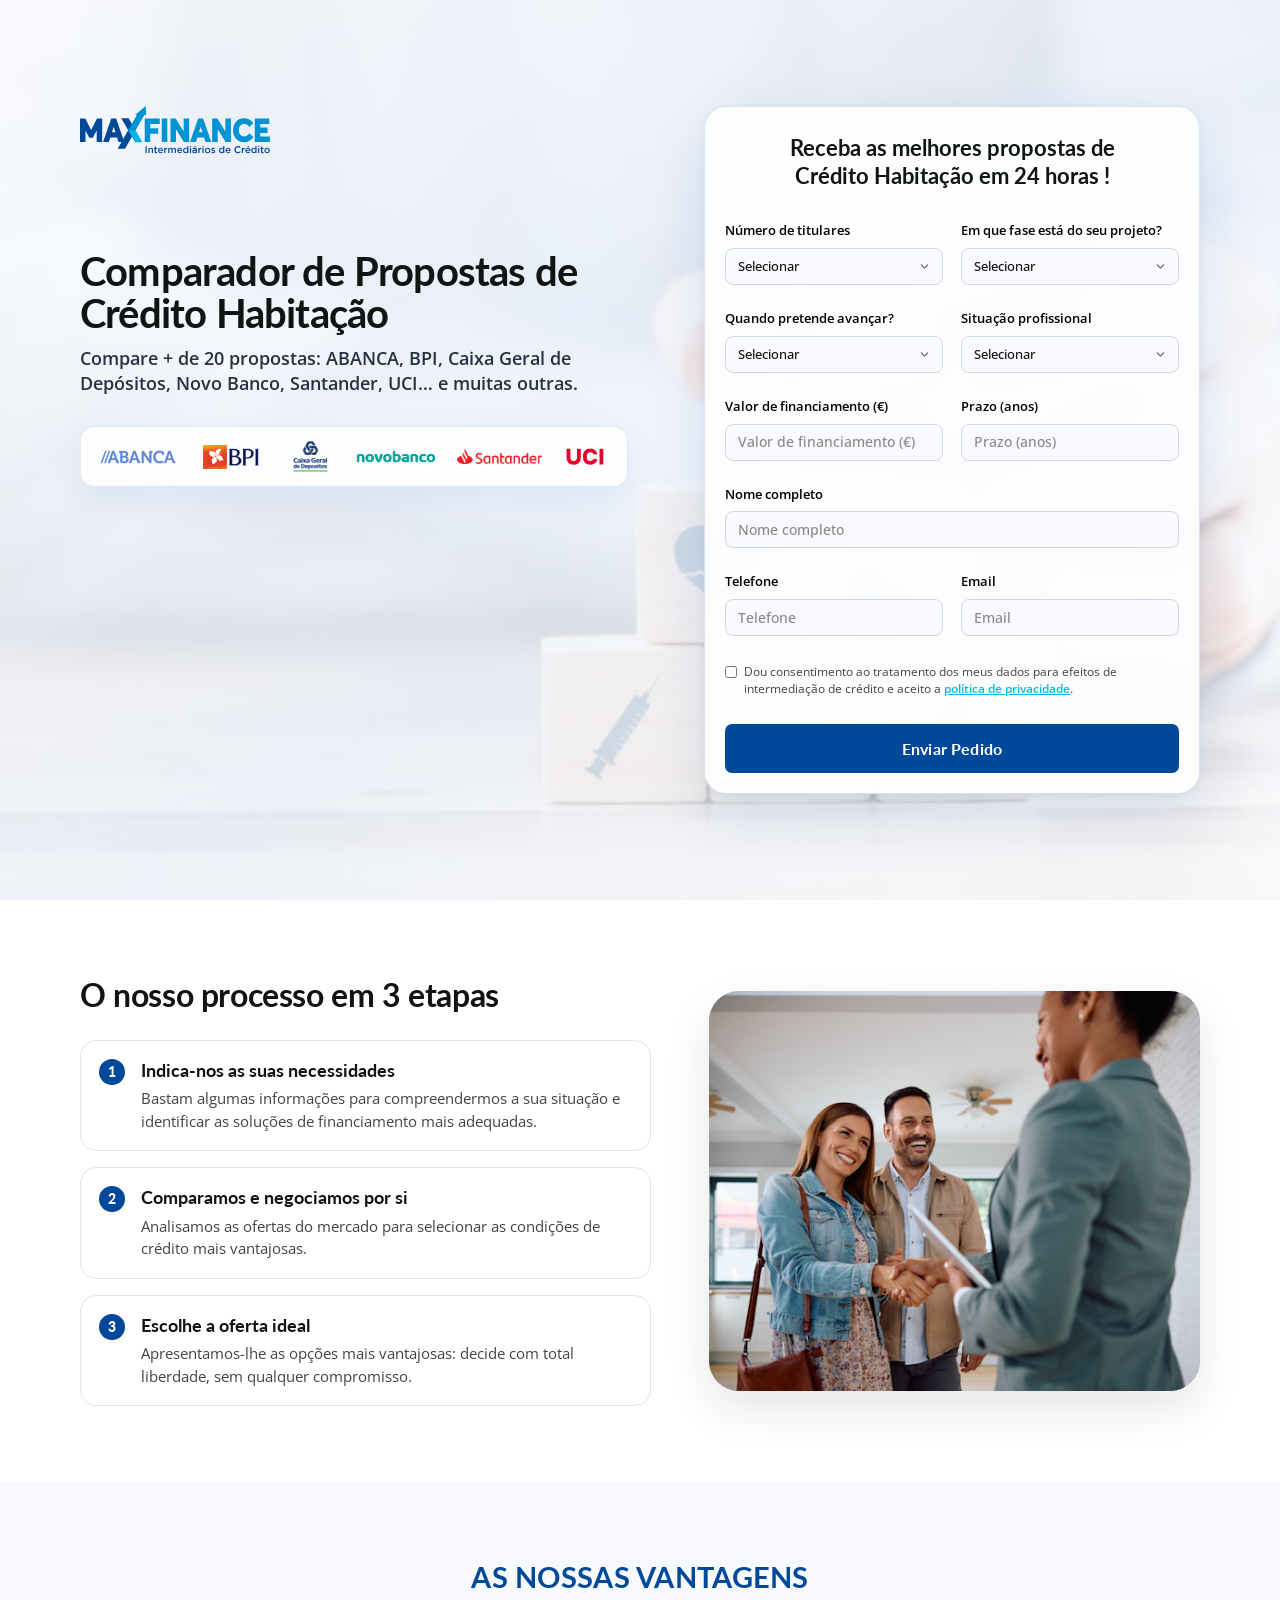
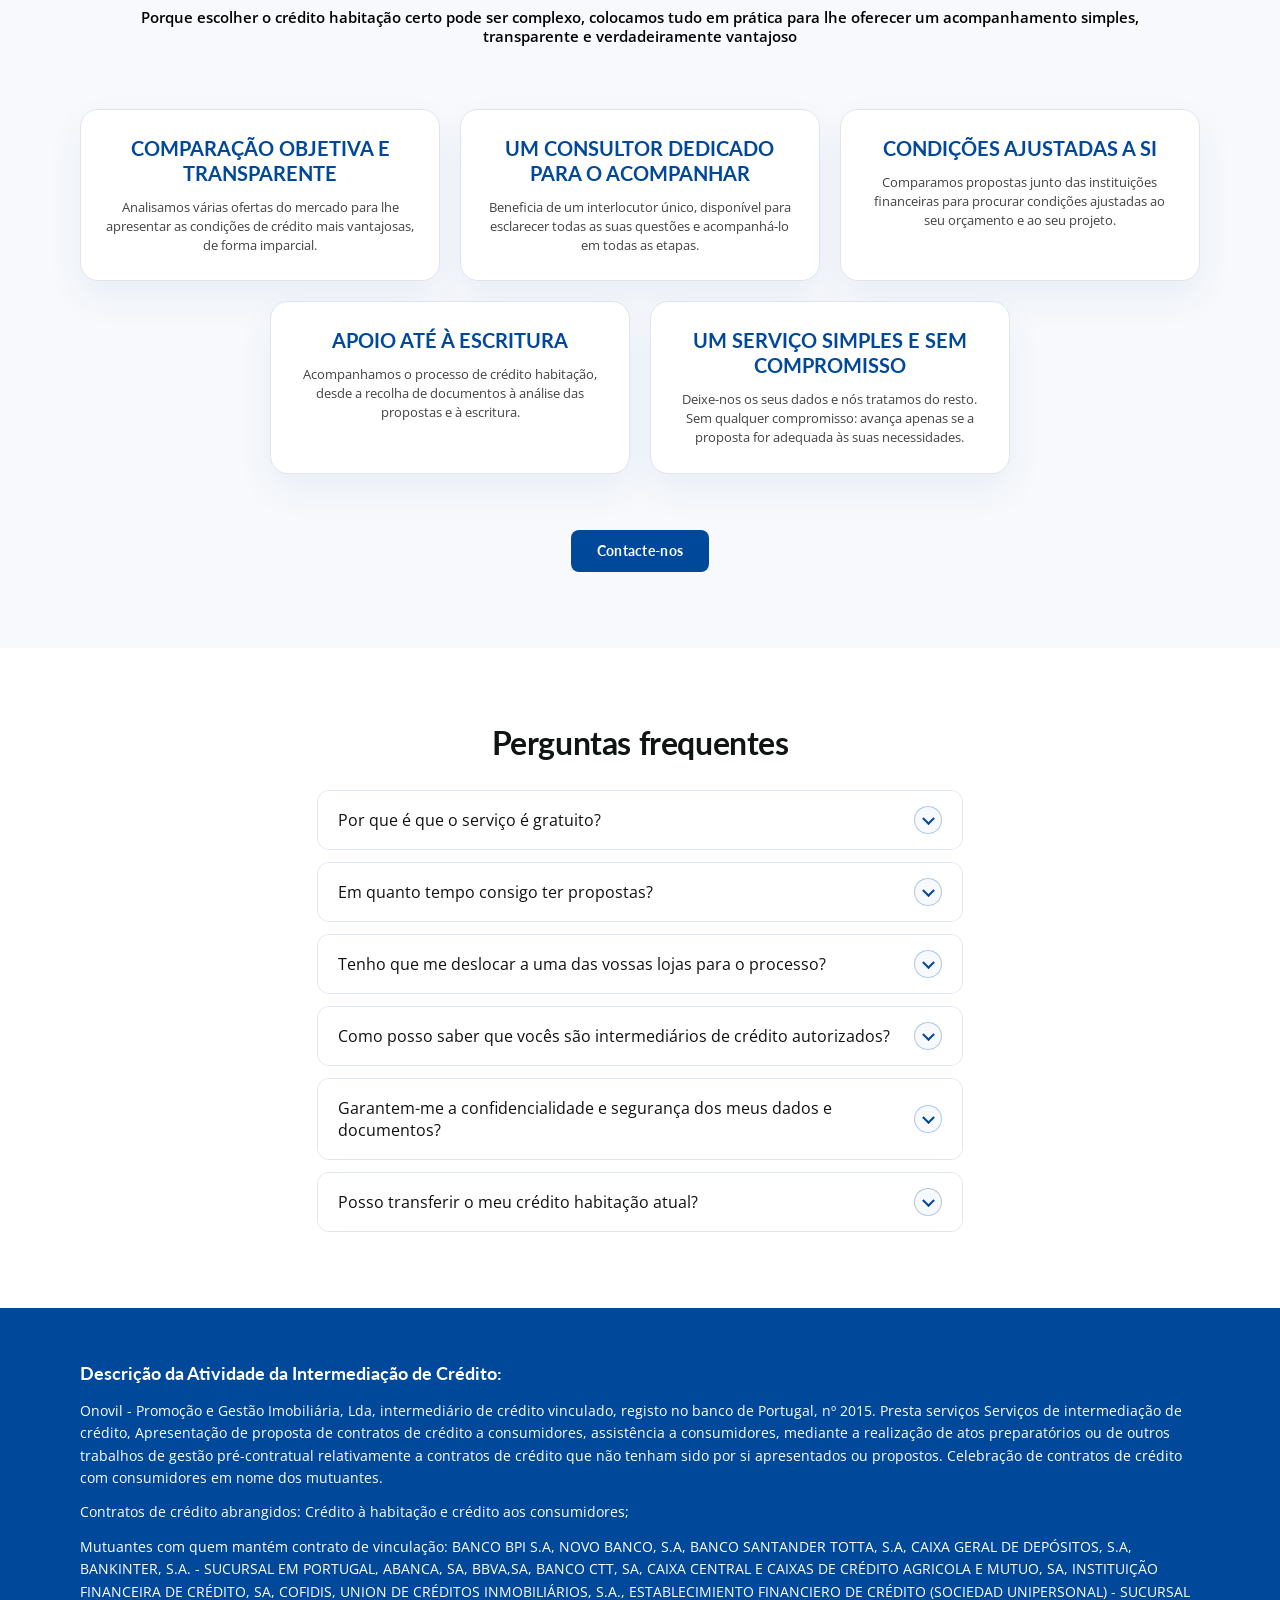
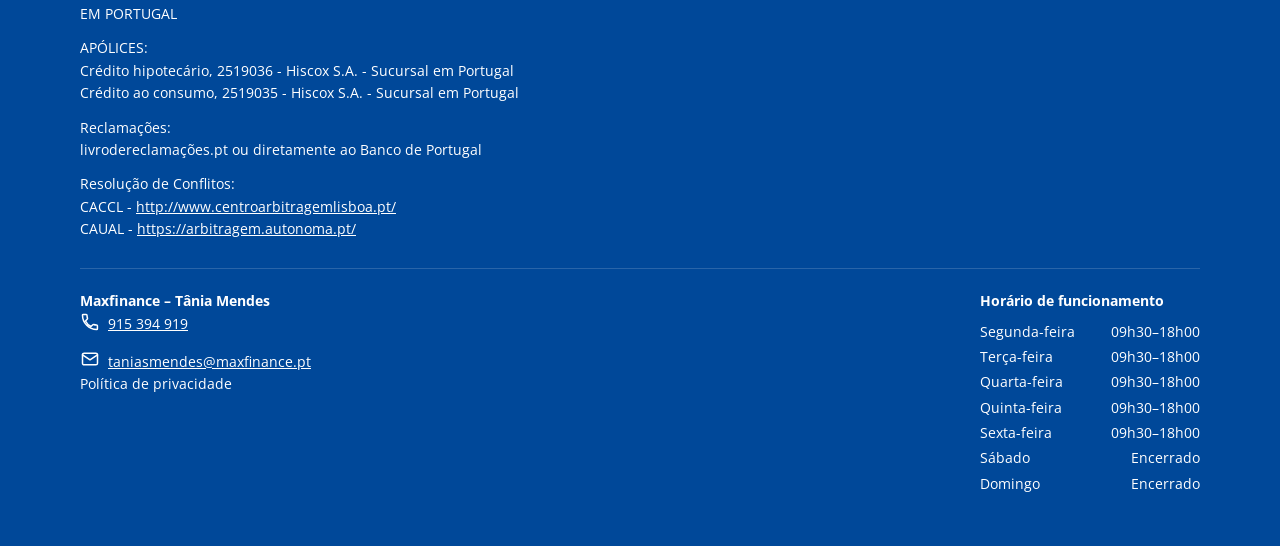
==== commit ddeb5892: "Reorder housing lead questions and remove credit objective" ====
--- a/habitacao-v2/index.html
+++ b/habitacao-v2/index.html
@@ -55,7 +55,7 @@
 
 <h2><span class="form-title-line">Receba as melhores propostas de</span><span class="form-title-line">Crédito Habitação em 24 horas !</span></h2><form name="maxfinancetaniahabitacao_qualificadas" method="POST" data-netlify="true" action="/habitacao/send.html" id="leadForm" novalidate>
 <input type="hidden" name="form-name" id="netlifyFormName" value="maxfinancetaniahabitacao_qualificadas" />
-<input type="hidden" name="gclid" /><input type="hidden" name="fbclid" /><input type="hidden" name="lead_score" /><input type="hidden" name="qualificacao" /><div class="form-row"><div class="form-group" ><label for="objetivo">Objetivo do crédito habitação</label><select id="objetivo" name="objetivo" required><option value="" selected disabled>Selecionar</option><option value="1ª habitação">1ª habitação</option><option value="2ª habitação">2ª habitação</option><option value="Transferência">Transferência</option><option value="Investimento">Investimento</option></select><small class="error-message"></small></div><div class="form-group" id="faseWrap"><label for="fase_imovel">Em que fase está do seu projeto?</label><select id="fase_imovel" name="fase_imovel" required><option value="" selected disabled>Selecionar</option><option value="Já tenho imóvel escolhido" data-weight="3">Já tenho imóvel escolhido</option><option value="Estou a visitar imóveis" data-weight="2">Estou a visitar imóveis</option><option value="Ainda a explorar opções" data-weight="1">Ainda a explorar opções</option><option value="Só quero mais informações" data-weight="0">Só quero mais informações</option></select><small class="error-message"></small></div></div><div class="form-row"><div class="form-group" id="motivoWrap" hidden><label for="motivo_transferencia">Motivo da transferência</label><select id="motivo_transferencia" name="motivo_transferencia" required><option value="" selected disabled>Selecionar</option><option value="Quero reduzir a prestação mensal" data-weight="3">Quero reduzir a prestação mensal</option><option value="Quero mudar para taxa fixa" data-weight="2">Quero mudar para taxa fixa</option><option value="Estou insatisfeito(a) com o banco atual" data-weight="2">Estou insatisfeito(a) com o banco atual</option><option value="Só quero comparar, sem urgência" data-weight="0">Só quero comparar, sem urgência</option></select><small class="error-message"></small></div><div class="form-group" ><label for="titulares">Número de titulares</label><select id="titulares" name="titulares" required><option value="" selected disabled>Selecionar</option><option value="1">1 titular</option><option value="2">2 titulares</option></select><small class="error-message"></small></div></div><div class="form-row"><div class="form-group" ><label for="valor_financiar">Valor de financiamento (€)</label><input id="valor_financiar" name="valor_financiar" type="number" placeholder="Valor de financiamento (€)" min="50000" max="1000000" step="1" inputmode="numeric" required /><small class="error-message"></small></div><div class="form-group" ><label for="prazo">Prazo (anos)</label><input id="prazo" name="prazo" type="number" placeholder="Prazo (anos)" min="5" max="40" step="1" inputmode="numeric" required /><small class="error-message"></small></div></div><div class="form-row"><div class="form-group" ><label for="situacao_profissional">Situação profissional</label><select id="situacao_profissional" name="situacao_profissional" required><option value="" selected disabled>Selecionar</option><option value="Efetivo">Efetivo</option><option value="Contrato a termo certo">Contrato a termo certo</option><option value="Independente">Independente</option><option value="Empresário">Empresário</option><option value="Reformado">Reformado</option><option value="Outra situação">Outra situação</option></select><small class="error-message"></small></div><div class="form-group" ><label for="timing">Quando pretende avançar?</label><select id="timing" name="timing" required><option value="" selected disabled>Selecionar</option><option value="Imediatamente, já tenho tudo pronto" data-weight="3">Imediatamente, já tenho tudo pronto</option><option value="Nos próximos 30 dias" data-weight="2">Nos próximos 30 dias</option><option value="Nos próximos 3 meses" data-weight="1">Nos próximos 3 meses</option><option value="Ainda estou só a planear" data-weight="0">Ainda estou só a planear</option></select><small class="error-message"></small></div></div><div class="form-group" id="outraWrap" hidden><label for="situacao_outra">Descreva a situação profissional</label><input id="situacao_outra" name="situacao_outra" type="text" placeholder="Descreva a situação profissional"  required /><small class="error-message"></small></div><div id="titular2Wrap" hidden><div class="form-group" ><label for="situacao_profissional2">Situação profissional do 2º titular</label><select id="situacao_profissional2" name="situacao_profissional2">
+<input type="hidden" name="gclid" /><input type="hidden" name="fbclid" /><input type="hidden" name="lead_score" /><input type="hidden" name="qualificacao" /><div class="form-row"><div class="form-group" ><label for="titulares">Número de titulares</label><select id="titulares" name="titulares" required><option value="" selected disabled>Selecionar</option><option value="1">1 titular</option><option value="2">2 titulares</option></select><small class="error-message"></small></div><div class="form-group" id="faseWrap"><label for="fase_imovel">Em que fase está do seu projeto?</label><select id="fase_imovel" name="fase_imovel" required><option value="" selected disabled>Selecionar</option><option value="Já tenho imóvel escolhido" data-weight="3">Já tenho imóvel escolhido</option><option value="Estou a visitar imóveis" data-weight="2">Estou a visitar imóveis</option><option value="Ainda a explorar opções" data-weight="1">Ainda a explorar opções</option><option value="Só quero mais informações" data-weight="0">Só quero mais informações</option></select><small class="error-message"></small></div></div><div class="form-row"><div class="form-group" ><label for="timing">Quando pretende avançar?</label><select id="timing" name="timing" required><option value="" selected disabled>Selecionar</option><option value="Imediatamente, já tenho tudo pronto" data-weight="3">Imediatamente, já tenho tudo pronto</option><option value="Nos próximos 30 dias" data-weight="2">Nos próximos 30 dias</option><option value="Nos próximos 3 meses" data-weight="1">Nos próximos 3 meses</option><option value="Ainda estou só a planear" data-weight="0">Ainda estou só a planear</option></select><small class="error-message"></small></div><div class="form-group" ><label for="situacao_profissional">Situação profissional</label><select id="situacao_profissional" name="situacao_profissional" required><option value="" selected disabled>Selecionar</option><option value="Efetivo">Efetivo</option><option value="Contrato a termo certo">Contrato a termo certo</option><option value="Independente">Independente</option><option value="Empresário">Empresário</option><option value="Reformado">Reformado</option><option value="Outra situação">Outra situação</option></select><small class="error-message"></small></div></div><div class="form-row"><div class="form-group" ><label for="valor_financiar">Valor de financiamento (€)</label><input id="valor_financiar" name="valor_financiar" type="number" placeholder="Valor de financiamento (€)" min="50000" max="1000000" step="1" inputmode="numeric" required /><small class="error-message"></small></div><div class="form-group" ><label for="prazo">Prazo (anos)</label><input id="prazo" name="prazo" type="number" placeholder="Prazo (anos)" min="5" max="40" step="1" inputmode="numeric" required /><small class="error-message"></small></div></div><div class="form-group" id="outraWrap" hidden><label for="situacao_outra">Descreva a situação profissional</label><input id="situacao_outra" name="situacao_outra" type="text" placeholder="Descreva a situação profissional"  required /><small class="error-message"></small></div><div id="titular2Wrap" hidden><div class="form-group" ><label for="situacao_profissional2">Situação profissional do 2º titular</label><select id="situacao_profissional2" name="situacao_profissional2">
                     <option value="" disabled selected>Selecionar</option>
                     <option value="Efetivo">Efetivo</option>
                     <option value="Contrato a termo certo">Contrato a termo certo</option>
@@ -69,9 +69,7 @@
               </div>
               <small class="error-message checkbox-error"></small><button type="submit" class="submit-btn">Enviar Pedido</button></form><form name="maxfinancetaniahabitacao_nao_qualificadas" method="POST" data-netlify="true" action="/habitacao/out.html" hidden aria-hidden="true">
             <input type="hidden" name="form-name" value="maxfinancetaniahabitacao_nao_qualificadas" />
-            <input name="objetivo" />
             <input name="fase_imovel" />
-            <input name="motivo_transferencia" />
             <input name="titulares" />
             <input name="valor_financiar" />
             <input name="prazo" />
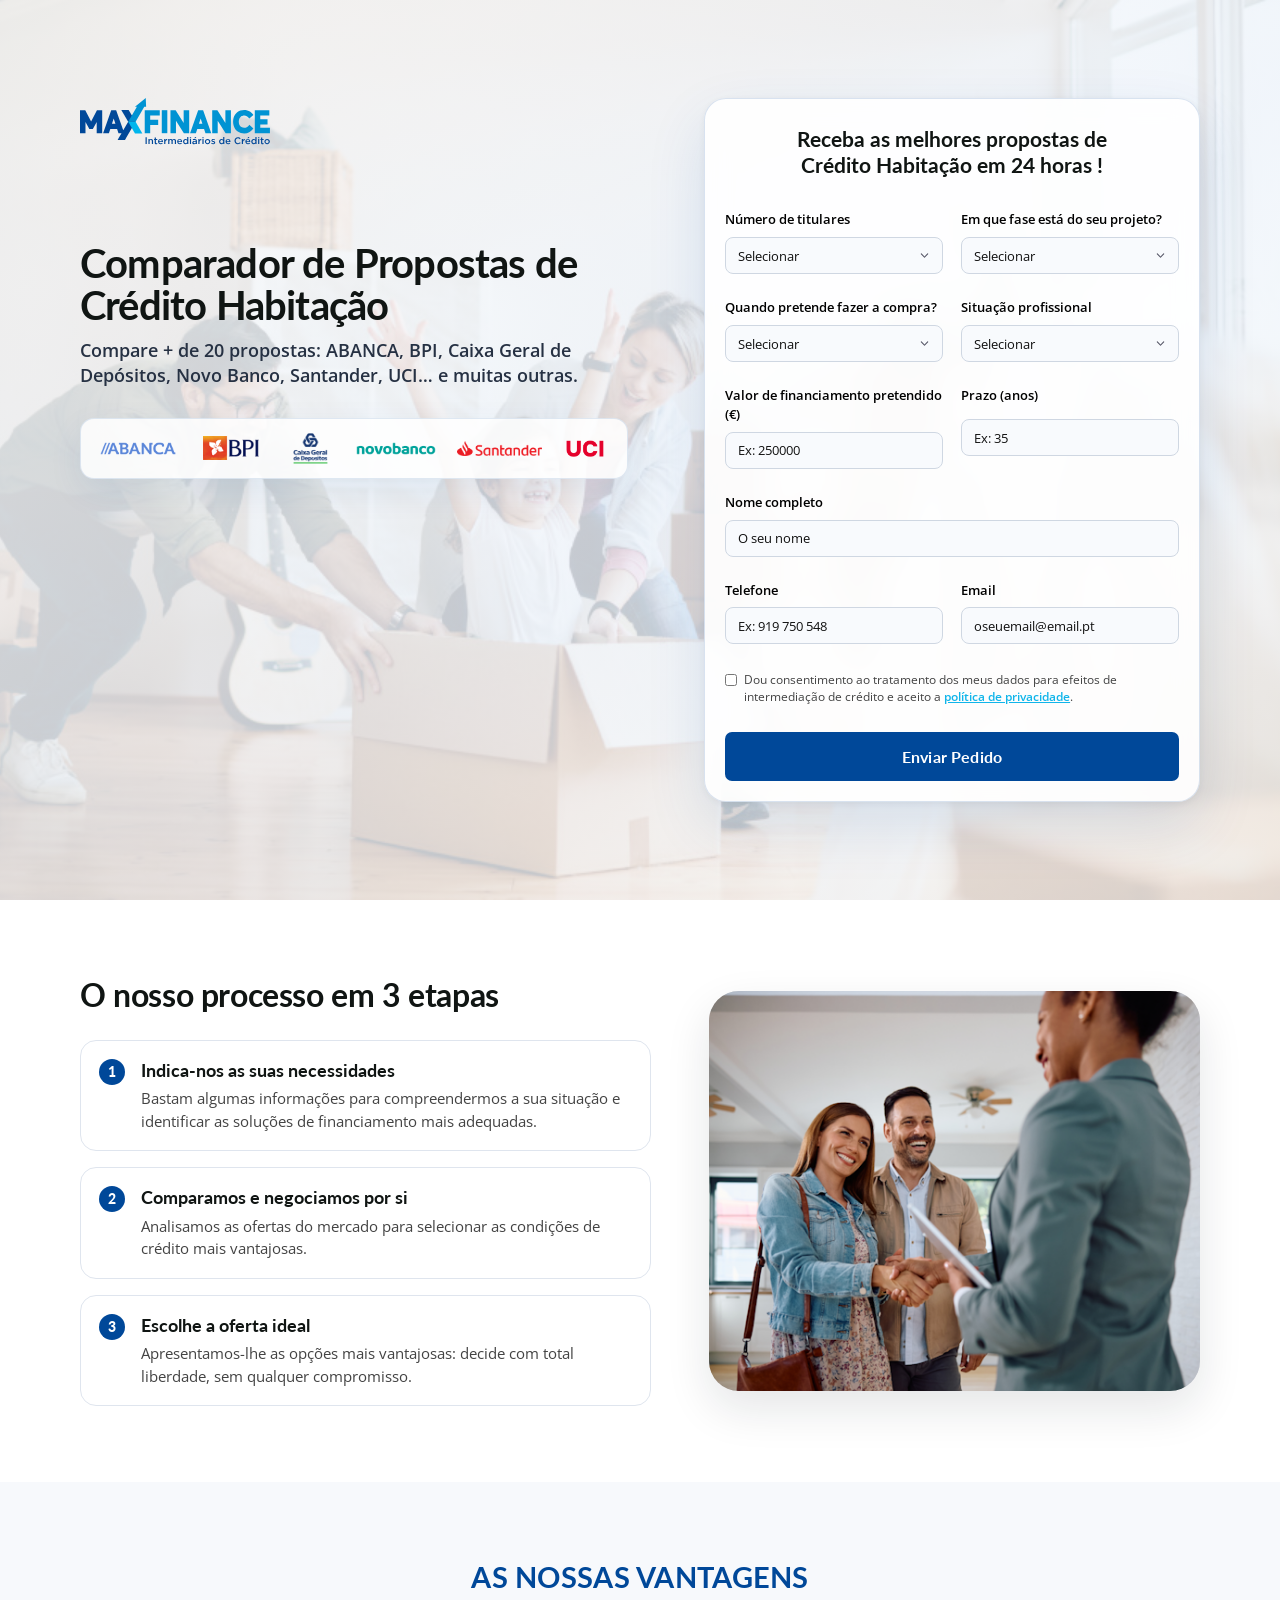
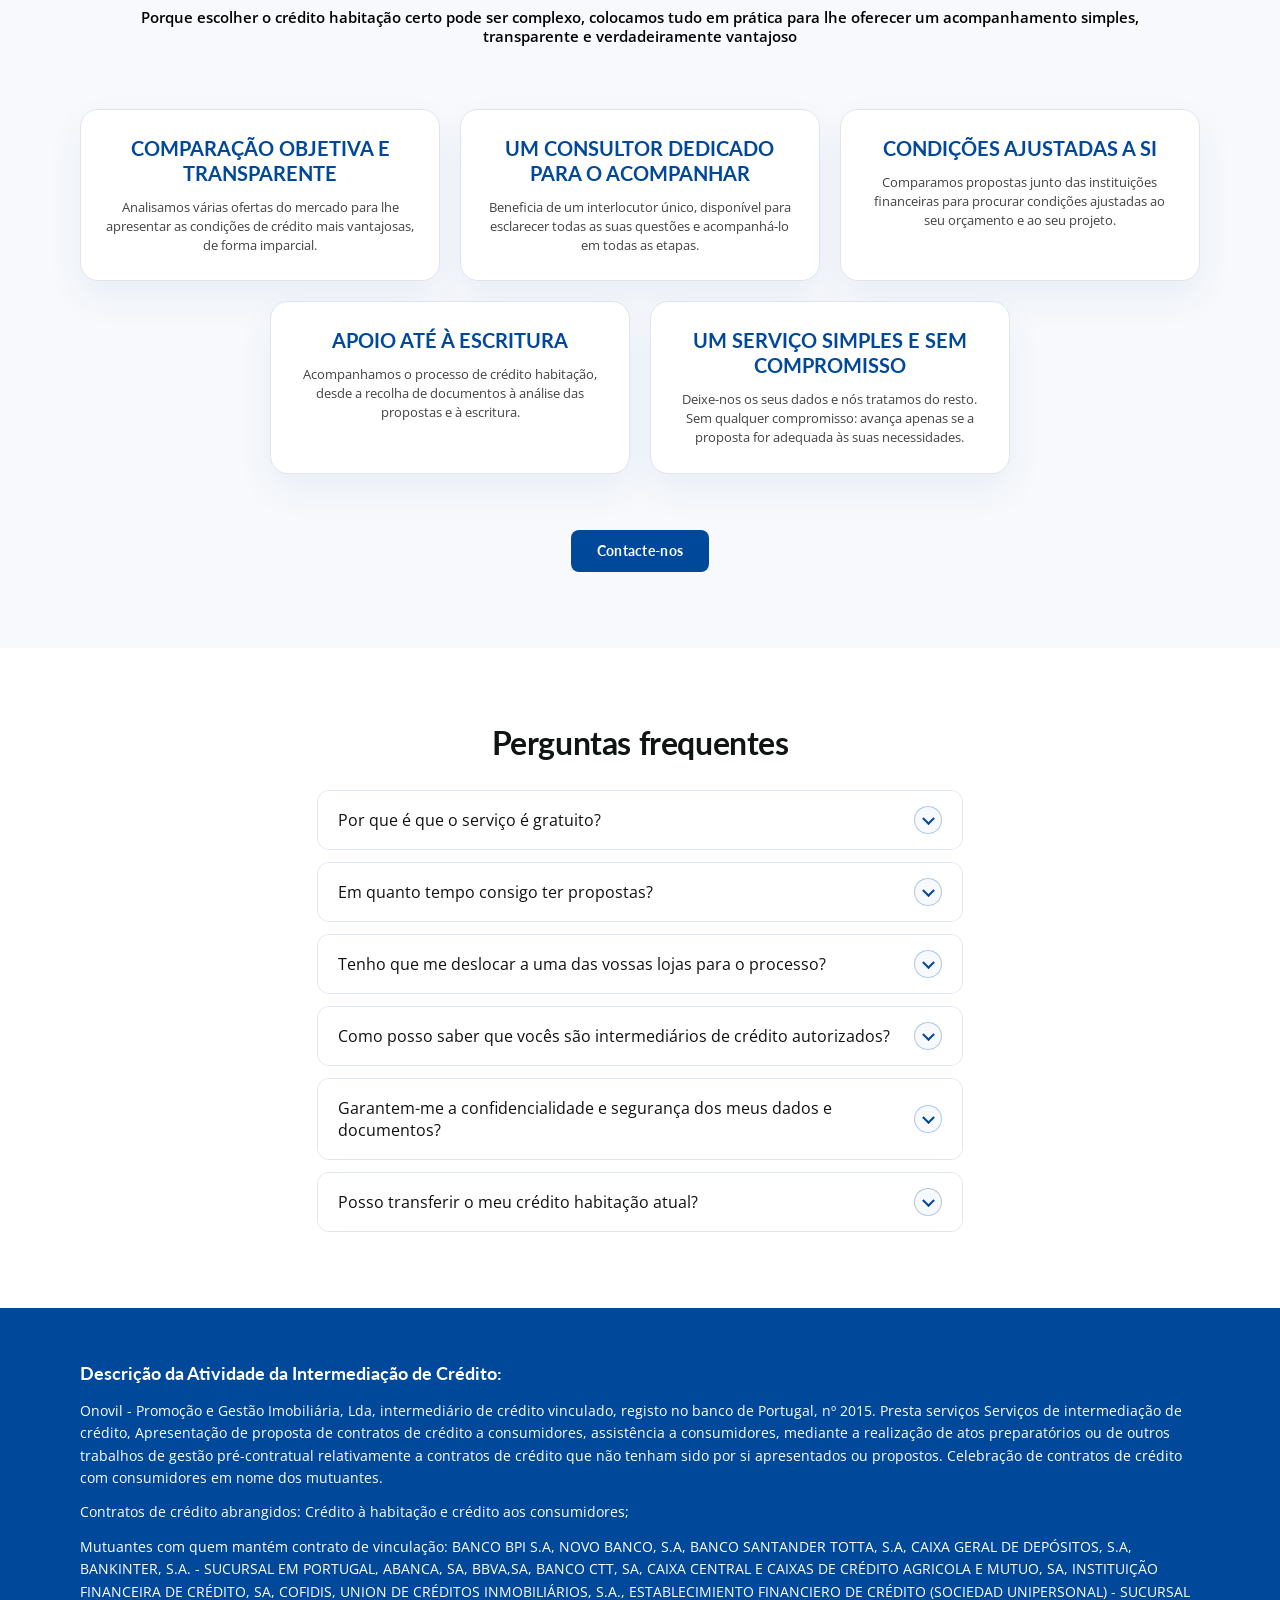
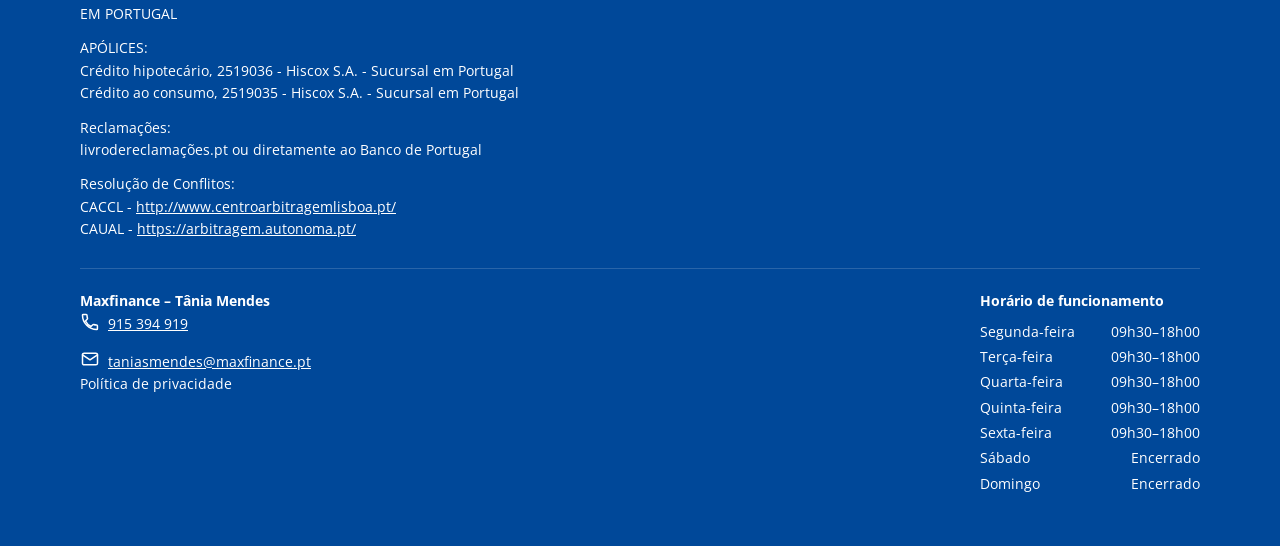
==== commit 2aed4a22: "Refine housing landing background and responsive form" ====
--- a/habitacao-v2/index.html
+++ b/habitacao-v2/index.html
@@ -55,7 +55,7 @@
 
 <h2><span class="form-title-line">Receba as melhores propostas de</span><span class="form-title-line">Crédito Habitação em 24 horas !</span></h2><form name="maxfinancetaniahabitacao_qualificadas" method="POST" data-netlify="true" action="/habitacao/send.html" id="leadForm" novalidate>
 <input type="hidden" name="form-name" id="netlifyFormName" value="maxfinancetaniahabitacao_qualificadas" />
-<input type="hidden" name="gclid" /><input type="hidden" name="fbclid" /><input type="hidden" name="lead_score" /><input type="hidden" name="qualificacao" /><div class="form-row"><div class="form-group" ><label for="titulares">Número de titulares</label><select id="titulares" name="titulares" required><option value="" selected disabled>Selecionar</option><option value="1">1 titular</option><option value="2">2 titulares</option></select><small class="error-message"></small></div><div class="form-group" id="faseWrap"><label for="fase_imovel">Em que fase está do seu projeto?</label><select id="fase_imovel" name="fase_imovel" required><option value="" selected disabled>Selecionar</option><option value="Já tenho imóvel escolhido" data-weight="3">Já tenho imóvel escolhido</option><option value="Estou a visitar imóveis" data-weight="2">Estou a visitar imóveis</option><option value="Ainda a explorar opções" data-weight="1">Ainda a explorar opções</option><option value="Só quero mais informações" data-weight="0">Só quero mais informações</option></select><small class="error-message"></small></div></div><div class="form-row"><div class="form-group" ><label for="timing">Quando pretende avançar?</label><select id="timing" name="timing" required><option value="" selected disabled>Selecionar</option><option value="Imediatamente, já tenho tudo pronto" data-weight="3">Imediatamente, já tenho tudo pronto</option><option value="Nos próximos 30 dias" data-weight="2">Nos próximos 30 dias</option><option value="Nos próximos 3 meses" data-weight="1">Nos próximos 3 meses</option><option value="Ainda estou só a planear" data-weight="0">Ainda estou só a planear</option></select><small class="error-message"></small></div><div class="form-group" ><label for="situacao_profissional">Situação profissional</label><select id="situacao_profissional" name="situacao_profissional" required><option value="" selected disabled>Selecionar</option><option value="Efetivo">Efetivo</option><option value="Contrato a termo certo">Contrato a termo certo</option><option value="Independente">Independente</option><option value="Empresário">Empresário</option><option value="Reformado">Reformado</option><option value="Outra situação">Outra situação</option></select><small class="error-message"></small></div></div><div class="form-row"><div class="form-group" ><label for="valor_financiar">Valor de financiamento (€)</label><input id="valor_financiar" name="valor_financiar" type="number" placeholder="Valor de financiamento (€)" min="50000" max="1000000" step="1" inputmode="numeric" required /><small class="error-message"></small></div><div class="form-group" ><label for="prazo">Prazo (anos)</label><input id="prazo" name="prazo" type="number" placeholder="Prazo (anos)" min="5" max="40" step="1" inputmode="numeric" required /><small class="error-message"></small></div></div><div class="form-group" id="outraWrap" hidden><label for="situacao_outra">Descreva a situação profissional</label><input id="situacao_outra" name="situacao_outra" type="text" placeholder="Descreva a situação profissional"  required /><small class="error-message"></small></div><div id="titular2Wrap" hidden><div class="form-group" ><label for="situacao_profissional2">Situação profissional do 2º titular</label><select id="situacao_profissional2" name="situacao_profissional2">
+<input type="hidden" name="gclid" /><input type="hidden" name="fbclid" /><input type="hidden" name="lead_score" /><input type="hidden" name="qualificacao" /><div class="form-row"><div class="form-group" ><label for="titulares">Número de titulares</label><select id="titulares" name="titulares" required><option value="" selected disabled>Selecionar</option><option value="1">1 titular</option><option value="2">2 titulares</option></select><small class="error-message"></small></div><div class="form-group" id="faseWrap"><label for="fase_imovel">Em que fase está do seu projeto?</label><select id="fase_imovel" name="fase_imovel" required><option value="" selected disabled>Selecionar</option><option value="Já tenho imóvel escolhido" data-weight="3">Já tenho imóvel escolhido</option><option value="Estou a visitar imóveis" data-weight="2">Estou a visitar imóveis</option><option value="Ainda a explorar opções" data-weight="1">Ainda a explorar opções</option><option value="Só quero mais informações" data-weight="0">Só quero mais informações</option></select><small class="error-message"></small></div></div><div class="form-row"><div class="form-group" ><label for="timing">Quando pretende fazer a compra?</label><select id="timing" name="timing" required><option value="" selected disabled>Selecionar</option><option value="Imediatamente, já tenho tudo pronto" data-weight="3">Imediatamente, já tenho tudo pronto</option><option value="Nos próximos 30 dias" data-weight="2">Nos próximos 30 dias</option><option value="Nos próximos 3 meses" data-weight="1">Nos próximos 3 meses</option><option value="Ainda estou só a planear" data-weight="0">Ainda estou só a planear</option></select><small class="error-message"></small></div><div class="form-group" ><label for="situacao_profissional">Situação profissional</label><select id="situacao_profissional" name="situacao_profissional" required><option value="" selected disabled>Selecionar</option><option value="Efetivo">Efetivo</option><option value="Contrato a termo certo">Contrato a termo certo</option><option value="Independente">Independente</option><option value="Empresário">Empresário</option><option value="Reformado">Reformado</option><option value="Outra situação">Outra situação</option></select><small class="error-message"></small></div></div><div class="form-group" id="outraWrap" hidden><label for="situacao_outra">Descreva a situação profissional</label><input id="situacao_outra" name="situacao_outra" type="text" placeholder="Descreva a situação profissional"  required /><small class="error-message"></small></div><div id="titular2Wrap" hidden><div class="form-group" ><label for="situacao_profissional2">Situação profissional do 2º titular</label><select id="situacao_profissional2" name="situacao_profissional2">
                     <option value="" disabled selected>Selecionar</option>
                     <option value="Efetivo">Efetivo</option>
                     <option value="Contrato a termo certo">Contrato a termo certo</option>
@@ -63,7 +63,7 @@
                     <option value="Empresário">Empresário</option>
                     <option value="Reformado">Reformado</option>
                     <option value="Outra situação">Outra situação</option>
-                  </select><small class="error-message"></small></div><div class="form-group" id="outra2Wrap" hidden><label for="situacao_outra2">Descreva a situação do 2º titular</label><input id="situacao_outra2" name="situacao_outra2" type="text" placeholder="Descreva a situação do 2º titular"  required /><small class="error-message"></small></div></div><div class="form-group" ><label for="nome">Nome completo</label><input id="nome" name="nome" type="text" placeholder="Nome completo"  required /><small class="error-message"></small></div><div class="form-row"><div class="form-group" ><label for="telefone">Telefone</label><input id="telefone" name="telefone" type="tel" placeholder="Telefone"  required /><small class="error-message"></small></div><div class="form-group" ><label for="email">Email</label><input id="email" name="email" type="email" placeholder="Email"  required /><small class="error-message"></small></div></div><div class="checkbox-group">
+                  </select><small class="error-message"></small></div><div class="form-group" id="outra2Wrap" hidden><label for="situacao_outra2">Descreva a situação do 2º titular</label><input id="situacao_outra2" name="situacao_outra2" type="text" placeholder="Descreva a situação do 2º titular"  required /><small class="error-message"></small></div></div><div class="form-row"><div class="form-group" ><label for="valor_financiar">Valor de financiamento pretendido (€)</label><input id="valor_financiar" name="valor_financiar" type="number" placeholder="Ex: 250000" min="50000" max="1000000" step="1" inputmode="numeric" required /><small class="error-message"></small></div><div class="form-group" ><label for="prazo">Prazo (anos)</label><input id="prazo" name="prazo" type="number" placeholder="Ex: 35" min="5" max="40" step="1" inputmode="numeric" required /><small class="error-message"></small></div></div><div class="form-group" ><label for="nome">Nome completo</label><input id="nome" name="nome" type="text" placeholder="O seu nome"  required /><small class="error-message"></small></div><div class="form-row"><div class="form-group" ><label for="telefone">Telefone</label><input id="telefone" name="telefone" type="tel" placeholder="Ex: 919 750 548"  required /><small class="error-message"></small></div><div class="form-group" ><label for="email">Email</label><input id="email" name="email" type="email" placeholder="oseuemail@email.pt"  required /><small class="error-message"></small></div></div><div class="checkbox-group">
                 <input type="checkbox" id="consentimento" name="consentimento" required />
                 <label for="consentimento">Dou consentimento ao tratamento dos meus dados para efeitos de intermediação de crédito e aceito a <a href="https://www.maxfinance.pt/pt-pt/credito-habitacao" target="_blank" rel="noopener" class="consent-link">política de privacidade</a>.</label>
               </div>
--- a/habitacao-v2/style.css
+++ b/habitacao-v2/style.css
@@ -37,7 +37,7 @@
       rgba(240,244,250,0.82) 55%,
       rgba(255,255,255,0.76) 100%
     ),
-    url('telechargement.jfif') center 40% / cover no-repeat;
+    url('hero-bg.jpg') center 40% / cover no-repeat;
   position:relative;
   overflow:hidden;
 }
@@ -334,7 +334,7 @@
         rgba(255,255,255,0.80) 0%,
         rgba(236,242,250,0.63) 100%
       ),
-      url('telechargement.jfif') 58% 60% / cover no-repeat;
+      url('hero-bg.jpg') 58% 60% / cover no-repeat;
   }
   .hero::before{display:none}
   .hero-logo{width:90px}
@@ -975,3 +975,70 @@
   #leadForm .form-row { grid-template-columns: minmax(0, 1fr); gap: 4px; }
   #leadForm input:not([type="checkbox"]):not([type="hidden"]), #leadForm select { font-size: 16px; height: 42px; }
 }
+
+/* Quintela mobile form: questions inside controls instead of visible labels. */
+@media (max-width: 720px) {
+  #leadForm .form-group label { display: none; }
+  #leadForm input:not([type="checkbox"]):not([type="hidden"]), #leadForm select {
+    height: 37px;
+    text-align: center;
+    font-size: 16px;
+    font-weight: 300;
+    border-color: #9c9c9c;
+  }
+  #leadForm select { text-align-last: center; }
+  #leadForm input::placeholder { color: #000; opacity: 1; }
+  #leadForm .checkbox-group label { display: inline; }
+}
+
+/* Keep the mobile form heading on exactly two lines. */
+@media (max-width: 720px) {
+  .form-card h2 {
+    font-size: clamp(12px, 4.1vw, 20px);
+    line-height: 1.3;
+    letter-spacing: -0.2px;
+  }
+  .form-card h2 .form-title-line { display: block; white-space: nowrap; }
+}
+
+/* Shared typography for every form control and its placeholder. */
+#leadForm { --field-font-size: 13px; }
+#leadForm input:not([type="checkbox"]):not([type="hidden"]),
+#leadForm select,
+#leadForm select option {
+  font-family: "Open Sans", Arial, sans-serif;
+  font-size: var(--field-font-size);
+  font-weight: 400;
+  font-style: normal;
+  letter-spacing: normal;
+}
+#leadForm input::placeholder {
+  font-family: inherit;
+  font-size: inherit;
+  font-weight: inherit;
+  font-style: inherit;
+  letter-spacing: inherit;
+  color: #111;
+  opacity: 1;
+}
+@media (max-width: 720px) {
+  #leadForm { --field-font-size: 15px; }
+}
+
+/* Use more of the card width for the mobile title. */
+@media (max-width: 720px) {
+  .form-card h2 {
+    width: calc(100% + 20px);
+    max-width: none;
+    margin-left: -10px;
+    margin-right: -10px;
+    font-size: 22px;
+    line-height: 1.3;
+    letter-spacing: -0.2px;
+  }
+  .form-card h2 .form-title-line { white-space: nowrap; }
+}
+
+/* Slightly smaller form heading. */
+.form-card h2 { font-size: 21px; }
+@media (max-width: 720px) { .form-card h2 { font-size: 20px; } }
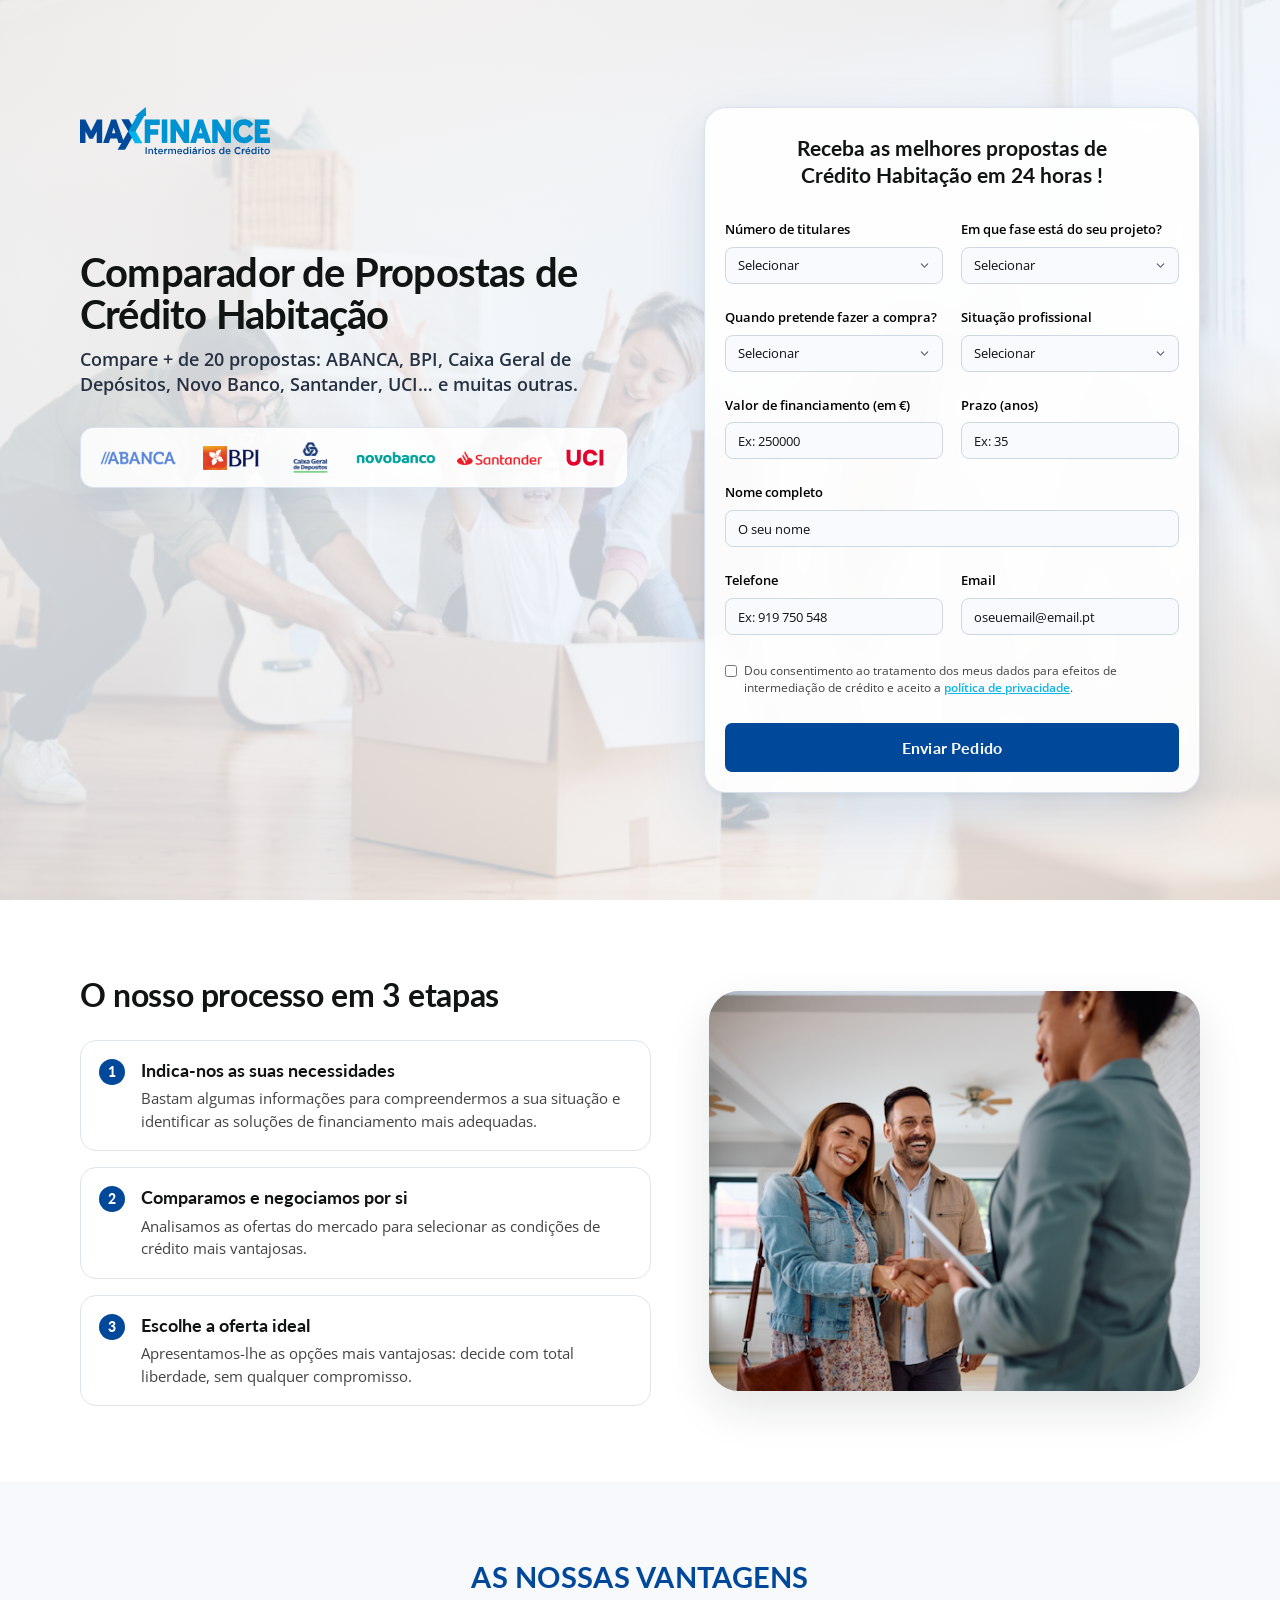
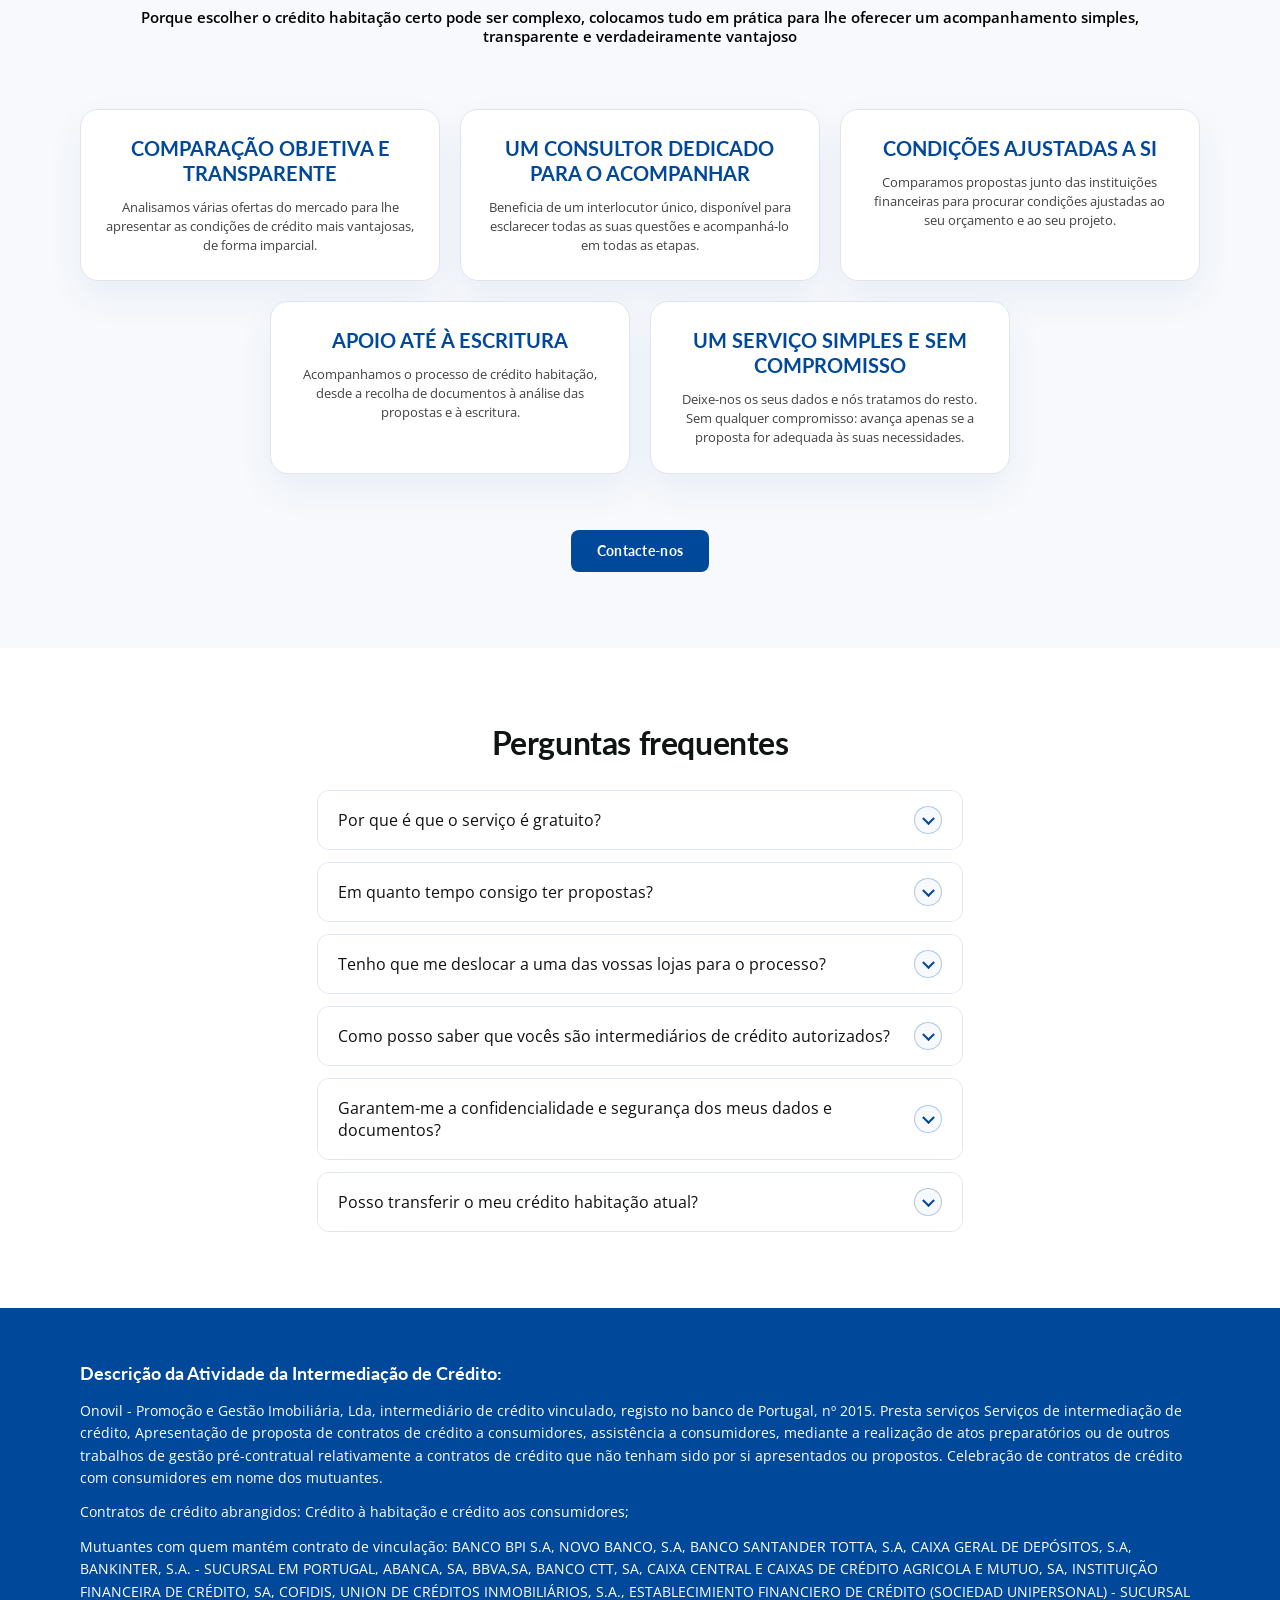
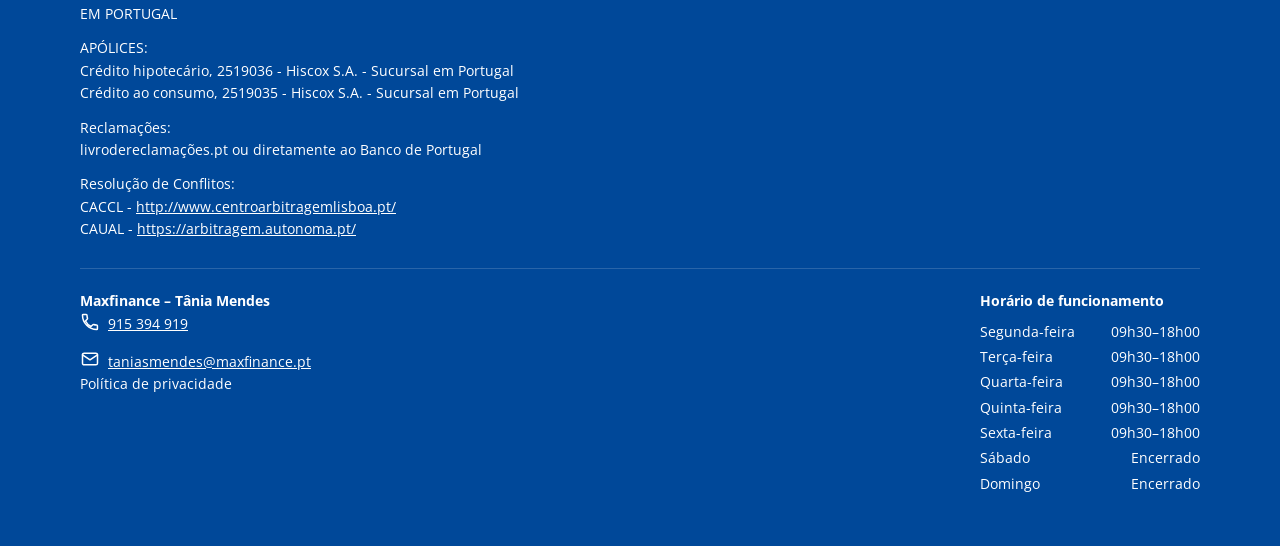
==== commit fb249020: "Adjust desktop financing amount label" ====
--- a/habitacao-v2/index.html
+++ b/habitacao-v2/index.html
@@ -63,7 +63,7 @@
                     <option value="Empresário">Empresário</option>
                     <option value="Reformado">Reformado</option>
                     <option value="Outra situação">Outra situação</option>
-                  </select><small class="error-message"></small></div><div class="form-group" id="outra2Wrap" hidden><label for="situacao_outra2">Descreva a situação do 2º titular</label><input id="situacao_outra2" name="situacao_outra2" type="text" placeholder="Descreva a situação do 2º titular"  required /><small class="error-message"></small></div></div><div class="form-row"><div class="form-group" ><label for="valor_financiar">Valor de financiamento pretendido (€)</label><input id="valor_financiar" name="valor_financiar" type="number" placeholder="Ex: 250000" min="50000" max="1000000" step="1" inputmode="numeric" required /><small class="error-message"></small></div><div class="form-group" ><label for="prazo">Prazo (anos)</label><input id="prazo" name="prazo" type="number" placeholder="Ex: 35" min="5" max="40" step="1" inputmode="numeric" required /><small class="error-message"></small></div></div><div class="form-group" ><label for="nome">Nome completo</label><input id="nome" name="nome" type="text" placeholder="O seu nome"  required /><small class="error-message"></small></div><div class="form-row"><div class="form-group" ><label for="telefone">Telefone</label><input id="telefone" name="telefone" type="tel" placeholder="Ex: 919 750 548"  required /><small class="error-message"></small></div><div class="form-group" ><label for="email">Email</label><input id="email" name="email" type="email" placeholder="oseuemail@email.pt"  required /><small class="error-message"></small></div></div><div class="checkbox-group">
+                  </select><small class="error-message"></small></div><div class="form-group" id="outra2Wrap" hidden><label for="situacao_outra2">Descreva a situação do 2º titular</label><input id="situacao_outra2" name="situacao_outra2" type="text" placeholder="Descreva a situação do 2º titular"  required /><small class="error-message"></small></div></div><div class="form-row"><div class="form-group" ><label for="valor_financiar">Valor de financiamento (em €)</label><input id="valor_financiar" name="valor_financiar" type="number" placeholder="Ex: 250000" min="50000" max="1000000" step="1" inputmode="numeric" required /><small class="error-message"></small></div><div class="form-group" ><label for="prazo">Prazo (anos)</label><input id="prazo" name="prazo" type="number" placeholder="Ex: 35" min="5" max="40" step="1" inputmode="numeric" required /><small class="error-message"></small></div></div><div class="form-group" ><label for="nome">Nome completo</label><input id="nome" name="nome" type="text" placeholder="O seu nome"  required /><small class="error-message"></small></div><div class="form-row"><div class="form-group" ><label for="telefone">Telefone</label><input id="telefone" name="telefone" type="tel" placeholder="Ex: 919 750 548"  required /><small class="error-message"></small></div><div class="form-group" ><label for="email">Email</label><input id="email" name="email" type="email" placeholder="oseuemail@email.pt"  required /><small class="error-message"></small></div></div><div class="checkbox-group">
                 <input type="checkbox" id="consentimento" name="consentimento" required />
                 <label for="consentimento">Dou consentimento ao tratamento dos meus dados para efeitos de intermediação de crédito e aceito a <a href="https://www.maxfinance.pt/pt-pt/credito-habitacao" target="_blank" rel="noopener" class="consent-link">política de privacidade</a>.</label>
               </div>
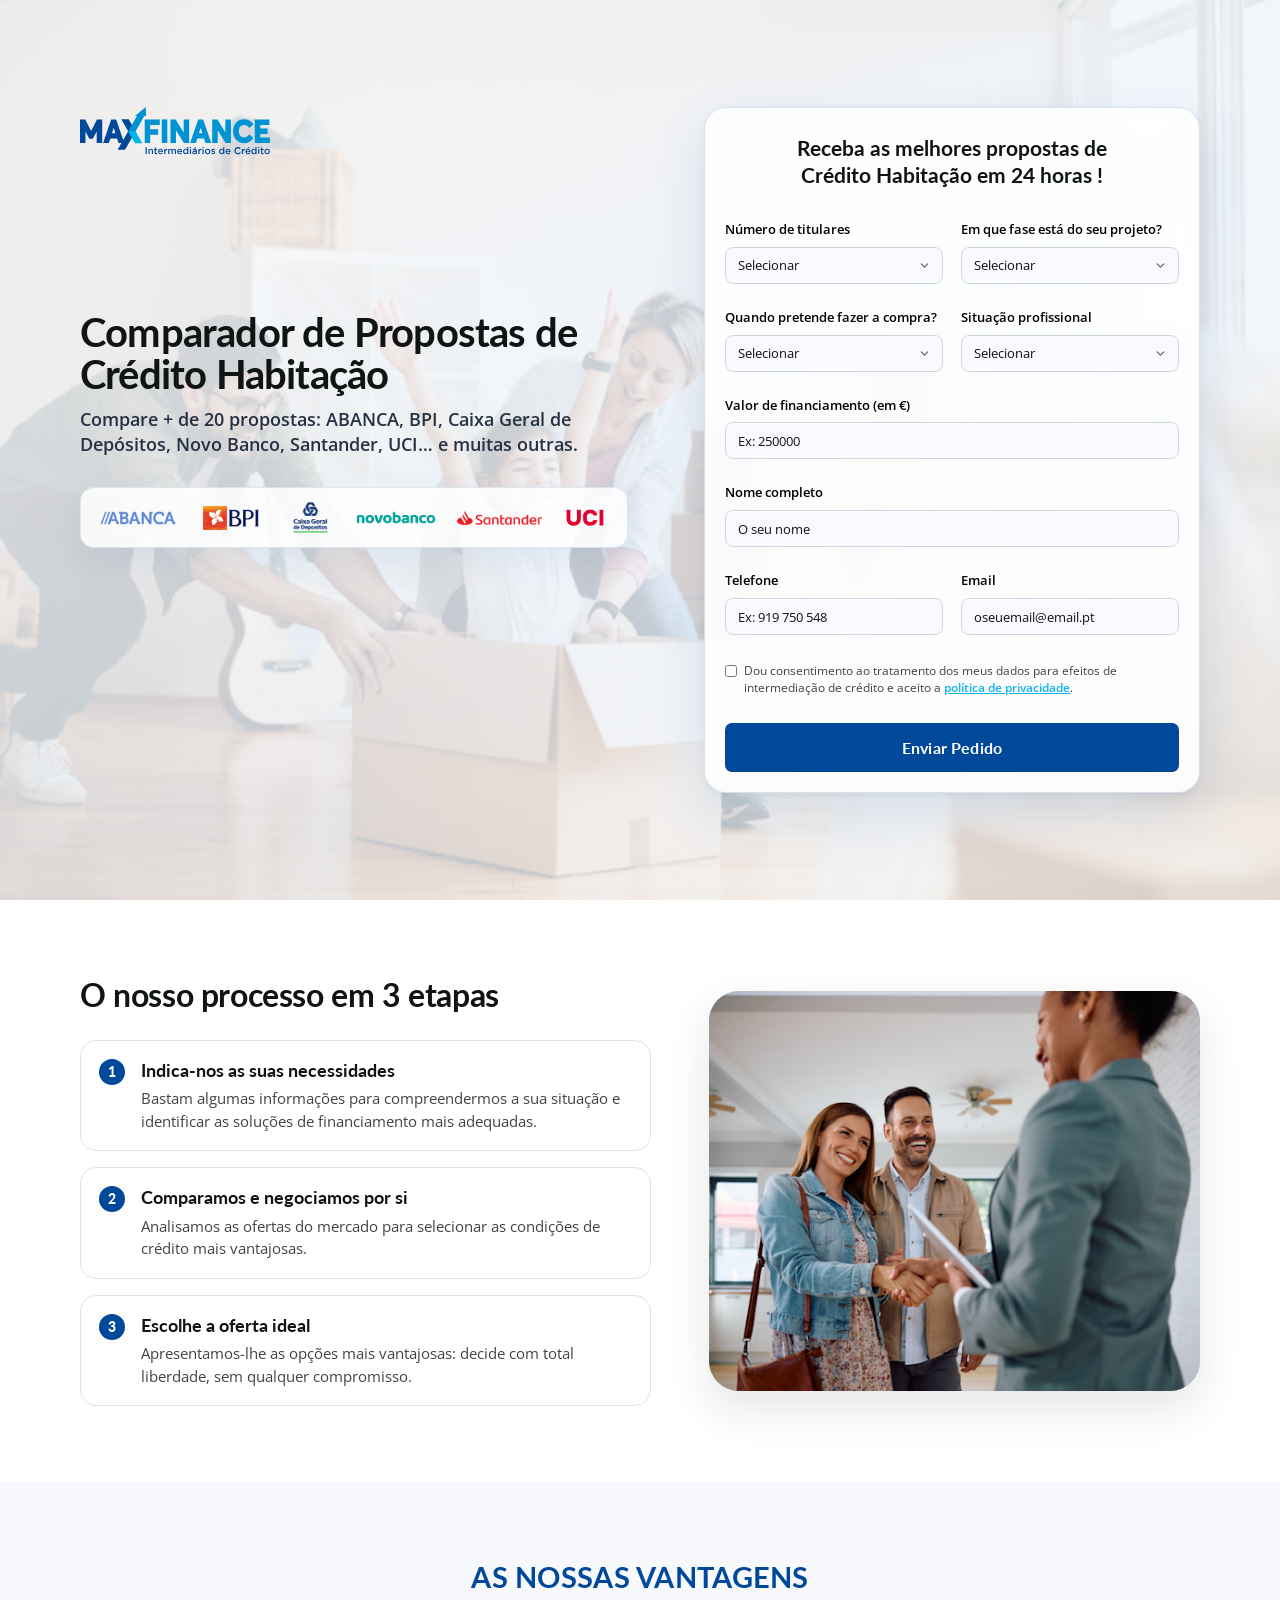
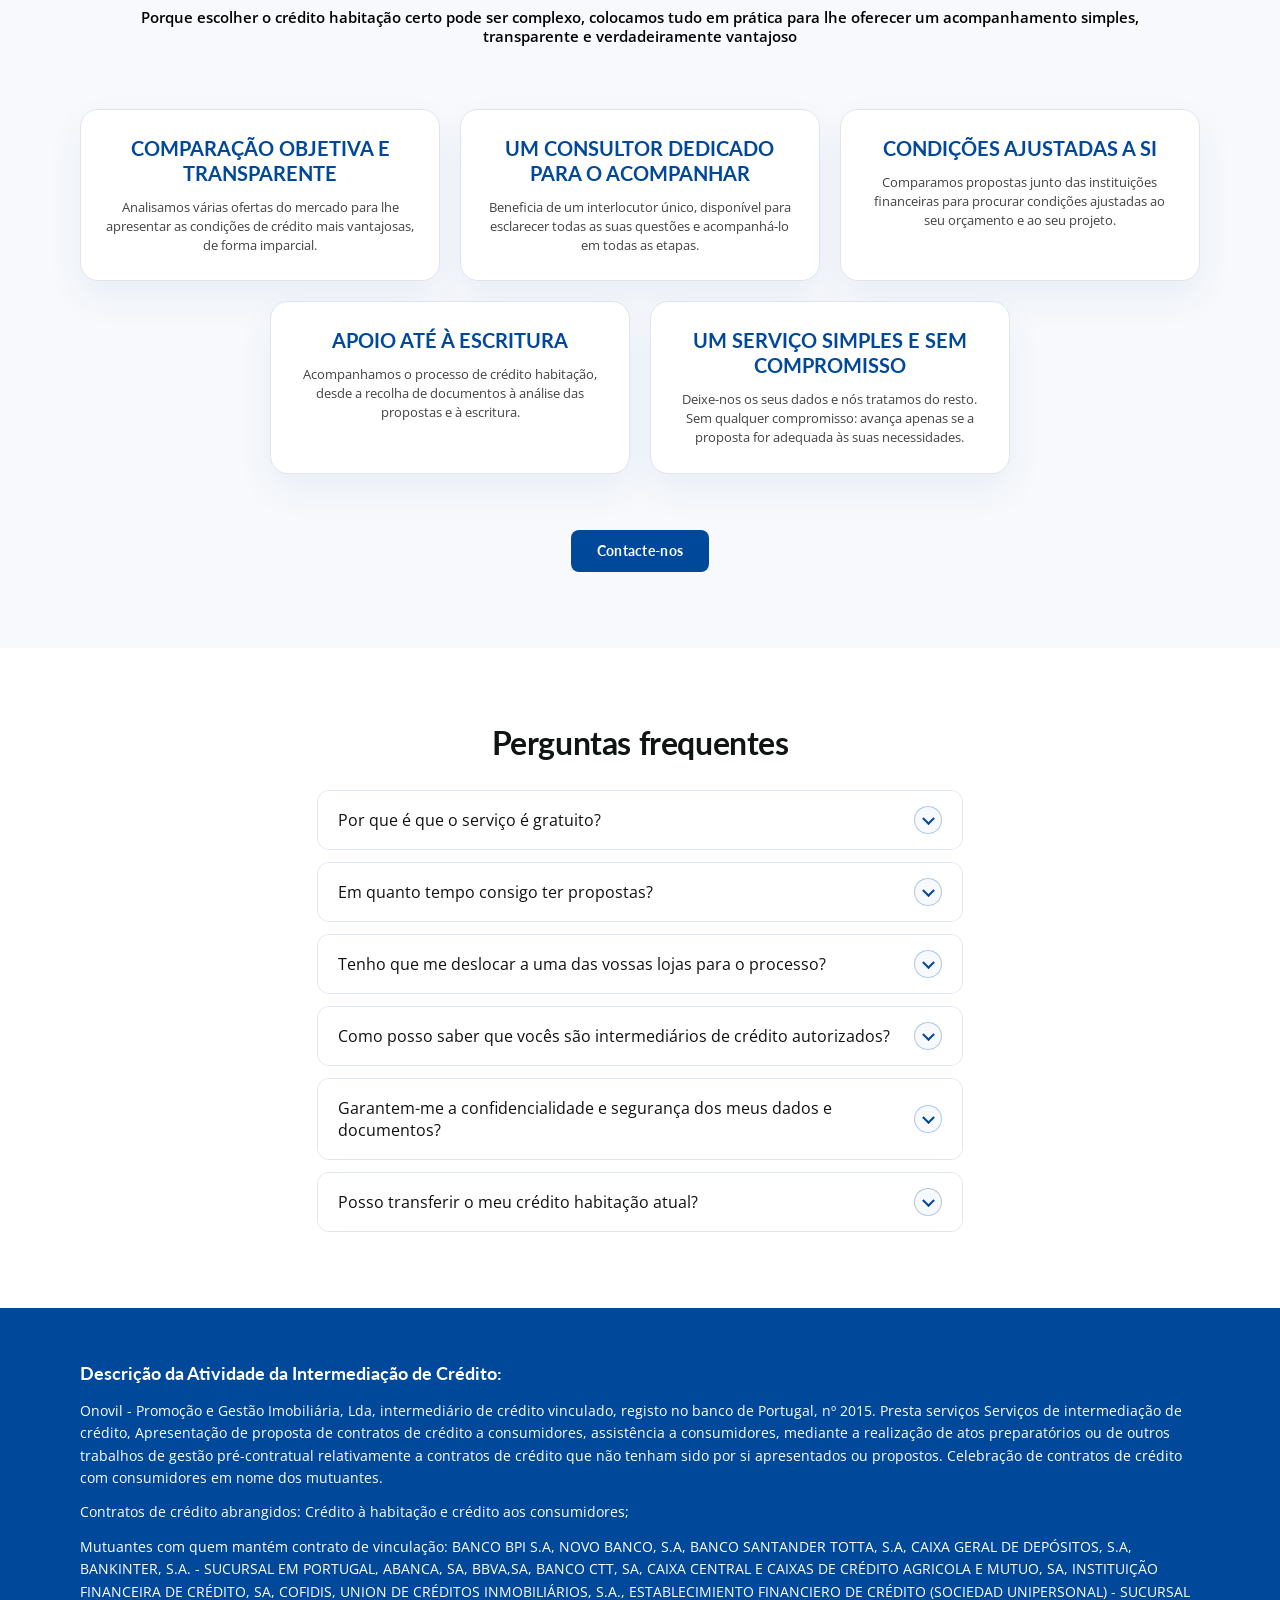
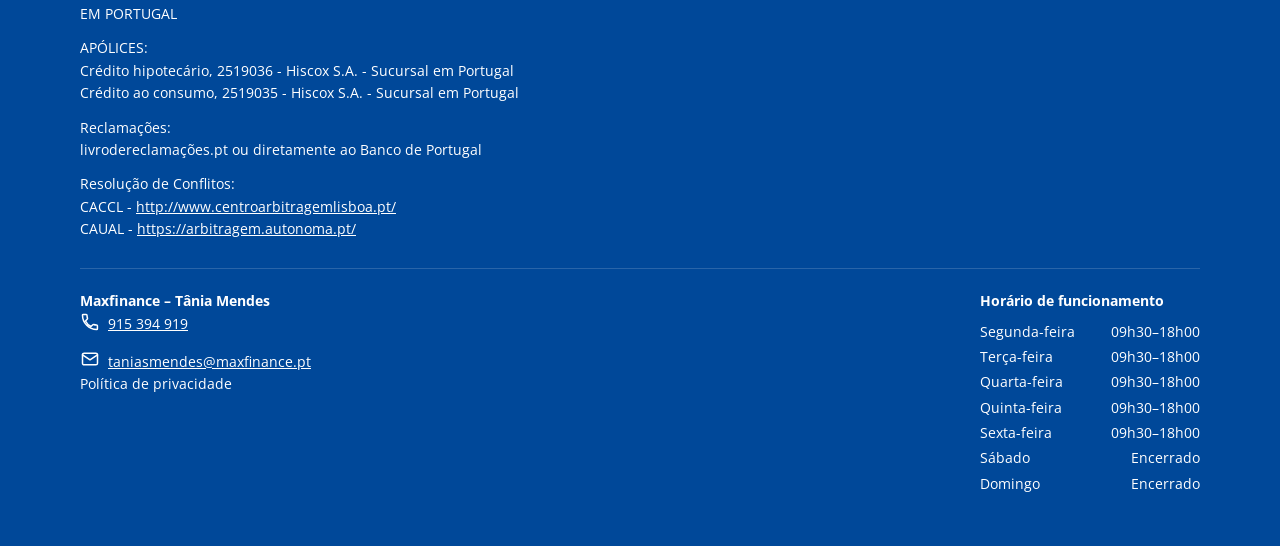
==== commit 05572248: "Remove term field from housing v2 and default simulation to 35 years" ====
--- a/habitacao-v2/index.html
+++ b/habitacao-v2/index.html
@@ -63,7 +63,7 @@
                     <option value="Empresário">Empresário</option>
                     <option value="Reformado">Reformado</option>
                     <option value="Outra situação">Outra situação</option>
-                  </select><small class="error-message"></small></div><div class="form-group" id="outra2Wrap" hidden><label for="situacao_outra2">Descreva a situação do 2º titular</label><input id="situacao_outra2" name="situacao_outra2" type="text" placeholder="Descreva a situação do 2º titular"  required /><small class="error-message"></small></div></div><div class="form-row"><div class="form-group" ><label for="valor_financiar">Valor de financiamento (em €)</label><input id="valor_financiar" name="valor_financiar" type="number" placeholder="Ex: 250000" min="50000" max="1000000" step="1" inputmode="numeric" required /><small class="error-message"></small></div><div class="form-group" ><label for="prazo">Prazo (anos)</label><input id="prazo" name="prazo" type="number" placeholder="Ex: 35" min="5" max="40" step="1" inputmode="numeric" required /><small class="error-message"></small></div></div><div class="form-group" ><label for="nome">Nome completo</label><input id="nome" name="nome" type="text" placeholder="O seu nome"  required /><small class="error-message"></small></div><div class="form-row"><div class="form-group" ><label for="telefone">Telefone</label><input id="telefone" name="telefone" type="tel" placeholder="Ex: 919 750 548"  required /><small class="error-message"></small></div><div class="form-group" ><label for="email">Email</label><input id="email" name="email" type="email" placeholder="oseuemail@email.pt"  required /><small class="error-message"></small></div></div><div class="checkbox-group">
+                  </select><small class="error-message"></small></div><div class="form-group" id="outra2Wrap" hidden><label for="situacao_outra2">Descreva a situação do 2º titular</label><input id="situacao_outra2" name="situacao_outra2" type="text" placeholder="Descreva a situação do 2º titular"  required /><small class="error-message"></small></div></div><div class="form-group" ><label for="valor_financiar">Valor de financiamento (em €)</label><input id="valor_financiar" name="valor_financiar" type="number" placeholder="Ex: 250000" min="50000" max="1000000" step="1" inputmode="numeric" required /><small class="error-message"></small></div><div class="form-group" ><label for="nome">Nome completo</label><input id="nome" name="nome" type="text" placeholder="O seu nome"  required /><small class="error-message"></small></div><div class="form-row"><div class="form-group" ><label for="telefone">Telefone</label><input id="telefone" name="telefone" type="tel" placeholder="Ex: 919 750 548"  required /><small class="error-message"></small></div><div class="form-group" ><label for="email">Email</label><input id="email" name="email" type="email" placeholder="oseuemail@email.pt"  required /><small class="error-message"></small></div></div><div class="checkbox-group">
                 <input type="checkbox" id="consentimento" name="consentimento" required />
                 <label for="consentimento">Dou consentimento ao tratamento dos meus dados para efeitos de intermediação de crédito e aceito a <a href="https://www.maxfinance.pt/pt-pt/credito-habitacao" target="_blank" rel="noopener" class="consent-link">política de privacidade</a>.</label>
               </div>
@@ -72,7 +72,6 @@
             <input name="fase_imovel" />
             <input name="titulares" />
             <input name="valor_financiar" />
-            <input name="prazo" />
             <input name="situacao_profissional" />
             <input name="situacao_outra" />
             <input name="situacao_profissional2" />
--- a/habitacao-v2/style.css
+++ b/habitacao-v2/style.css
@@ -1042,3 +1042,18 @@
 /* Slightly smaller form heading. */
 .form-card h2 { font-size: 21px; }
 @media (max-width: 720px) { .form-card h2 { font-size: 20px; } }
+
+/* Add a little space above the hero title on mobile. */
+@media (max-width: 720px) {
+  .hero-content h1 { margin-top: 28px; }
+}
+
+/* Lower the desktop hero title without changing mobile spacing. */
+@media (min-width: 721px) {
+  .hero-content h1 { margin-top: 60px; }
+}
+
+/* More space between mobile hero title lines. */
+@media (max-width: 720px) {
+  .hero h1 { line-height: 1.3; }
+}
